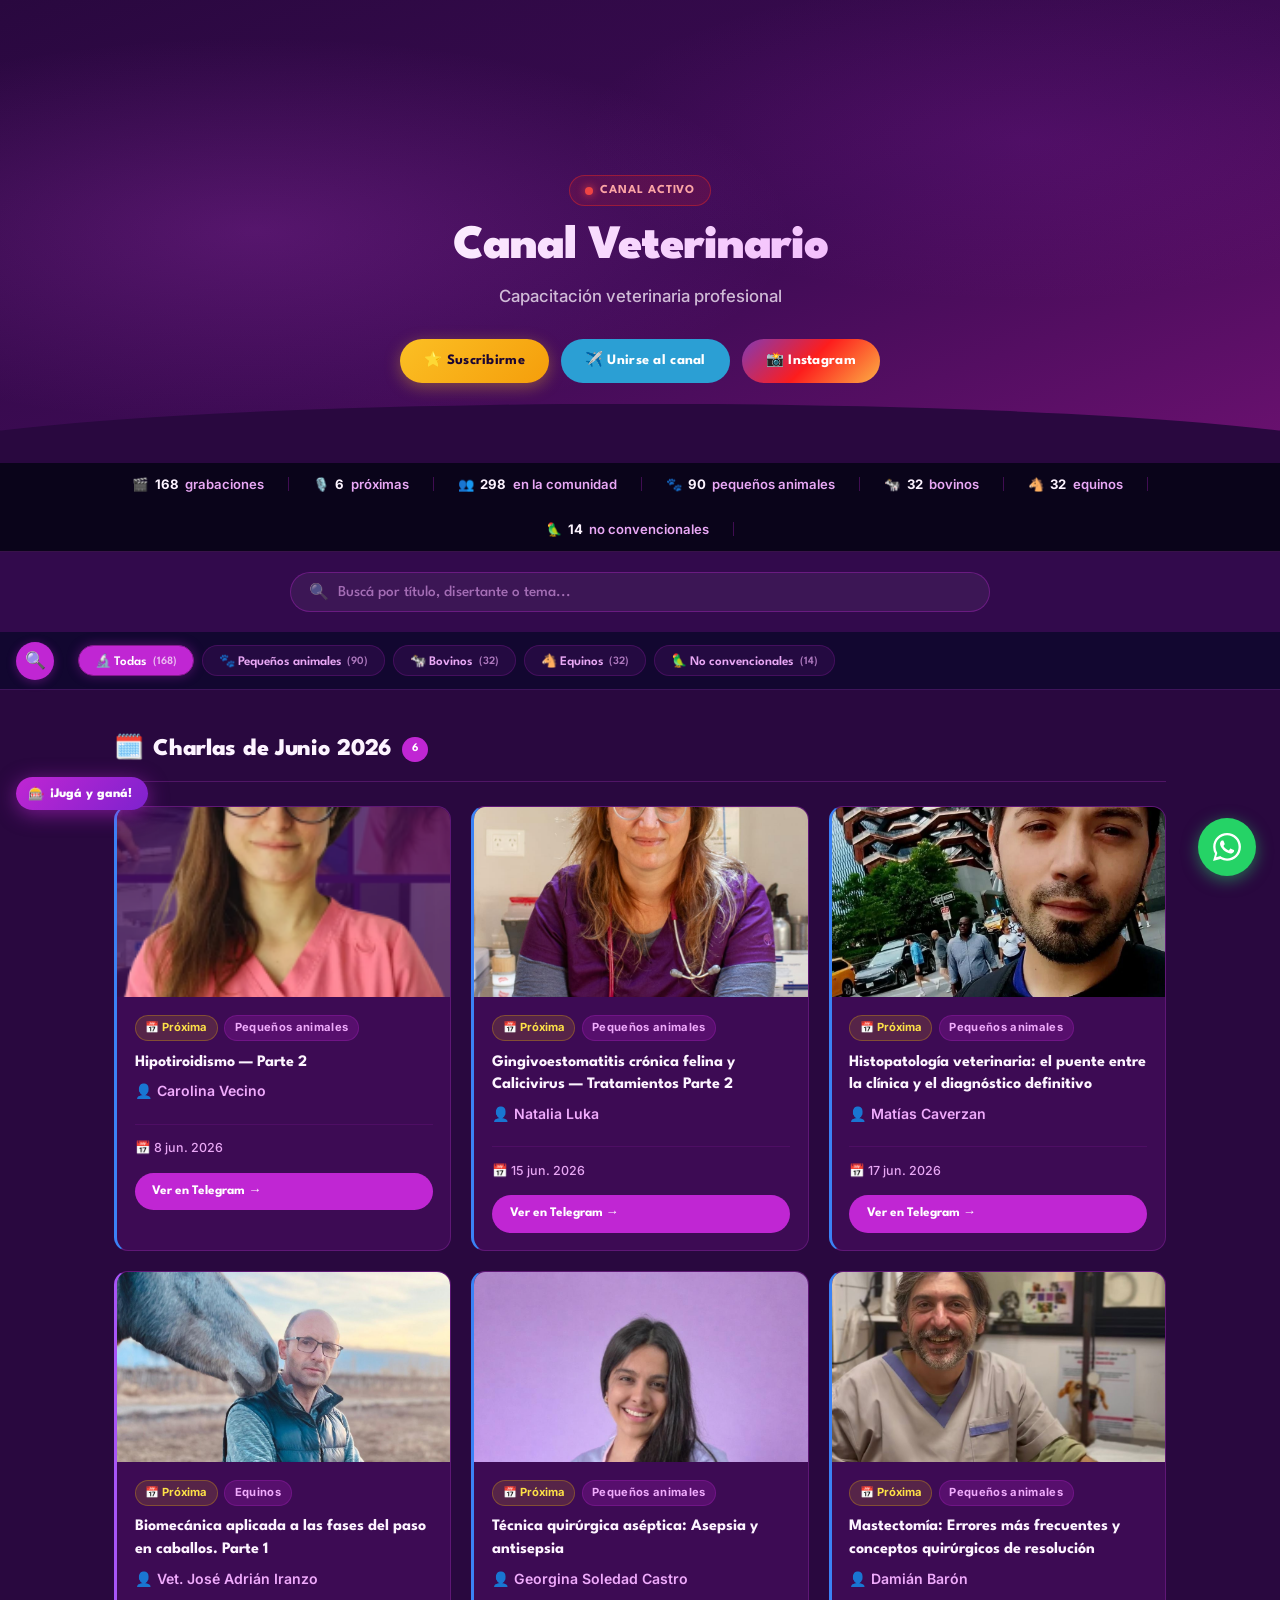
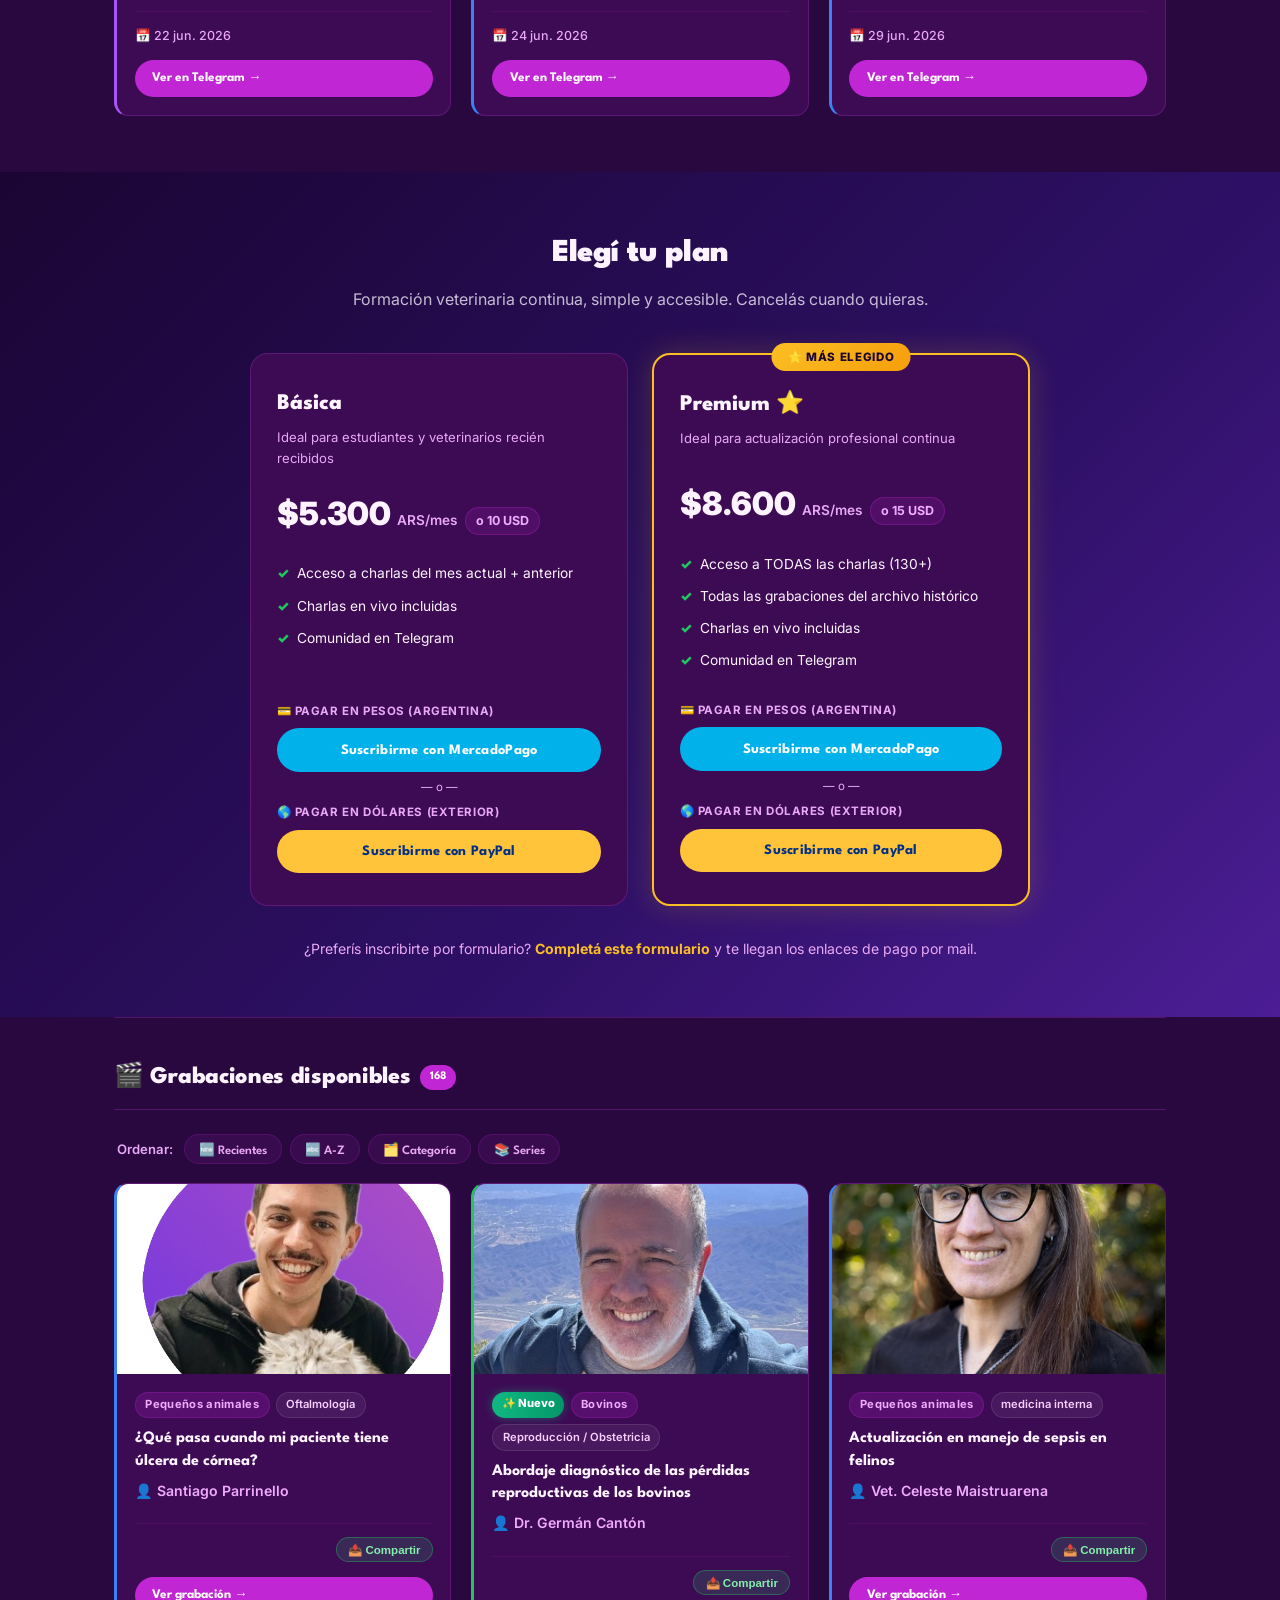
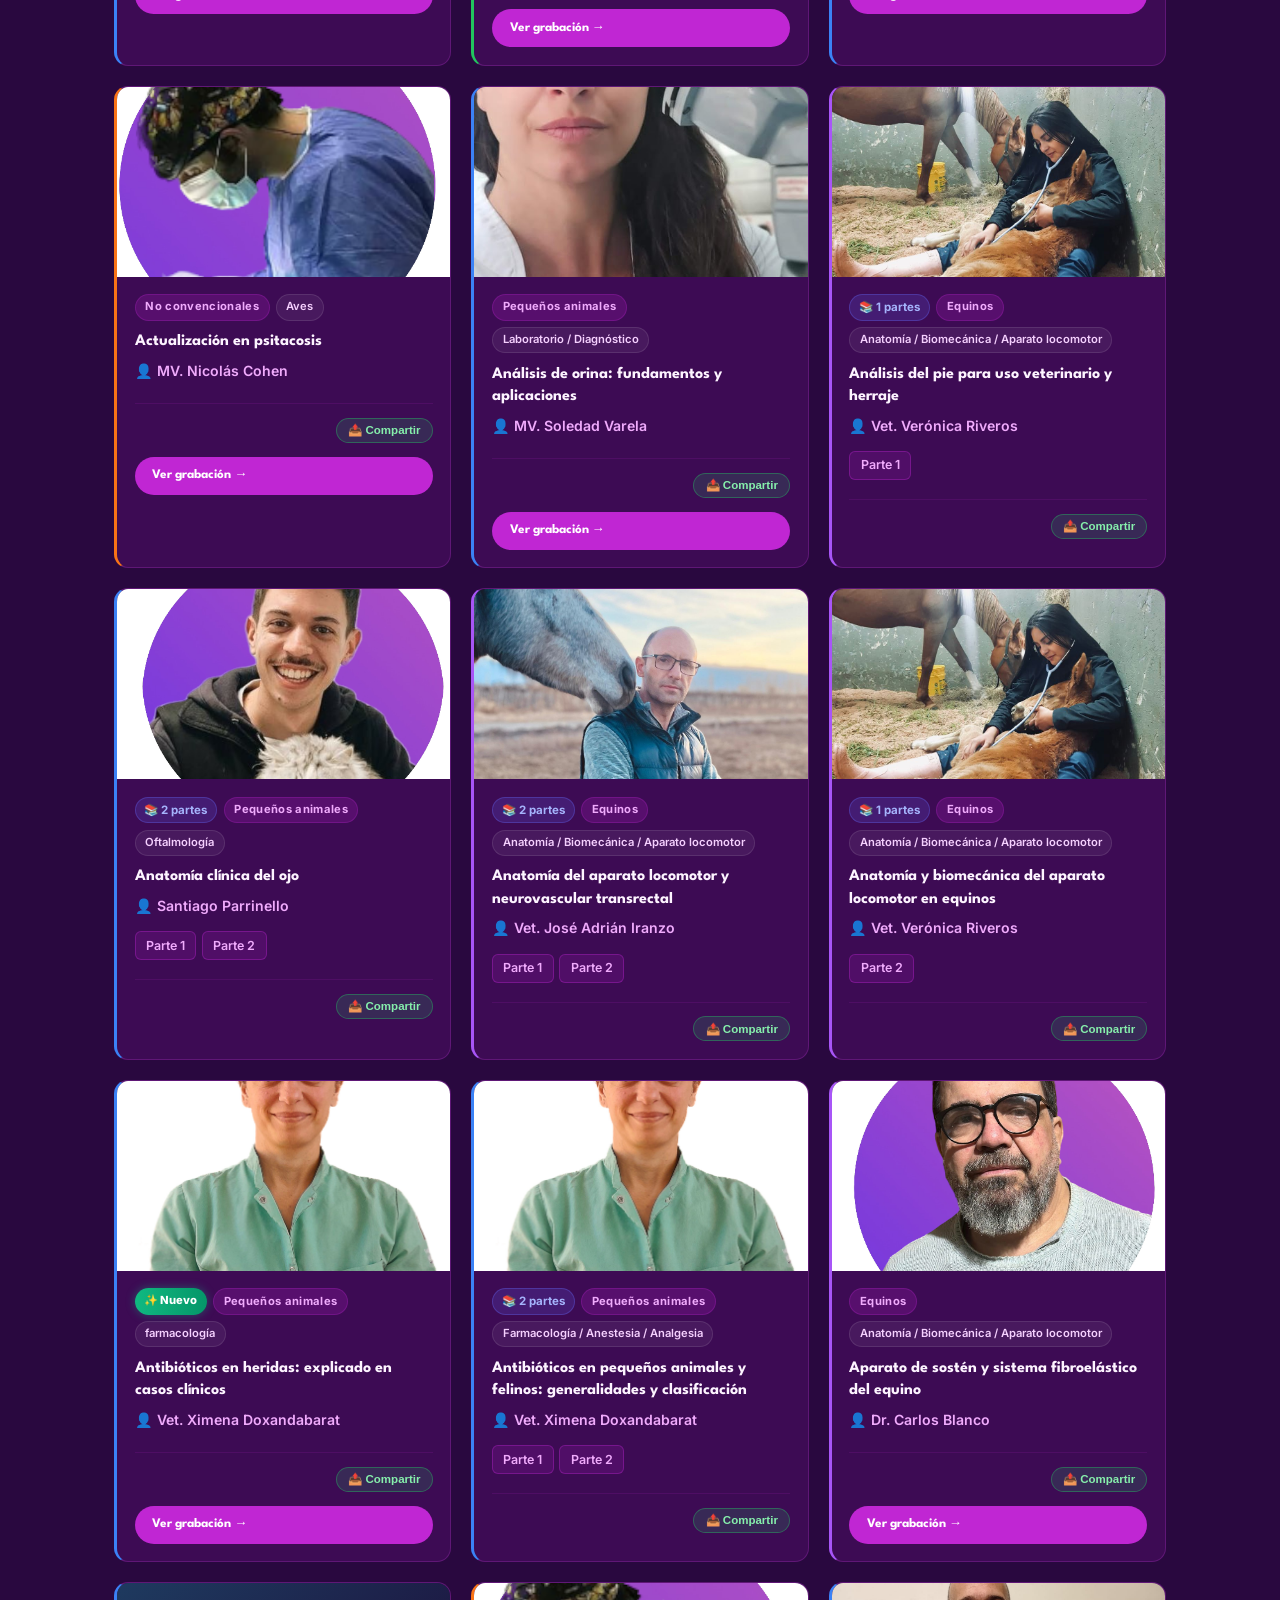
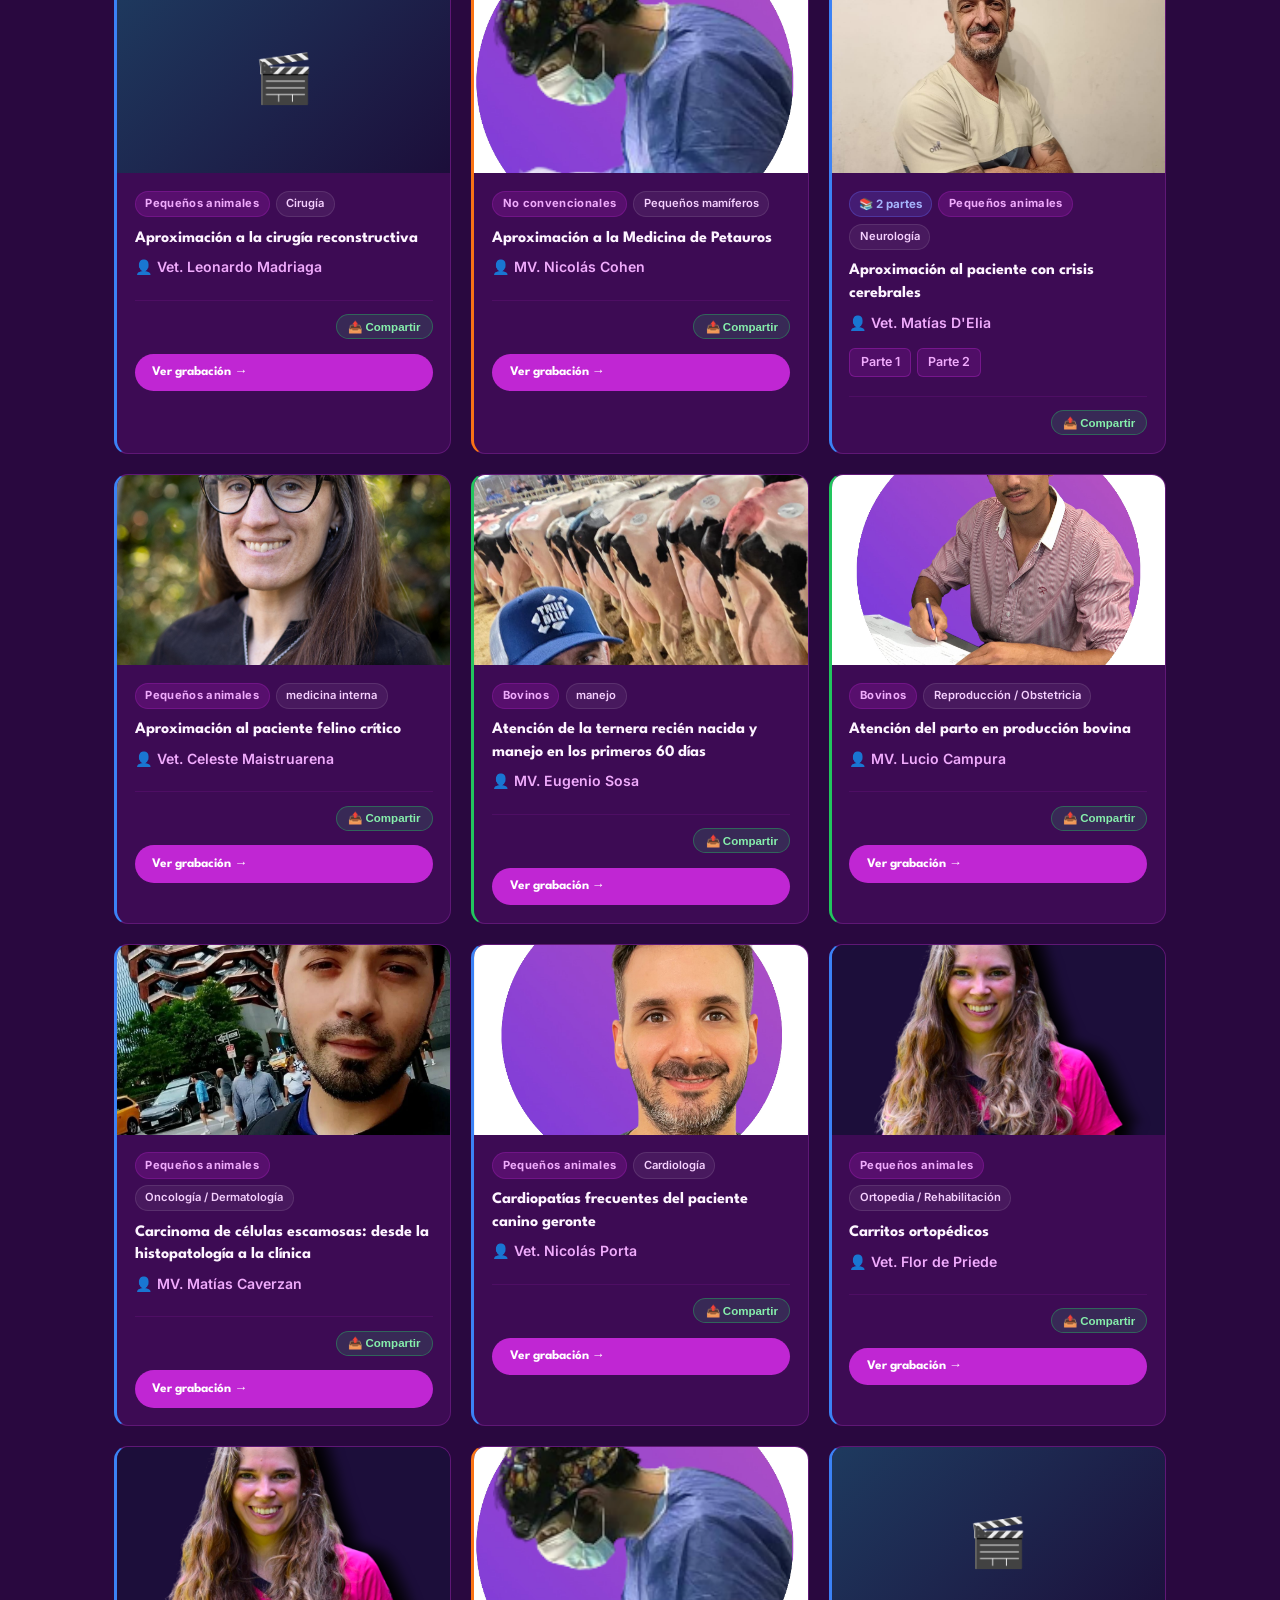
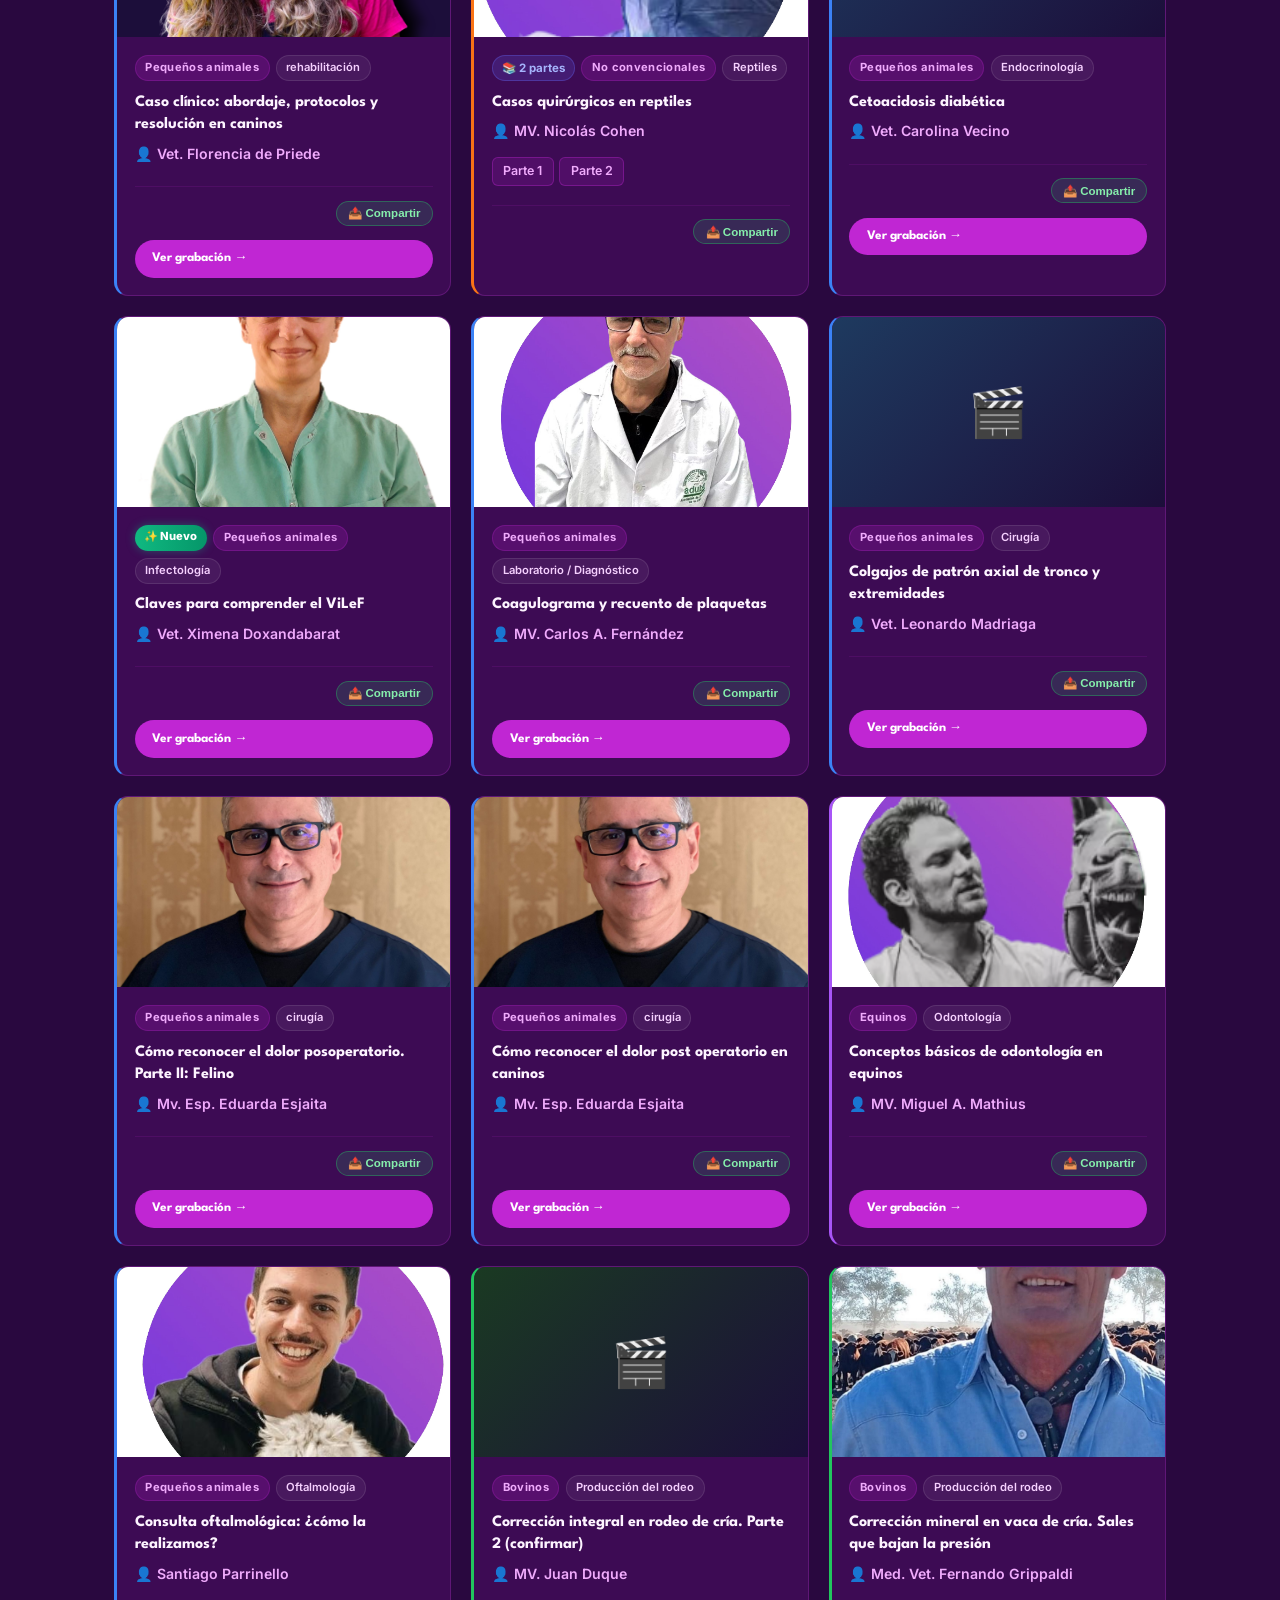
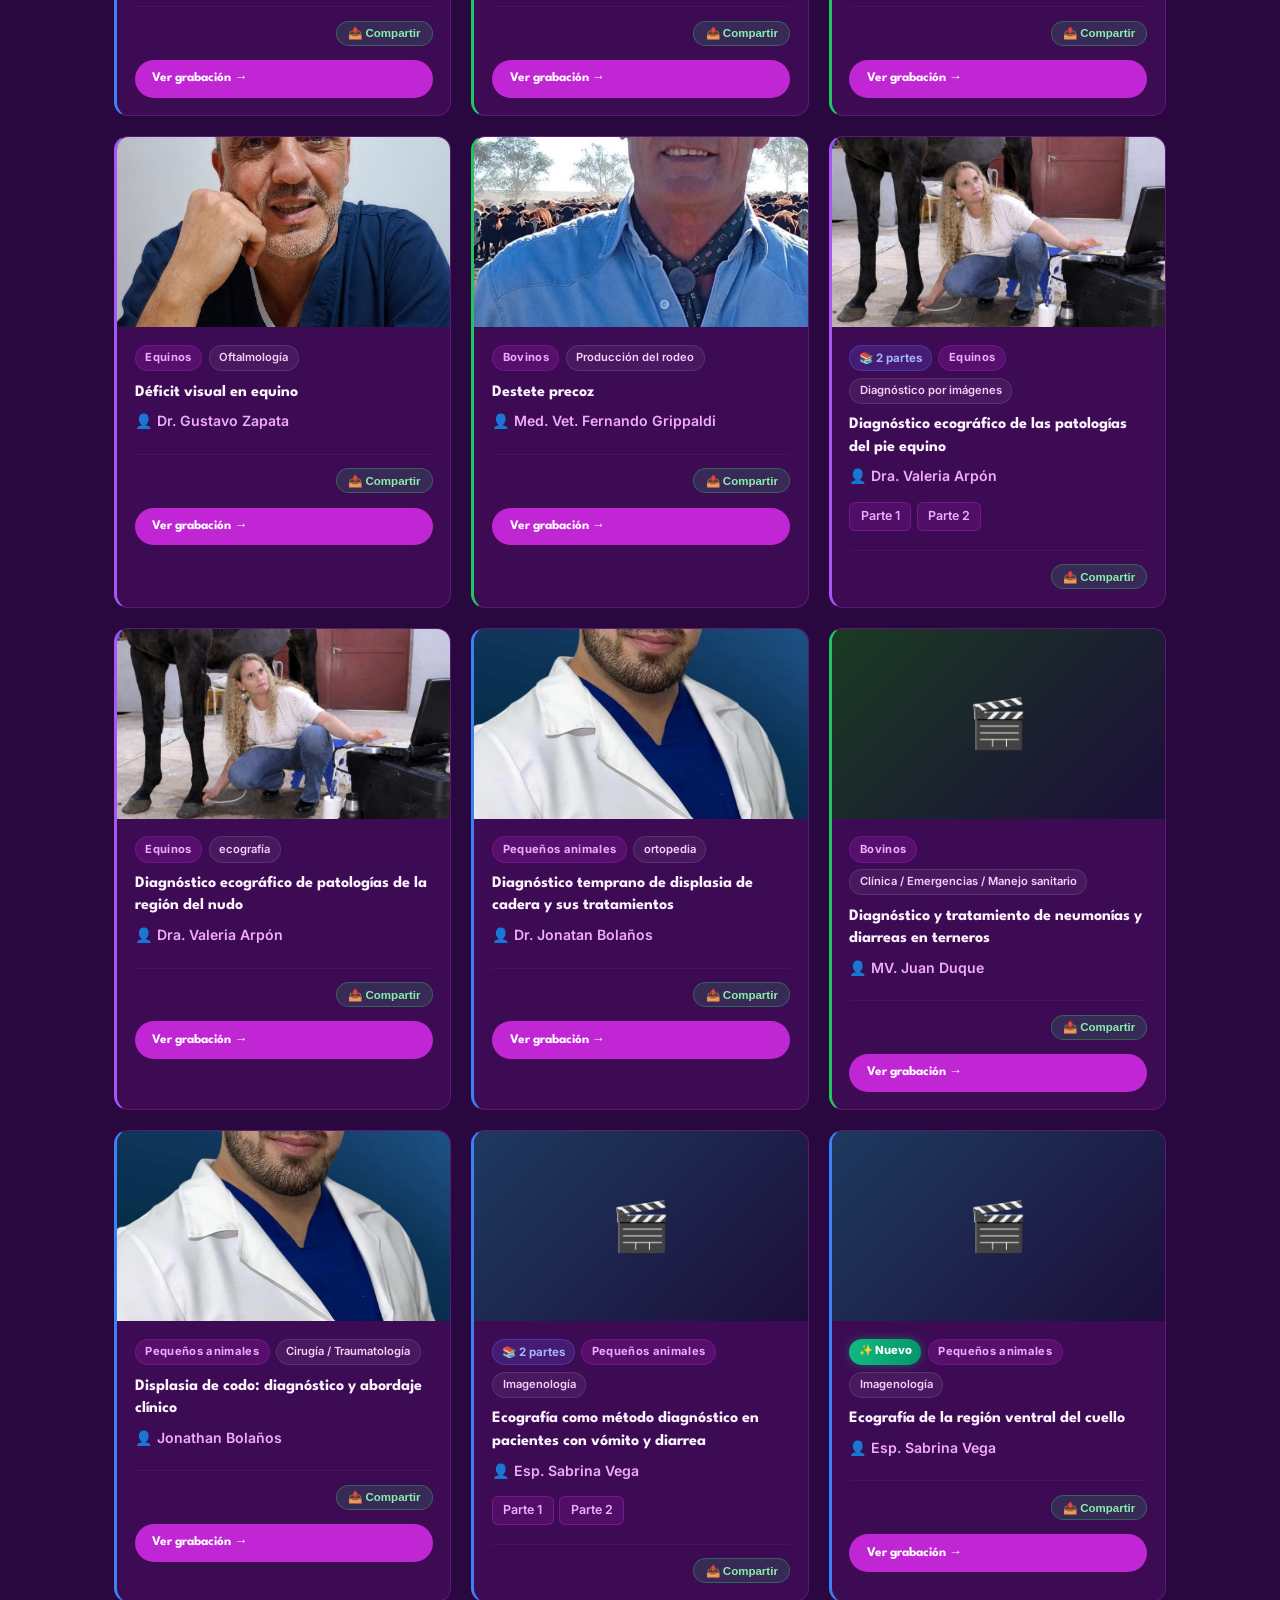
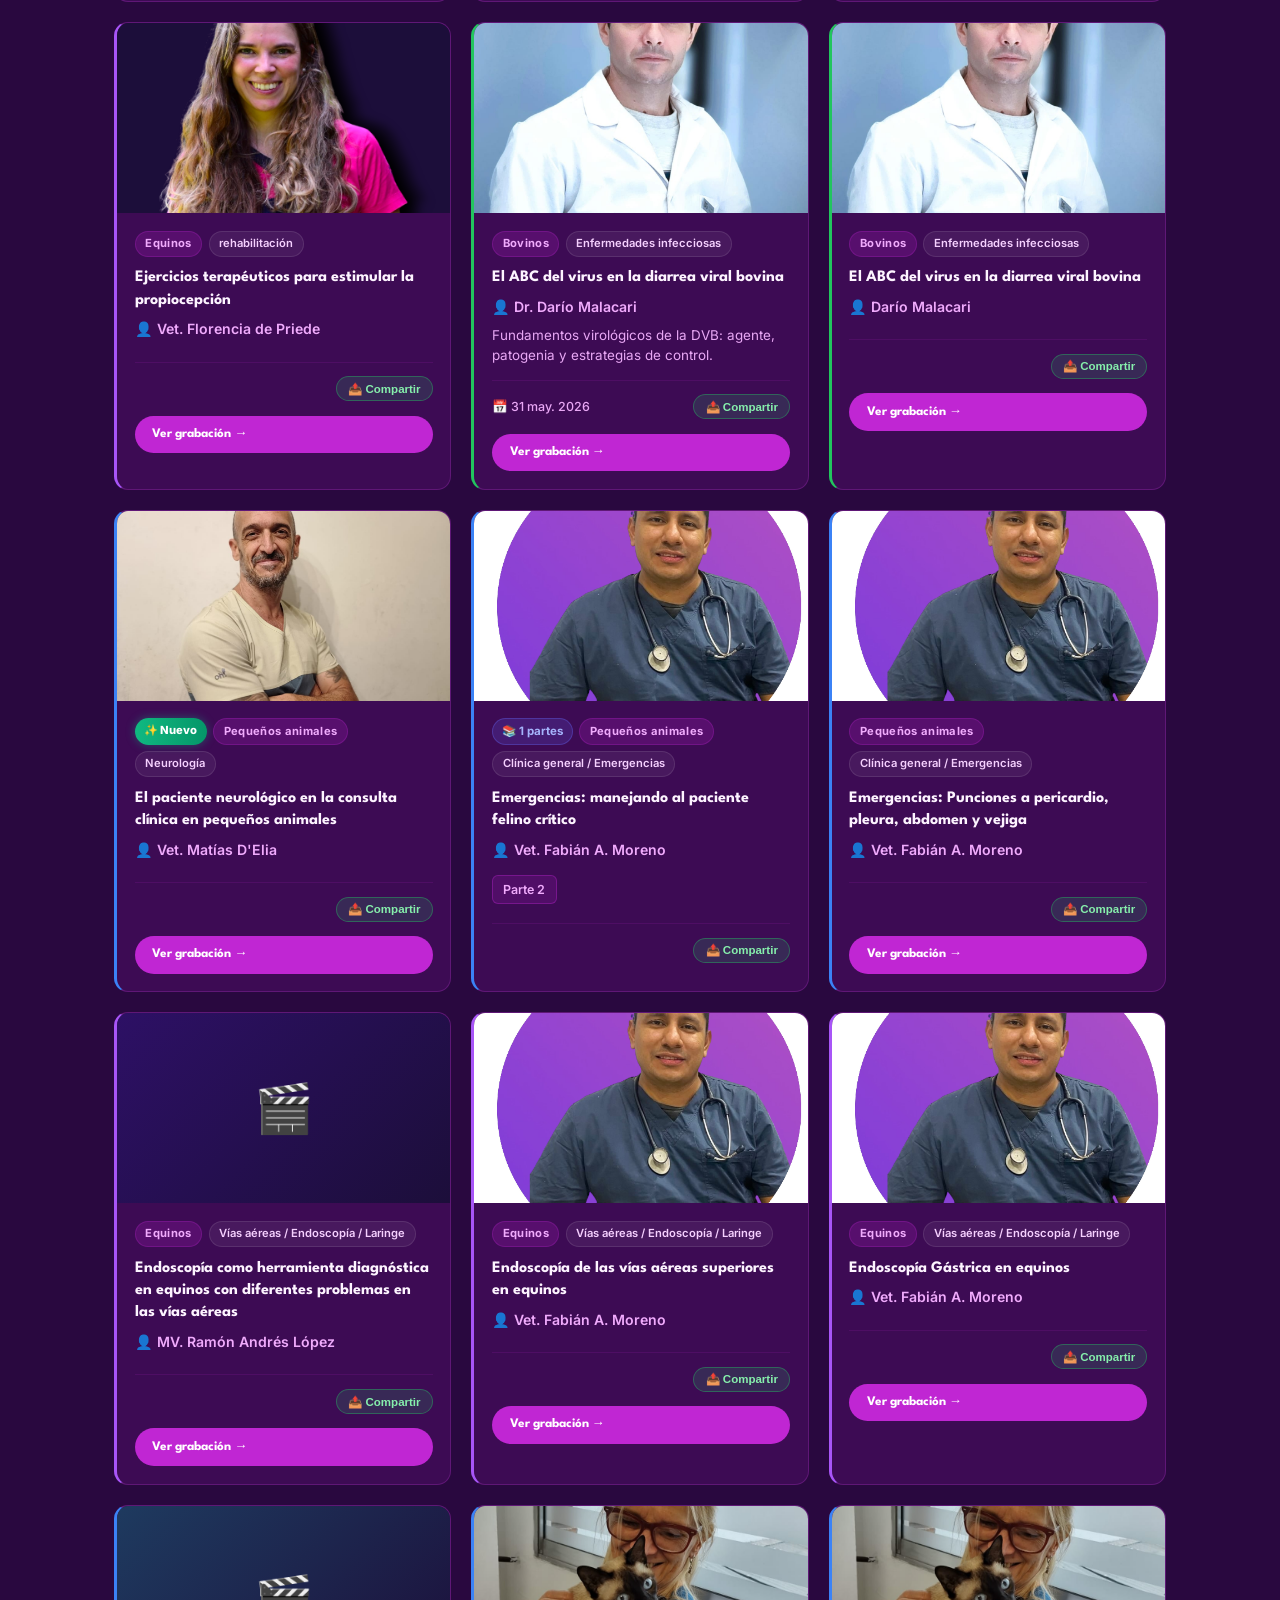
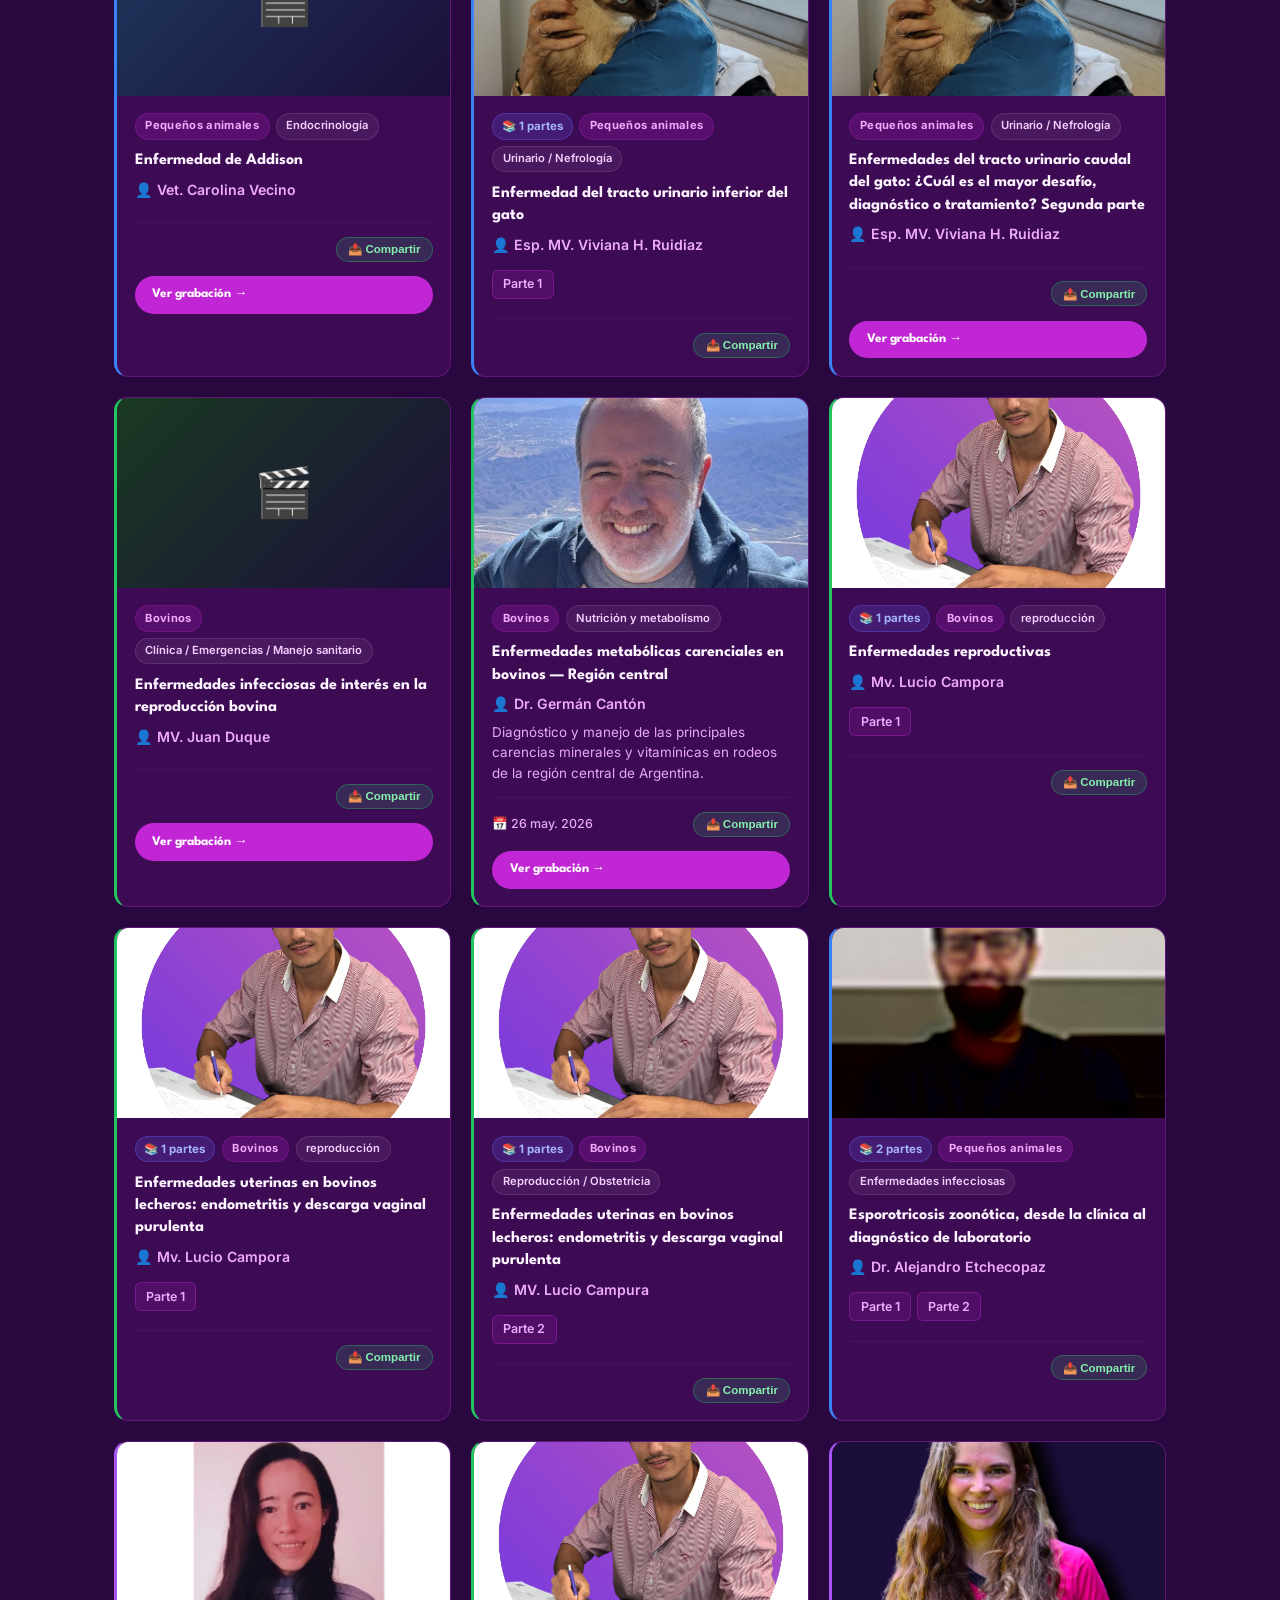
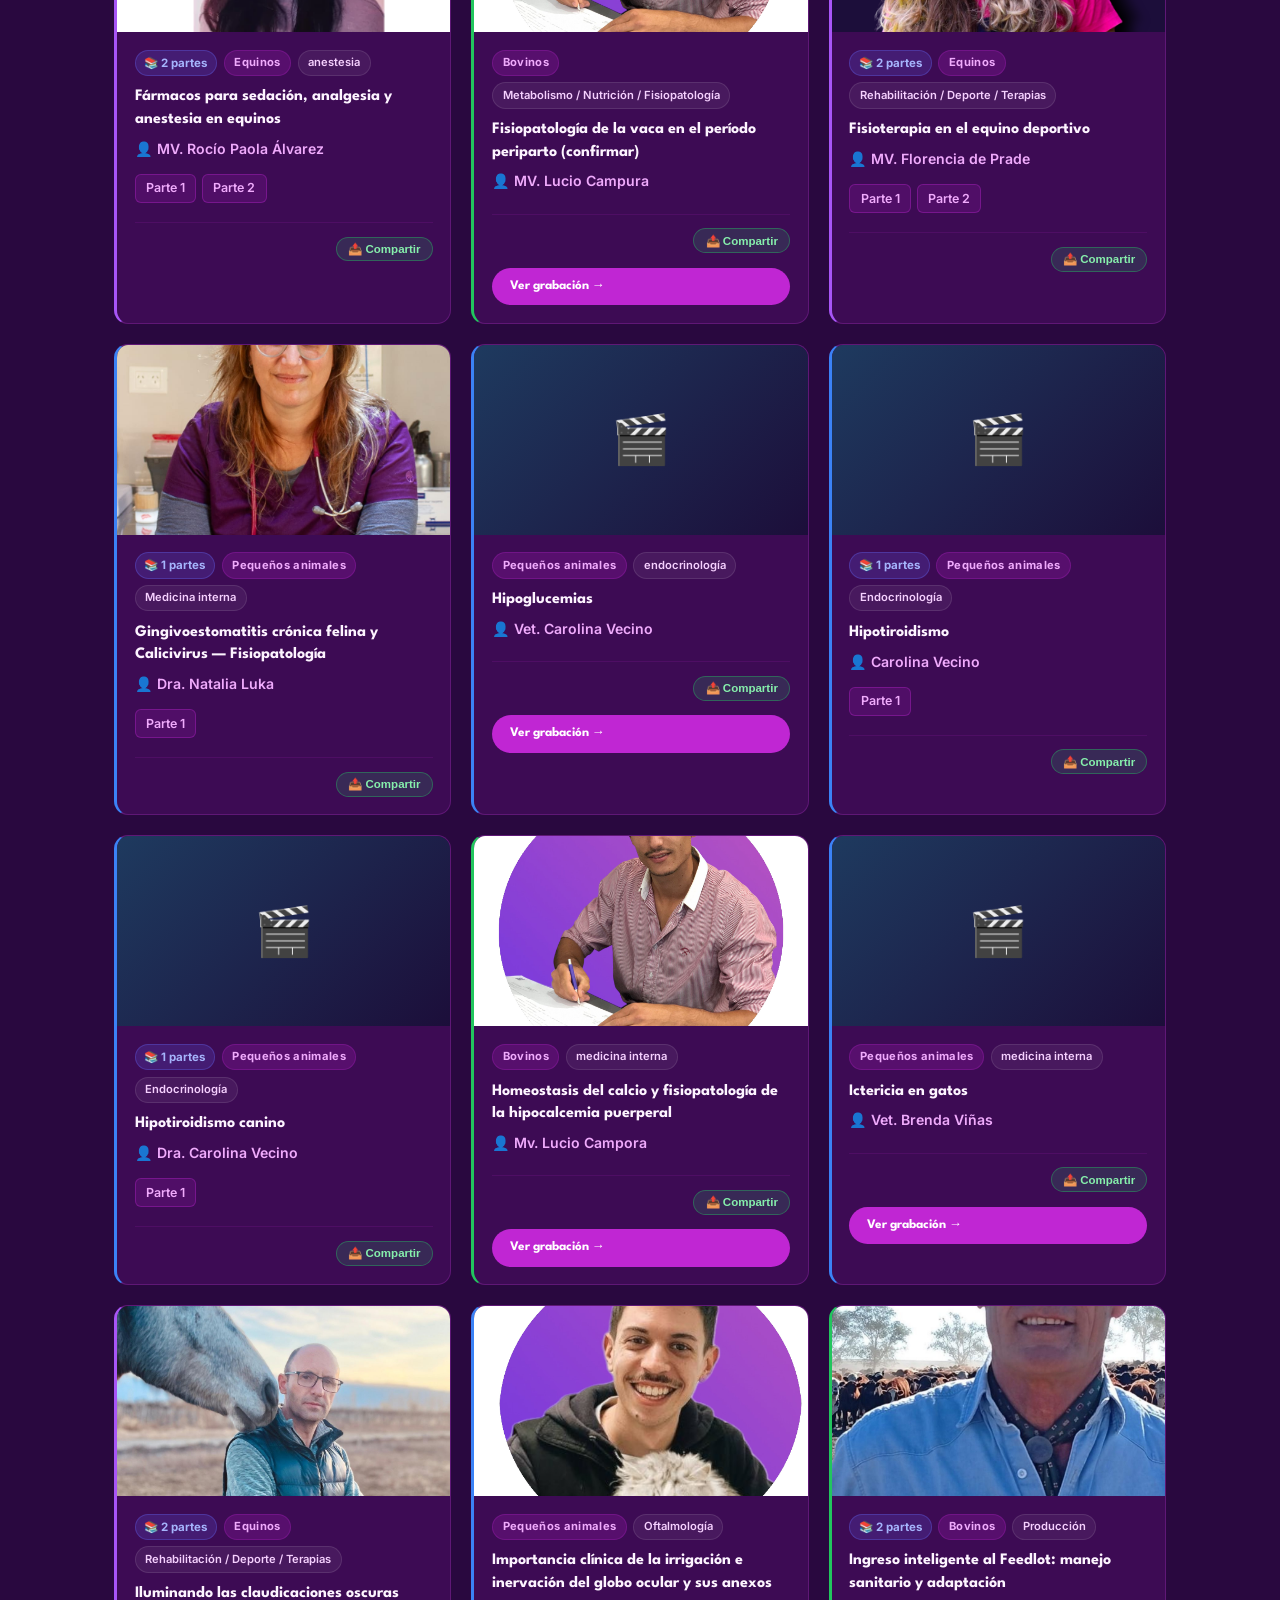
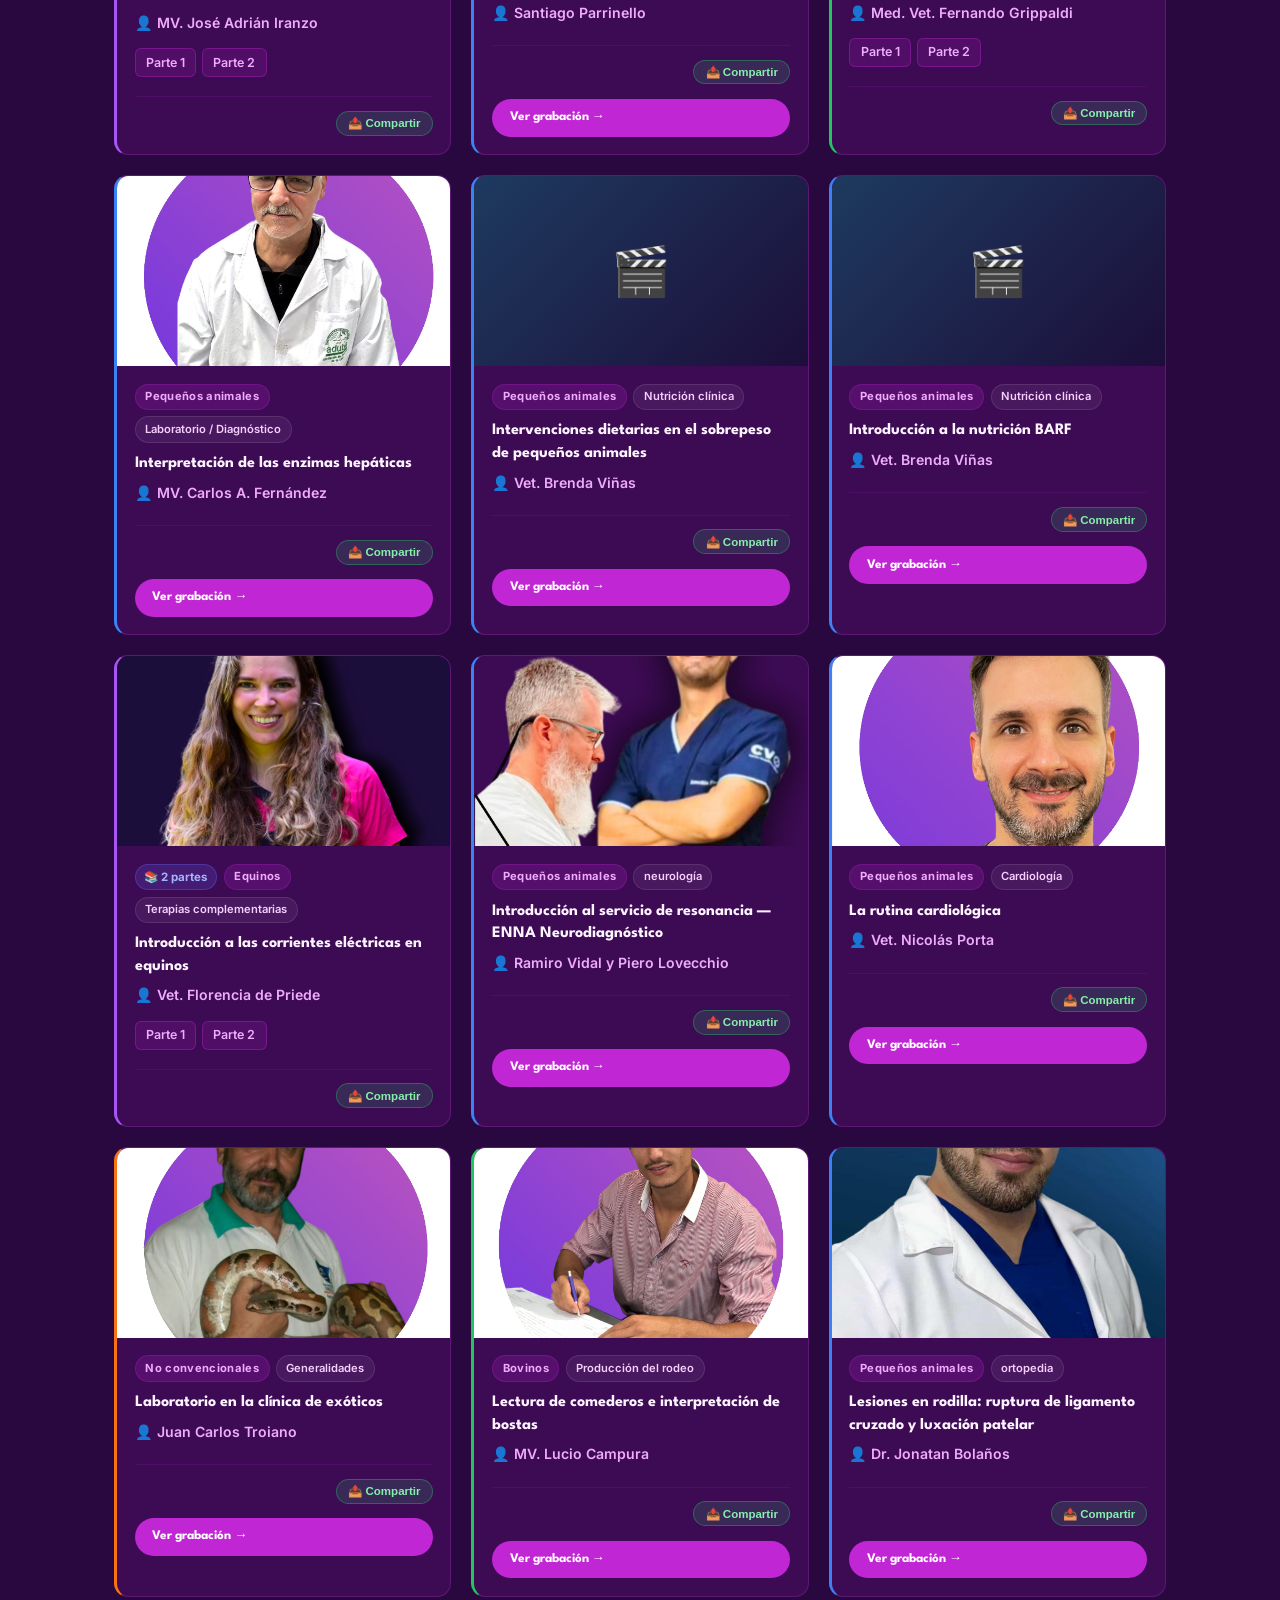
==== index.html @ 07fd1fa5 "Banners popup: sponsor a 45s, colaborador a 3min45s (sin solapamiento) https://claude.ai/code/sessio" ====
<!DOCTYPE html>
<html lang="es">
<head>
  <meta charset="UTF-8" />
  <meta name="viewport" content="width=device-width, initial-scale=1.0" />
  <title>Canal Veterinario</title>
  <meta name="description" content="Capacitación veterinaria continua — más de 130 charlas con especialistas. Accedé cuando quieras." />
  <link rel="preconnect" href="https://fonts.googleapis.com" />
  <link rel="preconnect" href="https://fonts.gstatic.com" crossorigin />
  <link href="https://fonts.googleapis.com/css2?family=League+Spartan:wght@400;500;600;700;800;900&family=Inter:wght@400;500;600;700&display=swap" rel="stylesheet" />
  <link rel="icon" type="image/png" href="img/logo-canal.png" />
  <link rel="apple-touch-icon" href="img/logo-canal.png" />
  <link rel="stylesheet" href="style.css?v=26" />
</head>
<body>

<!-- ===== HEADER ===== -->
<header>
  <div class="header-content">
    <img id="site-logo" class="site-logo" src="img/logo-canal.png" alt="Canal Veterinario"
         onerror="this.style.display='none'" />
    <div class="live-pill"><span class="live-dot"></span> Canal activo</div>
    <h1 id="site-nombre">Canal Veterinario</h1>
    <p id="site-subtitulo">Capacitación veterinaria profesional</p>
    <div class="header-btns">
      <a href="#planes" class="btn btn-suscribirse">⭐ Suscribirme</a>
      <a id="btn-telegram" href="#" target="_blank" class="btn btn-telegram">✈️ Unirse al canal</a>
      <a id="btn-instagram" href="#" target="_blank" class="btn btn-instagram">📸 Instagram</a>
    </div>
  </div>
</header>

<!-- ===== STATS BAR ===== -->
<div class="stats-bar">
  <div class="stats-inner" id="stats-inner"><!-- se renderiza --></div>
</div>

<!-- ===== BUSCADOR ===== -->
<div class="search-section">
  <div class="search-inner">
    <div class="search-wrap">
      <span class="search-icon">🔍</span>
      <input id="search-input" type="text"
        placeholder="Buscá por título, disertante o tema..."
        oninput="buscar(this.value)" autocomplete="off" />
      <button id="btn-clear" class="btn-clear" onclick="limpiarBusqueda()">✕</button>
    </div>
    <div id="search-info" class="search-info" style="display:none"></div>
  </div>
</div>

<!-- ===== NAV: CATEGORÍAS ===== -->
<nav class="categories-nav">
  <button class="cats-search-btn" title="Buscar" aria-label="Buscar" onclick="abrirBuscador()">🔍</button>
  <div class="categories-inner" id="cats-nav"><!-- se renderiza --></div>
</nav>

<!-- ===== NAV: SUBCATEGORÍAS (aparece al seleccionar categoría) ===== -->
<nav class="subcats-nav" id="subcats-nav" style="display:none">
  <div class="subcats-inner" id="subcats-inner"><!-- se renderiza --></div>
</nav>

<!-- ===== PRÓXIMAS CHARLAS ===== -->
<section class="section" id="section-proximas">
  <h2 class="section-title">
    🗓️ <span id="titulo-proximas">Próximas charlas en vivo</span>
    <span class="badge" id="badge-charlas">0</span>
  </h2>
  <div id="grid-charlas" class="cards-grid"></div>
</section>

<!-- ===== PLANES DE SUSCRIPCIÓN ===== -->
<section class="planes-section" id="planes">
  <div class="planes-header">
    <h2>Elegí tu plan</h2>
    <p>Formación veterinaria continua, simple y accesible. Cancelás cuando quieras.</p>
  </div>
  <div class="planes-grid" id="planes-grid"><!-- se renderiza --></div>
  <p class="planes-form-link">
    ¿Preferís inscribirte por formulario?
    <a id="link-formulario" href="#" target="_blank">Completá este formulario</a>
    y te llegan los enlaces de pago por mail.
  </p>
</section>

<div class="section-divider-wrap"><hr class="section-divider" /></div>

<!-- ===== GRABACIONES ===== -->
<section class="section">
  <h2 class="section-title">
    🎬 Grabaciones disponibles
    <span class="badge" id="badge-grabs">0</span>
  </h2>
  <div class="orden-bar">
    <span class="orden-label">Ordenar:</span>
    <button class="orden-btn" data-orden="recientes"  onclick="ordenar('recientes')">🆕 Recientes</button>
    <button class="orden-btn"        data-orden="alfabetico" onclick="ordenar('alfabetico')">🔤 A-Z</button>
    <button class="orden-btn"        data-orden="categoria"  onclick="ordenar('categoria')">🗂️ Categoría</button>
    <button class="orden-btn"        data-orden="series"     onclick="ordenar('series')">📚 Series</button>
  </div>
  <div id="grid-grabaciones"></div>
</section>

<!-- ===== FOOTER ===== -->
<footer>
  <p><strong id="footer-nombre">Canal Veterinario</strong> — Contenido exclusivo para suscriptores vía <a id="footer-telegram" href="#">Telegram</a></p>
  <p style="margin-top:.4rem;opacity:.5;font-size:.78rem">© <span id="year"></span> · Todos los derechos reservados</p>
  <p class="footer-disclaimer">⚠️ Sitio nuevo en mejora continua: el contenido puede tener errores u omisiones. Si encontrás alguno, <a id="footer-reportar" href="#" target="_blank">avisanos por WhatsApp</a> y lo corregimos.</p>
</footer>

<!-- ===== BANNERS FIJOS INFERIORES ===== -->
<div class="bottom-banners" id="bottom-banners-wrap">
  <div class="bottom-banner banner-sponsor" id="banner-sponsor">
    <span class="banner-icon">🔬</span>
    <span class="banner-text"><strong id="sponsor-nombre"></strong> — <span id="sponsor-slogan"></span></span>
    <span class="banner-sep">·</span>
    <a id="sponsor-wa-link" href="#" target="_blank" class="banner-link">📱 WA <span id="sponsor-wa-txt"></span></a>
    <span class="banner-sep">·</span>
    <span id="sponsor-dir" class="banner-muted"></span>
    <button class="banner-close" onclick="cerrarBanner(this)">✕</button>
  </div>
  <div class="bottom-banner banner-join" id="banner-join-rotativo">
    <span class="banner-icon" id="join-icon">🤝</span>
    <span class="banner-text" id="join-text"></span>
    <a id="join-wa" href="#" target="_blank" class="banner-link" id="join-link">Contactanos</a>
    <button class="banner-close" onclick="cerrarBanner(this)">✕</button>
  </div>
</div>

<!-- ===== OVERLAY DE BÚSQUEDA ===== -->
<div class="search-overlay" id="search-overlay">
  <div class="search-overlay-box">
    <div class="search-overlay-head">
      <div class="search-wrap">
        <span class="search-icon">🔍</span>
        <input id="search-overlay-input" type="text"
          placeholder="Buscá por título, disertante o tema..."
          oninput="buscarOverlay(this.value)" autocomplete="off" />
      </div>
      <button class="search-overlay-close" onclick="cerrarBuscador()" aria-label="Cerrar">✕</button>
    </div>
    <div class="search-overlay-cats" id="search-overlay-cats"><!-- se renderiza --></div>
    <div class="search-overlay-count" id="search-overlay-count"></div>
    <button class="search-overlay-ver" onclick="cerrarBuscador(true)">Ver resultados →</button>
  </div>
</div>

<!-- ===== PUBLICIDAD FULL-SCREEN (interstitial sponsor) ===== -->
<div class="ad-overlay" id="ad-overlay">
  <div class="ad-box">
    <button class="ad-close" id="ad-close" onclick="cerrarAd()" aria-label="Cerrar">✕</button>
    <div class="ad-tag">Espacio publicitario</div>
    <img class="ad-logo" src="img/logo-lbsas.png" alt="Logo sponsor"
         onerror="this.outerHTML='<div class=\'ad-icon\'>🔬</div>'" />
    <h2 class="ad-nombre" id="ad-nombre"></h2>
    <p class="ad-slogan" id="ad-slogan"></p>
    <p class="ad-dir" id="ad-dir"></p>
    <a class="ad-cta" id="ad-cta" href="#" target="_blank">📱 Contactar por WhatsApp</a>
    <div class="ad-progress"><div class="ad-progress-bar" id="ad-progress-bar"></div></div>
  </div>
</div>

<!-- ===== RULETA DESCUENTO ===== -->
<button class="ruleta-float" onclick="abrirRuleta()" title="¡Jugá y ganá!">🎰 <span>¡Jugá y ganá!</span></button>

<div class="ruleta-overlay" id="ruleta-overlay">
  <div class="ruleta-box">
    <button class="ruleta-close" onclick="cerrarRuleta()">✕</button>
    <div class="ruleta-tag">🎰 OFERTA ESPECIAL</div>
    <h2>¡Girá y ganá!</h2>
    <p>Conseguí <strong>15% OFF</strong> en el Plan Premium<br><small style="opacity:.6">3 meses juntos · débito automático</small></p>
    <div class="ruleta-wrap" style="display:flex;flex-direction:column;align-items:center;margin:.4rem 0">
      <div class="ruleta-pointer">▼</div>
      <div class="ruleta-canvas-wrap">
        <canvas id="ruleta-canvas" width="260" height="260"></canvas>
      </div>
    </div>
    <button class="ruleta-spin-btn" id="ruleta-btn" onclick="girarRuleta()">🎰 ¡GIRAR!</button>
    <p class="ruleta-sub">Oferta válida por tiempo limitado</p>
  </div>
</div>

<div class="ruleta-premio-overlay" id="ruleta-premio">
  <div class="ruleta-premio-box">
    <div class="ruleta-confetti">🎉</div>
    <h2>¡Ganaste!</h2>
    <div class="ruleta-descuento">15% OFF</div>
    <p>Plan Premium · <strong>3 meses juntos</strong><br>El descuento se aplica automáticamente</p>
    <a href="https://www.mercadopago.com.ar/subscriptions/checkout?preapproval_plan_id=31d611ed008f472abe503145c9f9333f" target="_blank" class="btn-ruleta-cta">⭐ Suscribirme con descuento</a>
    <button class="ruleta-premio-close" onclick="cerrarPremio()">Cerrar</button>
  </div>
</div>

<!-- ===== BOTÓN FLOTANTE WHATSAPP ===== -->
<a id="whatsapp-float" href="#" target="_blank" class="whatsapp-float" title="Consultanos por WhatsApp">
  <svg viewBox="0 0 24 24" width="28" height="28" fill="white"><path d="M.057 24l1.687-6.163a11.867 11.867 0 0 1-1.587-5.946C.16 5.335 5.495 0 12.05 0a11.817 11.817 0 0 1 8.413 3.488 11.824 11.824 0 0 1 3.48 8.414c-.003 6.557-5.338 11.892-11.893 11.892a11.9 11.9 0 0 1-5.688-1.448L.057 24zm6.597-3.807c1.676.995 3.276 1.591 5.392 1.592 5.448 0 9.886-4.434 9.889-9.885.002-5.462-4.415-9.89-9.881-9.892-5.452 0-9.887 4.434-9.889 9.884a9.86 9.86 0 0 0 1.51 5.26l-.999 3.648 3.736-.979zm11.387-5.464c-.074-.124-.272-.198-.57-.347-.297-.149-1.758-.868-2.031-.967-.272-.099-.47-.149-.669.149-.198.297-.768.967-.941 1.165-.173.198-.347.223-.644.074-.297-.149-1.255-.462-2.39-1.475-.883-.788-1.48-1.761-1.653-2.059-.173-.297-.018-.458.13-.606.134-.133.297-.347.446-.521.151-.172.2-.296.3-.495.099-.198.05-.372-.025-.521-.075-.148-.669-1.611-.916-2.206-.242-.579-.487-.501-.669-.51l-.57-.01c-.198 0-.52.074-.792.372s-1.04 1.016-1.04 2.479 1.065 2.876 1.213 3.074c.149.198 2.095 3.2 5.076 4.487.709.306 1.263.489 1.694.626.712.226 1.36.194 1.872.118.571-.085 1.758-.719 2.006-1.413.248-.695.248-1.29.173-1.414z"/></svg>
</a>

<!-- ===== MODAL SUSCRIPCIÓN ===== -->
<div class="modal-overlay" id="modal-suscripcion">
  <div class="modal-box">
    <button class="modal-close" onclick="cerrarModal()">✕</button>
    <div class="modal-icon">🎓</div>
    <h2>Sumate al Canal Veterinario</h2>
    <p>Más de 130 charlas con especialistas + charlas en vivo todos los meses. Accedé cuando quieras.</p>
    <div class="modal-btns" id="modal-btns"><!-- se renderiza --></div>
    <button class="modal-later" onclick="cerrarModal()">Quizás más tarde</button>
  </div>
</div>

<script src="data.js?v=26"></script>
<script src="script.js?v=26"></script>
<script src="analytics.js?v=26"></script>
<script>document.getElementById("year").textContent = new Date().getFullYear();</script>
</body>
</html>
---- style.css ----
/* ===== RESET ===== */
*, *::before, *::after { box-sizing: border-box; margin: 0; padding: 0; }

:root {
  --primary: #c026d3;
  --primary-dark: #86198f;
  --primary-light: #f5d0fe;
  --primary-glow: rgba(192,38,211,.35);
  --bg: #29083f;
  --bg2: #320a4c;
  --card-bg: #3d0b54;
  --card-border: rgba(217,70,239,.22);
  --text: #fdf4ff;
  --text-muted: #e9a8f5;
  --radius: 14px;
  --font-head: 'League Spartan', system-ui, sans-serif;
  --font-body: 'Inter', system-ui, sans-serif;
  /* accent por categoría */
  --c-peq: #3b82f6;
  --c-bov: #22c55e;
  --c-equ: #a855f7;
  --c-noconv: #f97316;
}

html { scroll-behavior: smooth; }
body { font-family:var(--font-body); background:var(--bg); color:var(--text); line-height:1.6; }

/* Títulos y elementos de marca en League Spartan */
h1, h2, h3, h4,
.section-title, .card-title, .live-pill,
.plan-nombre, .ad-nombre, .modal-box h2, .planes-header h2 {
  font-family:var(--font-head);
}

/* ===== HEADER ===== */
header {
  background: linear-gradient(160deg, #29083f 0%, #3d0b54 55%, #6b1170 100%);
  text-align:center; padding:3rem 1.5rem 5rem;
  position:relative; overflow:hidden;
}
header::before {
  content:''; position:absolute; inset:0;
  background:
    radial-gradient(ellipse 60% 60% at 20% 50%, rgba(217,70,239,.20) 0%, transparent 70%),
    radial-gradient(ellipse 50% 50% at 80% 30%, rgba(192,38,211,.14) 0%, transparent 70%);
}
header::after {
  content:''; position:absolute; bottom:-1px; left:0; right:0; height:60px;
  background:var(--bg); clip-path:ellipse(60% 100% at 50% 100%);
}
.header-content { position:relative; max-width:680px; margin:0 auto; }

/* Logo del canal en el header */
.site-logo {
  display:block; max-width:240px; width:70%; height:auto;
  margin:0 auto 1rem; filter:drop-shadow(0 4px 14px rgba(0,0,0,.35));
}

.live-pill {
  display:inline-flex; align-items:center; gap:.45rem;
  background:rgba(220,38,38,.15); border:1px solid rgba(220,38,38,.5);
  border-radius:50px; padding:.3rem .9rem;
  font-size:.76rem; font-weight:700; letter-spacing:.08em; text-transform:uppercase;
  margin-bottom:.9rem; color:#fca5a5;
}
.live-dot { width:8px; height:8px; background:#ef4444; border-radius:50%;
  box-shadow:0 0 8px #ef4444; animation:pulse 1.4s infinite; }

/* Logo del sponsor en la publicidad */
.ad-logo {
  display:block; max-width:200px; width:60%; height:auto; margin:0 auto .6rem;
  border-radius:12px;
}

header h1 {
  font-size:3rem; font-weight:900; letter-spacing:-1px; line-height:1.1;
  background:linear-gradient(135deg,#fff 0%,#f0abfc 100%);
  -webkit-background-clip:text; -webkit-text-fill-color:transparent; background-clip:text;
}
header p { font-size:1.05rem; opacity:.75; margin-top:.6rem; font-weight:500; }

.header-btns { display:flex; gap:.75rem; justify-content:center; flex-wrap:wrap; margin-top:1.8rem; }

.btn {
  display:inline-flex; align-items:center; gap:.4rem;
  padding:.65rem 1.5rem; border-radius:50px;
  font-family:'League Spartan',sans-serif; font-size:.9rem; font-weight:700; letter-spacing:.02em;
  text-decoration:none; cursor:pointer; border:none;
  transition:transform .15s, box-shadow .15s, opacity .15s;
}
.btn:hover { transform:translateY(-2px); box-shadow:0 6px 20px rgba(0,0,0,.3); }
.btn-lg { padding:.8rem 1.8rem; font-size:1rem; }
.btn-telegram { background:#2B9FD4; color:white; }
.btn-instagram { background:linear-gradient(135deg,#833ab4,#fd1d1d,#fcb045); color:white; }
.btn-outline-light { background:rgba(255,255,255,.1); color:white; border:1.5px solid rgba(255,255,255,.3); }
.btn-suscribirse {
  background:linear-gradient(135deg,#fbbf24,#f59e0b); color:#1a0533;
  box-shadow:0 4px 16px rgba(251,191,36,.35);
}
.btn-mp { background:#00b1ea; color:white; }
.btn-paypal { background:#ffc439; color:#003087; }

/* ===== STATS BAR ===== */
.stats-bar {
  background:#0a041a;
  border-bottom:1px solid var(--card-border);
}
.stats-inner {
  max-width:1100px; margin:0 auto;
  padding:.7rem 1.5rem;
  display:flex; gap:1.5rem; flex-wrap:wrap; align-items:center; justify-content:center;
}
.stat-item {
  display:flex; align-items:center; gap:.4rem;
  font-size:.82rem; font-weight:600; color:var(--text-muted);
  white-space:nowrap;
}
.stat-item strong { color:var(--text); }
.stat-sep { width:1px; height:14px; background:rgba(192,38,211,.3); }

/* ===== BUSCADOR ===== */
.search-section { background:var(--bg2); padding:1.25rem 1.5rem; }
.search-inner { max-width:700px; margin:0 auto; }

.search-wrap {
  display:flex; align-items:center;
  background:rgba(255,255,255,.05);
  border:1.5px solid rgba(192,38,211,.35);
  border-radius:50px;
  padding:.1rem .5rem .1rem 1.1rem;
  transition:border-color .2s, box-shadow .2s;
}
.search-wrap:focus-within {
  border-color:var(--primary);
  box-shadow:0 0 0 3px var(--primary-glow);
}
.search-icon { font-size:1rem; opacity:.5; flex-shrink:0; }
#search-input {
  flex:1; background:transparent; border:none; outline:none;
  font-family:'League Spartan',sans-serif; font-size:.95rem; font-weight:500;
  color:var(--text); padding:.65rem .6rem;
}
#search-input::placeholder { color:var(--text-muted); opacity:.6; }
.btn-clear {
  background:rgba(192,38,211,.3); color:#f0abfc; border:none; cursor:pointer;
  border-radius:50%; width:26px; height:26px; font-size:.8rem;
  display:none; align-items:center; justify-content:center;
  flex-shrink:0; transition:background .15s;
}
.btn-clear:hover { background:rgba(192,38,211,.6); }

.search-info {
  text-align:center; margin-top:.7rem;
  font-size:.85rem; font-weight:600; color:var(--text-muted);
}

/* ===== NAV CATEGORÍAS ===== */
.categories-nav {
  background:rgba(18,8,48,.97);
  backdrop-filter:blur(12px);
  border-bottom:1px solid var(--card-border);
  position:sticky; top:0; z-index:100;
  display:flex; align-items:center;
}
.cats-search-btn {
  flex-shrink:0; margin-left:1rem;
  width:38px; height:38px; border-radius:50%; cursor:pointer;
  background:var(--primary); color:white; border:none; font-size:1.05rem;
  display:flex; align-items:center; justify-content:center;
  box-shadow:0 2px 10px var(--primary-glow); transition:transform .15s, background .15s;
}
.cats-search-btn:hover { background:var(--primary-dark); transform:scale(1.08); }
.categories-inner {
  flex:1; margin:0;
  padding:.8rem 1.5rem;
  display:flex; gap:.5rem; overflow-x:auto; scrollbar-width:none;
}
.categories-inner::-webkit-scrollbar { display:none; }

.cat-btn {
  display:inline-flex; align-items:center; gap:.35rem;
  padding:.45rem 1rem; border-radius:50px;
  font-family:'League Spartan',sans-serif; font-size:.82rem; font-weight:600;
  background:rgba(192,38,211,.1); color:var(--text-muted);
  border:1.5px solid rgba(192,38,211,.2);
  cursor:pointer; white-space:nowrap; transition:all .15s;
}
.cat-btn:hover { background:rgba(192,38,211,.25); color:#f5d0fe; }
.cat-btn.active { background:var(--primary); color:white; border-color:var(--primary-dark); box-shadow:0 0 12px var(--primary-glow); }
.cat-btn .cat-count { font-size:.7rem; opacity:.7; }

/* ===== NAV SUBCATEGORÍAS ===== */
.subcats-nav {
  background:#0f0626;
  border-bottom:1px solid rgba(192,38,211,.12);
  position:sticky; top:53px; z-index:99;
}
.subcats-inner {
  max-width:1100px; margin:0 auto;
  padding:.55rem 1.5rem;
  display:flex; gap:.4rem; overflow-x:auto; scrollbar-width:none;
}
.subcats-inner::-webkit-scrollbar { display:none; }

.subcat-btn {
  display:inline-flex; align-items:center; gap:.3rem;
  padding:.32rem .8rem; border-radius:50px;
  font-family:'League Spartan',sans-serif; font-size:.75rem; font-weight:600;
  background:transparent; color:#9c87c9;
  border:1px solid rgba(192,38,211,.2);
  cursor:pointer; white-space:nowrap; transition:all .15s;
}
.subcat-btn:hover { background:rgba(192,38,211,.15); color:#f5d0fe; }
.subcat-btn.active { background:rgba(192,38,211,.3); color:white; border-color:rgba(192,38,211,.6); }
.subcat-count { background:rgba(255,255,255,.1); border-radius:50px; padding:.05rem .4rem; font-size:.7rem; }

/* ===== SECCIONES ===== */
.section { max-width:1100px; margin:0 auto; padding:2.5rem 1.5rem; }
.section-title {
  font-size:1.5rem; font-weight:800; letter-spacing:-.3px;
  display:flex; align-items:center; gap:.6rem;
  margin-bottom:1.5rem; padding-bottom:.8rem;
  border-bottom:1px solid var(--card-border);
}
.section-title .badge {
  font-size:.72rem; font-weight:700; padding:.2rem .65rem;
  background:var(--primary); color:white; border-radius:50px;
}
.section-divider-wrap { max-width:1100px; margin:0 auto; padding:0 1.5rem; }
.section-divider { border:none; border-top:1px solid var(--card-border); }

/* ===== GRILLA DE CARDS ===== */
.cards-grid {
  display:grid;
  grid-template-columns:repeat(auto-fill, minmax(295px,1fr));
  gap:1.25rem;
}

/* ===== AGRUPACIÓN POR SUBCATEGORÍA ===== */
.subcat-group { margin-bottom:2rem; }
.subcat-group-title {
  font-size:.82rem; font-weight:700; text-transform:uppercase; letter-spacing:.08em;
  color:var(--text-muted); margin-bottom:.75rem;
  display:flex; align-items:center; gap:.5rem;
}
.subcat-group-title::after { content:''; flex:1; height:1px; background:var(--card-border); }
.subcat-group-title .badge { background:rgba(192,38,211,.25); color:#f0abfc; }
.subcat-grid {
  display:grid;
  grid-template-columns:repeat(auto-fill, minmax(295px,1fr));
  gap:1.25rem;
}

/* ===== CARDS ===== */
.card {
  background:var(--card-bg);
  border:1px solid var(--card-border);
  border-radius:var(--radius);
  overflow:hidden;
  transition:transform .2s, box-shadow .2s, border-color .2s;
  display:flex; flex-direction:column;
  position:relative;
}
/* borde izquierdo por categoría */
.card[data-cat="pequeños-animales"] { border-left:3px solid var(--c-peq); }
.card[data-cat="bovinos"]            { border-left:3px solid var(--c-bov); }
.card[data-cat="equinos"]            { border-left:3px solid var(--c-equ); }
.card[data-cat="no-convencionales"]  { border-left:3px solid var(--c-noconv); }

.card:hover { transform:translateY(-5px); box-shadow:0 10px 30px rgba(192,38,211,.2); border-color:rgba(192,38,211,.5); }

.card-img { width:100%; height:190px; object-fit:cover; background:#1c0e3a; display:block; }
.card-placeholder {
  width:100%; height:190px;
  display:flex; align-items:center; justify-content:center; font-size:3rem;
}
.card[data-cat="pequeños-animales"] .card-placeholder { background:linear-gradient(135deg,#1e3a5f,#1c0e3a); }
.card[data-cat="bovinos"]           .card-placeholder { background:linear-gradient(135deg,#1a3a22,#1c0e3a); }
.card[data-cat="equinos"]           .card-placeholder { background:linear-gradient(135deg,#2d1065,#1c0e3a); }
.card[data-cat="no-convencionales"] .card-placeholder { background:linear-gradient(135deg,#3a2010,#1c0e3a); }

.card-body { padding:1.1rem; flex:1; display:flex; flex-direction:column; }

.card-badges { display:flex; gap:.4rem; flex-wrap:wrap; margin-bottom:.65rem; }

.badge-live {
  font-size:.7rem; font-weight:800; text-transform:uppercase; letter-spacing:.08em;
  padding:.2rem .6rem; border-radius:50px; background:#dc2626; color:white;
  animation:pulse 1.5s infinite;
}
.badge-proximo {
  font-size:.7rem; font-weight:700; padding:.2rem .6rem; border-radius:50px;
  background:rgba(234,179,8,.15); color:#fde047; border:1px solid rgba(234,179,8,.3);
}
.badge-cat {
  font-size:.7rem; font-weight:700; letter-spacing:.03em;
  padding:.2rem .6rem; border-radius:50px;
  background:rgba(192,38,211,.2); color:#f0abfc; border:1px solid rgba(192,38,211,.25);
}
.badge-subcat {
  font-size:.7rem; font-weight:600; padding:.2rem .6rem; border-radius:50px;
  background:rgba(255,255,255,.06); color:#f5d0fe; border:1px solid rgba(255,255,255,.1);
}

.badge-nuevo {
  font-size:.7rem; font-weight:800; padding:.2rem .6rem; border-radius:50px;
  background:linear-gradient(90deg,#10b981,#059669); color:white;
  box-shadow:0 0 10px rgba(16,185,129,.4);
}
.btn-compartir {
  margin-left:auto; background:rgba(37,211,102,.15); border:1px solid rgba(37,211,102,.35);
  cursor:pointer; color:#86efac;
  border-radius:50px; padding:.28rem .7rem; font-size:.72rem; font-weight:600;
  display:inline-flex; align-items:center; gap:.25rem;
  transition:background .15s, transform .15s;
}
.btn-compartir:hover { background:rgba(37,211,102,.3); transform:scale(1.04); }

/* Barra de ordenar */
.orden-bar {
  display:flex; align-items:center; gap:.45rem; flex-wrap:wrap;
  max-width:1100px; margin:0 auto 1.2rem; padding:0 .2rem;
}
.orden-label { font-size:.82rem; color:var(--text-muted); font-weight:600; margin-right:.2rem; }
.orden-btn {
  padding:.4rem .9rem; border-radius:50px; cursor:pointer; white-space:nowrap;
  font-family:'League Spartan',sans-serif; font-size:.8rem; font-weight:600;
  background:rgba(192,38,211,.1); color:var(--text-muted);
  border:1.5px solid rgba(192,38,211,.2); transition:all .15s;
}
.orden-btn:hover { background:rgba(192,38,211,.25); color:#f5d0fe; }
.orden-btn.active { background:var(--primary); color:white; border-color:var(--primary-dark); }

/* Badge "serie" en cards agrupadas */
.badge-serie {
  display:inline-flex; align-items:center; gap:.2rem;
  padding:.15rem .55rem; border-radius:50px; font-size:.72rem; font-weight:700;
  background:rgba(99,102,241,.2); color:#a5b4fc;
  border:1px solid rgba(99,102,241,.35);
}

/* Botones de parte dentro de card serie */
.serie-partes {
  display:flex; gap:.35rem; flex-wrap:wrap; margin:.45rem 0 .3rem;
}
.btn-parte {
  display:inline-flex; align-items:center;
  padding:.22rem .65rem; border-radius:6px; font-size:.78rem; font-weight:600;
  background:rgba(192,38,211,.15); color:#f0abfc;
  border:1.5px solid rgba(192,38,211,.35); text-decoration:none;
  transition:background .15s, color .15s;
}
.btn-parte:hover { background:var(--primary); color:white; }

.card-title { font-size:1rem; font-weight:700; line-height:1.4; margin-bottom:.4rem; color:var(--text); }
.card-disertante { font-size:.88rem; color:#f0abfc; margin-bottom:.4rem; font-weight:600; }
.card-desc { font-size:.84rem; color:var(--text-muted); line-height:1.5; flex:1; }

.card-meta {
  margin-top:.9rem; padding-top:.85rem;
  border-top:1px solid rgba(192,38,211,.12);
  display:flex; justify-content:space-between; align-items:center;
  flex-wrap:wrap; gap:.4rem;
}
.card-date, .card-duration { font-size:.78rem; color:var(--text-muted); font-weight:500; }

.btn-card {
  display:inline-flex; align-items:center; gap:.4rem;
  padding:.52rem 1.1rem; background:var(--primary); color:white;
  border-radius:50px; font-family:'League Spartan',sans-serif;
  font-size:.82rem; font-weight:700; text-decoration:none; border:none; cursor:pointer;
  transition:background .15s, box-shadow .15s; margin-top:.9rem;
}
.btn-card:hover { background:var(--primary-dark); box-shadow:0 4px 14px var(--primary-glow); }

/* ===== EMPTY STATE ===== */
.empty-state {
  text-align:center; padding:3rem 1rem; color:var(--text-muted);
  grid-column:1/-1;
}
.empty-state .icon { font-size:3rem; margin-bottom:.75rem; }
.empty-state p { font-size:.95rem; font-weight:500; }

/* ===== PLANES SECTION ===== */
.planes-section {
  background:linear-gradient(135deg, #1a0533 0%, #2d1065 60%, #4c1d95 100%);
  padding:3.5rem 1.5rem; margin-top:1rem;
}
.planes-header { text-align:center; max-width:600px; margin:0 auto 2.5rem; }
.planes-header h2 { font-size:2rem; font-weight:900; letter-spacing:-.5px; }
.planes-header p  { font-size:1rem; opacity:.75; margin-top:.5rem; }

.planes-grid {
  display:grid; grid-template-columns:repeat(auto-fit, minmax(290px, 1fr));
  gap:1.5rem; max-width:780px; margin:0 auto;
}

.plan-card {
  background:var(--card-bg);
  border:1px solid var(--card-border);
  border-radius:18px; padding:2rem 1.6rem;
  display:flex; flex-direction:column; position:relative;
  transition:transform .2s, box-shadow .2s;
}
.plan-card:hover { transform:translateY(-4px); box-shadow:0 12px 32px rgba(0,0,0,.3); }
.plan-card.destacado {
  border:2px solid #fbbf24;
  box-shadow:0 0 30px rgba(251,191,36,.2);
}
.plan-ribbon {
  position:absolute; top:-12px; left:50%; transform:translateX(-50%);
  background:linear-gradient(135deg,#fbbf24,#f59e0b); color:#1a0533;
  font-size:.72rem; font-weight:800; letter-spacing:.06em; text-transform:uppercase;
  padding:.3rem 1rem; border-radius:50px; white-space:nowrap;
}
.plan-nombre { font-size:1.4rem; font-weight:800; margin-bottom:.3rem; }
.plan-nombre .star { color:#fbbf24; }
.plan-ideal { font-size:.82rem; color:var(--text-muted); margin-bottom:1.2rem; min-height:2.4em; }

.plan-precios { display:flex; align-items:baseline; gap:.5rem; flex-wrap:wrap; margin-bottom:1.2rem; }
.plan-precio-ars { font-size:2rem; font-weight:900; color:var(--text); }
.plan-precio-ars small { font-size:.85rem; font-weight:600; color:var(--text-muted); }
.plan-precio-usd {
  font-size:.78rem; font-weight:700; color:#f0abfc;
  background:rgba(192,38,211,.15); border:1px solid rgba(192,38,211,.3);
  border-radius:50px; padding:.2rem .65rem;
}

.plan-beneficios { list-style:none; margin:0 0 1.5rem; padding:0; flex:1; }
.plan-beneficios li {
  font-size:.86rem; color:var(--text); padding:.4rem 0;
  display:flex; align-items:flex-start; gap:.5rem; line-height:1.4;
}
.plan-beneficios li::before { content:"✓"; color:#22c55e; font-weight:900; flex-shrink:0; }

.plan-pago-label { font-size:.72rem; font-weight:700; text-transform:uppercase; letter-spacing:.05em; color:var(--text-muted); margin-bottom:.5rem; }
.plan-btns { display:flex; flex-direction:column; gap:.5rem; }
.plan-btns .btn { width:100%; justify-content:center; }
.plan-btns-divider {
  text-align:center; font-size:.72rem; color:var(--text-muted);
  margin:.4rem 0; position:relative;
}

.planes-form-link {
  text-align:center; margin-top:2rem; font-size:.88rem; color:var(--text-muted);
}
.planes-form-link a { color:#fbbf24; font-weight:700; text-decoration:none; }
.planes-form-link a:hover { text-decoration:underline; }

/* ===== BOTÓN FLOTANTE WHATSAPP ===== */
.whatsapp-float {
  position:fixed; bottom:24px; right:24px; z-index:950;
  width:58px; height:58px; border-radius:50%;
  background:#25D366; box-shadow:0 4px 16px rgba(37,211,102,.5);
  display:flex; align-items:center; justify-content:center;
  transition:transform .2s, box-shadow .2s;
  animation:wa-bounce 2.5s ease-in-out infinite;
}
.whatsapp-float:hover { transform:scale(1.1); box-shadow:0 6px 22px rgba(37,211,102,.7); }
@keyframes wa-bounce { 0%,100%{transform:translateY(0)} 50%{transform:translateY(-5px)} }

/* ===== BOTÓN FLOTANTE BÚSQUEDA (lupa) ===== */
.search-fab {
  position:fixed; bottom:24px; left:24px; z-index:200;
  width:58px; height:58px; border-radius:50%; border:none; cursor:pointer;
  background:var(--primary); box-shadow:0 4px 16px var(--primary-glow);
  font-size:1.5rem; color:white;
  display:flex; align-items:center; justify-content:center;
  transition:transform .2s, box-shadow .2s;
}
.search-fab:hover { transform:scale(1.1); box-shadow:0 6px 22px var(--primary-glow); }

/* ===== OVERLAY DE BÚSQUEDA ===== */
.search-overlay {
  position:fixed; inset:0; z-index:350;
  background:rgba(8,2,20,.92); backdrop-filter:blur(8px);
  display:none; align-items:flex-start; justify-content:center; padding:1.2rem;
  opacity:0; transition:opacity .2s;
}
.search-overlay.show { display:flex; opacity:1; }
.search-overlay-box {
  max-width:640px; width:100%; margin-top:8vh;
  background:var(--card-bg); border:1px solid var(--card-border);
  border-radius:var(--radius); padding:1.2rem; box-shadow:0 20px 60px rgba(0,0,0,.5);
}
.search-overlay-head { display:flex; align-items:center; gap:.6rem; }
.search-overlay-head .search-wrap { flex:1; }
.search-overlay-close {
  background:rgba(192,38,211,.2); color:#f0abfc; border:none; cursor:pointer;
  border-radius:50%; width:38px; height:38px; font-size:1rem; flex-shrink:0;
  transition:background .15s;
}
.search-overlay-close:hover { background:rgba(192,38,211,.45); }
.search-overlay-cats { display:flex; flex-wrap:wrap; gap:.4rem; margin-top:1rem; }
.search-overlay-count { margin-top:1rem; font-size:.9rem; font-weight:600; color:#f0abfc; text-align:center; }
.search-overlay-ver {
  display:block; width:100%; margin-top:1rem; padding:.8rem;
  background:var(--primary); color:white; border:none; border-radius:50px;
  font-family:'League Spartan',sans-serif; font-size:.95rem; font-weight:700; cursor:pointer;
  transition:background .15s;
}
.search-overlay-ver:hover { background:var(--primary-dark); }

/* ===== PUBLICIDAD FULL-SCREEN ===== */
.ad-overlay {
  position:fixed; inset:0; z-index:500;
  background:rgba(8,2,20,.95); backdrop-filter:blur(10px);
  display:none; align-items:center; justify-content:center; padding:1.5rem;
  opacity:0; transition:opacity .3s;
}
.ad-overlay.show { display:flex; opacity:1; }
.ad-box {
  position:relative; max-width:440px; width:100%; text-align:center;
  background:linear-gradient(160deg,#1e3a5f,#1c0e3a);
  border:1px solid rgba(192,38,211,.4); border-radius:20px;
  padding:2.5rem 1.8rem 1.8rem; box-shadow:0 24px 70px rgba(0,0,0,.6);
  animation:ad-pop .35s ease;
}
@keyframes ad-pop { from{transform:scale(.85);opacity:0} to{transform:scale(1);opacity:1} }
.ad-close {
  position:absolute; top:.9rem; right:.9rem;
  background:rgba(255,255,255,.1); color:#fff; border:none; cursor:pointer;
  border-radius:50%; width:34px; height:34px; font-size:.95rem;
  display:flex; align-items:center; justify-content:center; transition:background .15s;
}
.ad-close:hover { background:rgba(255,255,255,.25); }
.ad-tag { font-size:.65rem; text-transform:uppercase; letter-spacing:.12em; color:var(--text-muted); opacity:.7; margin-bottom:.8rem; }
.ad-icon { font-size:3rem; margin-bottom:.6rem; }
.ad-nombre { font-size:1.5rem; font-weight:800; color:#fff; line-height:1.2; }
.ad-slogan { font-size:1rem; color:#f0abfc; margin-top:.4rem; font-weight:600; }
.ad-dir { font-size:.85rem; color:var(--text-muted); margin-top:.6rem; }
.ad-cta {
  display:inline-block; margin-top:1.3rem; padding:.7rem 1.6rem;
  background:#25D366; color:white; border-radius:50px; text-decoration:none;
  font-family:'League Spartan',sans-serif; font-size:.95rem; font-weight:700;
  transition:transform .15s, box-shadow .15s;
}
.ad-cta:hover { transform:scale(1.05); box-shadow:0 6px 20px rgba(37,211,102,.5); }
.ad-progress { margin-top:1.4rem; height:3px; background:rgba(255,255,255,.12); border-radius:3px; overflow:hidden; }
.ad-progress-bar { height:100%; width:100%; background:var(--primary); transform-origin:left; }
.ad-progress-bar.run { animation:ad-countdown linear forwards; }
@keyframes ad-countdown { from{transform:scaleX(1)} to{transform:scaleX(0)} }

/* ===== AVISO SITIO NUEVO ===== */
.footer-disclaimer {
  margin-top:1rem; padding:.7rem 1rem; max-width:560px; margin-left:auto; margin-right:auto;
  font-size:.76rem; line-height:1.5; color:#fde68a;
  background:rgba(234,179,8,.08); border:1px solid rgba(234,179,8,.25); border-radius:12px;
}
.footer-disclaimer a { color:#fde047; font-weight:700; }

/* ===== MODAL ===== */
.modal-overlay {
  position:fixed; inset:0; z-index:300;
  background:rgba(8,2,20,.8); backdrop-filter:blur(6px);
  display:none; align-items:center; justify-content:center; padding:1.5rem;
  opacity:0; transition:opacity .25s;
}
.modal-overlay.show { display:flex; opacity:1; }
.modal-box {
  background:linear-gradient(160deg, #1c0e3a, #2d1065);
  border:1px solid rgba(192,38,211,.4);
  border-radius:20px; padding:2.5rem 2rem 2rem;
  max-width:420px; width:100%; text-align:center; position:relative;
  box-shadow:0 20px 60px rgba(0,0,0,.5);
  transform:scale(.92); transition:transform .25s;
}
.modal-overlay.show .modal-box { transform:scale(1); }
.modal-close {
  position:absolute; top:1rem; right:1rem;
  background:rgba(255,255,255,.1); border:none; color:var(--text-muted);
  width:32px; height:32px; border-radius:50%; cursor:pointer; font-size:.9rem;
  transition:background .15s;
}
.modal-close:hover { background:rgba(255,255,255,.2); color:white; }
.modal-icon { font-size:3rem; margin-bottom:.5rem; }
.modal-box h2 { font-size:1.5rem; font-weight:800; margin-bottom:.5rem; }
.modal-box > p { font-size:.92rem; color:var(--text-muted); margin-bottom:1.5rem; line-height:1.5; }
.modal-btns { display:flex; flex-direction:column; gap:.6rem; }
.modal-btns .btn { width:100%; justify-content:center; }
.modal-later {
  background:none; border:none; color:var(--text-muted);
  font-family:'League Spartan',sans-serif; font-size:.85rem; font-weight:600;
  cursor:pointer; margin-top:1rem; text-decoration:underline;
}
.modal-later:hover { color:var(--text); }

/* ===== FOOTER ===== */
footer {
  background:#080214; border-top:1px solid var(--card-border);
  text-align:center; padding:2rem 1.5rem;
  font-size:.88rem; font-weight:500; color:var(--text-muted);
}
footer a { color:#e9a8f5; text-decoration:none; }
footer a:hover { color:#f0abfc; }

/* ===== BANNERS FIJOS ===== */
.bottom-banners {
  position: fixed; bottom: 24px; left: 50%; transform: translateX(-50%);
  z-index: 900; display: flex; flex-direction: column; gap: 8px;
  width: 420px; max-width: calc(100vw - 32px);
  pointer-events: none;
  visibility: hidden;
}
.bottom-banners.popup-visible {
  visibility: visible;
}
.bottom-banner {
  display: flex; align-items: center; gap: .6rem; flex-wrap: wrap;
  padding: .75rem 1.1rem;
  font-size: .82rem; font-weight: 500;
  backdrop-filter: blur(12px);
  border-radius: 14px;
  pointer-events: all;
  opacity: 0; transform: translateY(20px);
  transition: opacity .35s ease, transform .35s ease;
  box-shadow: 0 4px 24px rgba(0,0,0,.45);
}
.bottom-banner.banner-shown {
  opacity: 1; transform: translateY(0);
}
.banner-sponsor {
  background: rgba(30, 10, 60, .92);
  border-top: 1px solid rgba(192,38,211,.3);
  color: #f0abfc;
}
.banner-join {
  background: rgba(15, 5, 40, .92);
  border-top: 1px solid rgba(255,255,255,.07);
  color: #e9a8f5;
}
.banner-collab { background: rgba(10, 5, 30, .92); }
.banner-icon { font-size: .9rem; }
.banner-text { flex: 1; min-width: 0; }
.banner-sep { opacity: .4; }
.banner-muted { opacity: .65; }
.banner-link {
  color: #c026d3; background: rgba(192,38,211,.15);
  border: 1px solid rgba(192,38,211,.3);
  padding: .2rem .7rem; border-radius: 20px;
  text-decoration: none; font-weight: 600; white-space: nowrap;
  transition: background .2s;
}
.banner-link:hover { background: rgba(192,38,211,.3); }
.banner-close {
  background: none; border: none; cursor: pointer;
  color: #6b7280; font-size: .85rem; padding: .1rem .3rem;
  margin-left: auto; flex-shrink: 0;
  transition: color .2s;
}
.banner-close:hover { color: #f1ecff; }
@media (max-width:640px) {
  .bottom-banners { bottom: 80px; width: calc(100vw - 32px); left: 16px; transform: none; }
  .bottom-banner { font-size:.75rem; padding:.6rem .9rem; gap:.4rem; }
  .banner-sep { display:none; }
  .banner-muted { display:none; }
}

/* ===== ANIMACIONES ===== */
@keyframes pulse { 0%,100%{opacity:1} 50%{opacity:.6} }

/* ===== RESPONSIVE ===== */
@media (max-width:640px) {
  header h1 { font-size:2.2rem; }
  .cards-grid, .subcat-grid { grid-template-columns:1fr; gap:.6rem; }
  .section { padding:1.75rem 1rem; }
  .cta-inner { flex-direction:column; }

  /* FABs más arriba para no tapar banners inferiores */
  .search-fab { bottom:84px; left:16px; width:50px; height:50px; font-size:1.3rem; }
  .whatsapp-float { bottom:90px; right:16px; }
  .ruleta-float { bottom:90px; left:16px; right:auto; }

  /* Tarjeta horizontal en mobile */
  .card {
    flex-direction:row;
    align-items:stretch;
    min-height:88px;
  }
  .card-img {
    width:88px;
    height:auto;
    min-height:88px;
    flex-shrink:0;
    border-radius:0;
    object-fit:cover;
    object-position:center 45%;
  }
  .card-placeholder {
    width:72px;
    min-height:88px;
    height:auto;
    flex-shrink:0;
    font-size:1.6rem;
    border-radius:0;
  }
  .card-body {
    padding:.65rem .75rem;
    justify-content:center;
    overflow:hidden;
  }
  .card-badges { margin-bottom:.3rem; gap:.25rem; }
  .badge-cat, .badge-subcat, .badge-live, .badge-proximo { font-size:.62rem; padding:.15rem .45rem; }
  .card-title {
    font-size:.82rem;
    line-height:1.3;
    margin-bottom:.2rem;
    display:-webkit-box;
    -webkit-line-clamp:2;
    -webkit-box-orient:vertical;
    overflow:hidden;
  }
  .card-disertante { font-size:.76rem; margin-bottom:.2rem; }
  .card-desc { display:none; }
  .card-meta { margin-top:.35rem; padding-top:.35rem; }
  .card-date, .card-duration { font-size:.7rem; }
  .btn-card { font-size:.74rem; padding:.38rem .8rem; margin-top:.4rem; }
}

/* ── RULETA PROMO ─────────────────────────────────────────── */
.ruleta-float {
  position:fixed; bottom:90px; left:16px; z-index:950;
  background:linear-gradient(135deg,#c026d3,#7e22ce);
  color:white; border:none; border-radius:50px;
  padding:.55rem 1rem .55rem .75rem;
  font-family:var(--font-head); font-size:.82rem; font-weight:800;
  cursor:pointer; display:flex; align-items:center; gap:.35rem;
  box-shadow:0 4px 20px rgba(192,38,211,.55);
  animation:ruletaPulse 2.4s ease-in-out infinite;
}
@keyframes ruletaPulse {
  0%,100% { transform:scale(1); box-shadow:0 4px 20px rgba(192,38,211,.55); }
  50%      { transform:scale(1.06); box-shadow:0 4px 32px rgba(192,38,211,.9); }
}
.ruleta-overlay {
  position:fixed; inset:0; z-index:1100;
  background:rgba(10,2,26,.85);
  display:flex; align-items:center; justify-content:center;
  opacity:0; pointer-events:none; transition:opacity .3s;
}
.ruleta-overlay.show { opacity:1; pointer-events:all; }
.ruleta-box {
  background:var(--bg2); border-radius:20px;
  border:1.5px solid rgba(192,38,211,.4);
  padding:1.4rem 1.2rem 1.1rem;
  max-width:330px; width:92%; text-align:center;
  position:relative; box-shadow:0 0 48px rgba(192,38,211,.3);
}
.ruleta-close {
  position:absolute; top:.7rem; right:.9rem;
  background:none; border:none; color:var(--text-muted);
  font-size:1.1rem; cursor:pointer; line-height:1;
}
.ruleta-tag {
  display:inline-block; background:var(--primary); color:white;
  border-radius:50px; padding:.2rem .85rem;
  font-size:.72rem; font-weight:800; letter-spacing:.05em; margin-bottom:.5rem;
}
.ruleta-box h2 {
  font-family:var(--font-head); font-size:1.55rem; font-weight:900;
  color:var(--text); margin:0 0 .2rem;
}
.ruleta-box > p { color:var(--text-muted); font-size:.88rem; margin:0 0 .7rem; }
.ruleta-pointer {
  font-size:1.5rem; color:#fde047; margin-bottom:-6px; z-index:2;
  filter:drop-shadow(0 2px 4px rgba(0,0,0,.6));
}
.ruleta-canvas-wrap {
  border-radius:50%; overflow:hidden;
  box-shadow:0 0 24px rgba(192,38,211,.45), 0 4px 14px rgba(0,0,0,.5);
  display:inline-block;
}
.ruleta-spin-btn {
  margin-top:.85rem; display:inline-flex; align-items:center; gap:.4rem;
  padding:.72rem 2.2rem; border-radius:50px; border:none;
  background:var(--primary); color:white; cursor:pointer;
  font-family:var(--font-head); font-size:1rem; font-weight:900;
  letter-spacing:.03em; box-shadow:0 4px 16px rgba(192,38,211,.45);
  transition:background .15s,transform .1s;
}
.ruleta-spin-btn:hover { background:var(--primary-dark); }
.ruleta-spin-btn:disabled { opacity:.55; cursor:not-allowed; transform:none; }
.ruleta-sub { font-size:.76rem; opacity:.55; margin:.45rem 0 0; }
/* Premio */
.ruleta-premio-overlay {
  position:fixed; inset:0; z-index:1200;
  background:rgba(10,2,26,.9);
  display:flex; align-items:center; justify-content:center;
  opacity:0; pointer-events:none; transition:opacity .3s;
}
.ruleta-premio-overlay.show { opacity:1; pointer-events:all; }
.ruleta-premio-box {
  background:var(--bg2); border-radius:20px;
  border:2px solid var(--primary);
  padding:2rem 1.5rem; max-width:310px; width:90%;
  text-align:center;
  box-shadow:0 0 64px rgba(192,38,211,.5);
  animation:popIn .4s cubic-bezier(.17,.67,.35,1.3);
}
.ruleta-confetti { font-size:2.8rem; margin-bottom:.3rem; }
.ruleta-premio-box h2 {
  font-family:var(--font-head); font-size:1.7rem; font-weight:900;
  color:var(--text); margin:0 0 .4rem;
}
.ruleta-descuento {
  font-family:var(--font-head); font-size:3.8rem; font-weight:900; line-height:1;
  background:linear-gradient(135deg,#e879f9,#fde047);
  -webkit-background-clip:text; -webkit-text-fill-color:transparent;
  margin:.2rem 0 .4rem;
}
.ruleta-premio-box p { color:var(--text-muted); font-size:.9rem; margin:0 0 1rem; }
.btn-ruleta-cta {
  display:block; background:var(--primary); color:white !important;
  border-radius:50px; padding:.85rem 1.5rem; text-decoration:none;
  font-family:var(--font-head); font-size:1rem; font-weight:900;
  margin-bottom:.7rem; transition:background .15s;
}
.btn-ruleta-cta:hover { background:var(--primary-dark); }
.ruleta-premio-close {
  background:none; border:1px solid rgba(192,38,211,.3);
  color:var(--text-muted); border-radius:50px;
  padding:.38rem 1.2rem; font-size:.84rem; cursor:pointer;
  transition:background .15s;
}
.ruleta-premio-close:hover { background:rgba(192,38,211,.1); }
@keyframes popIn {
  from { transform:scale(.6); opacity:0; }
  to   { transform:scale(1);   opacity:1; }
}
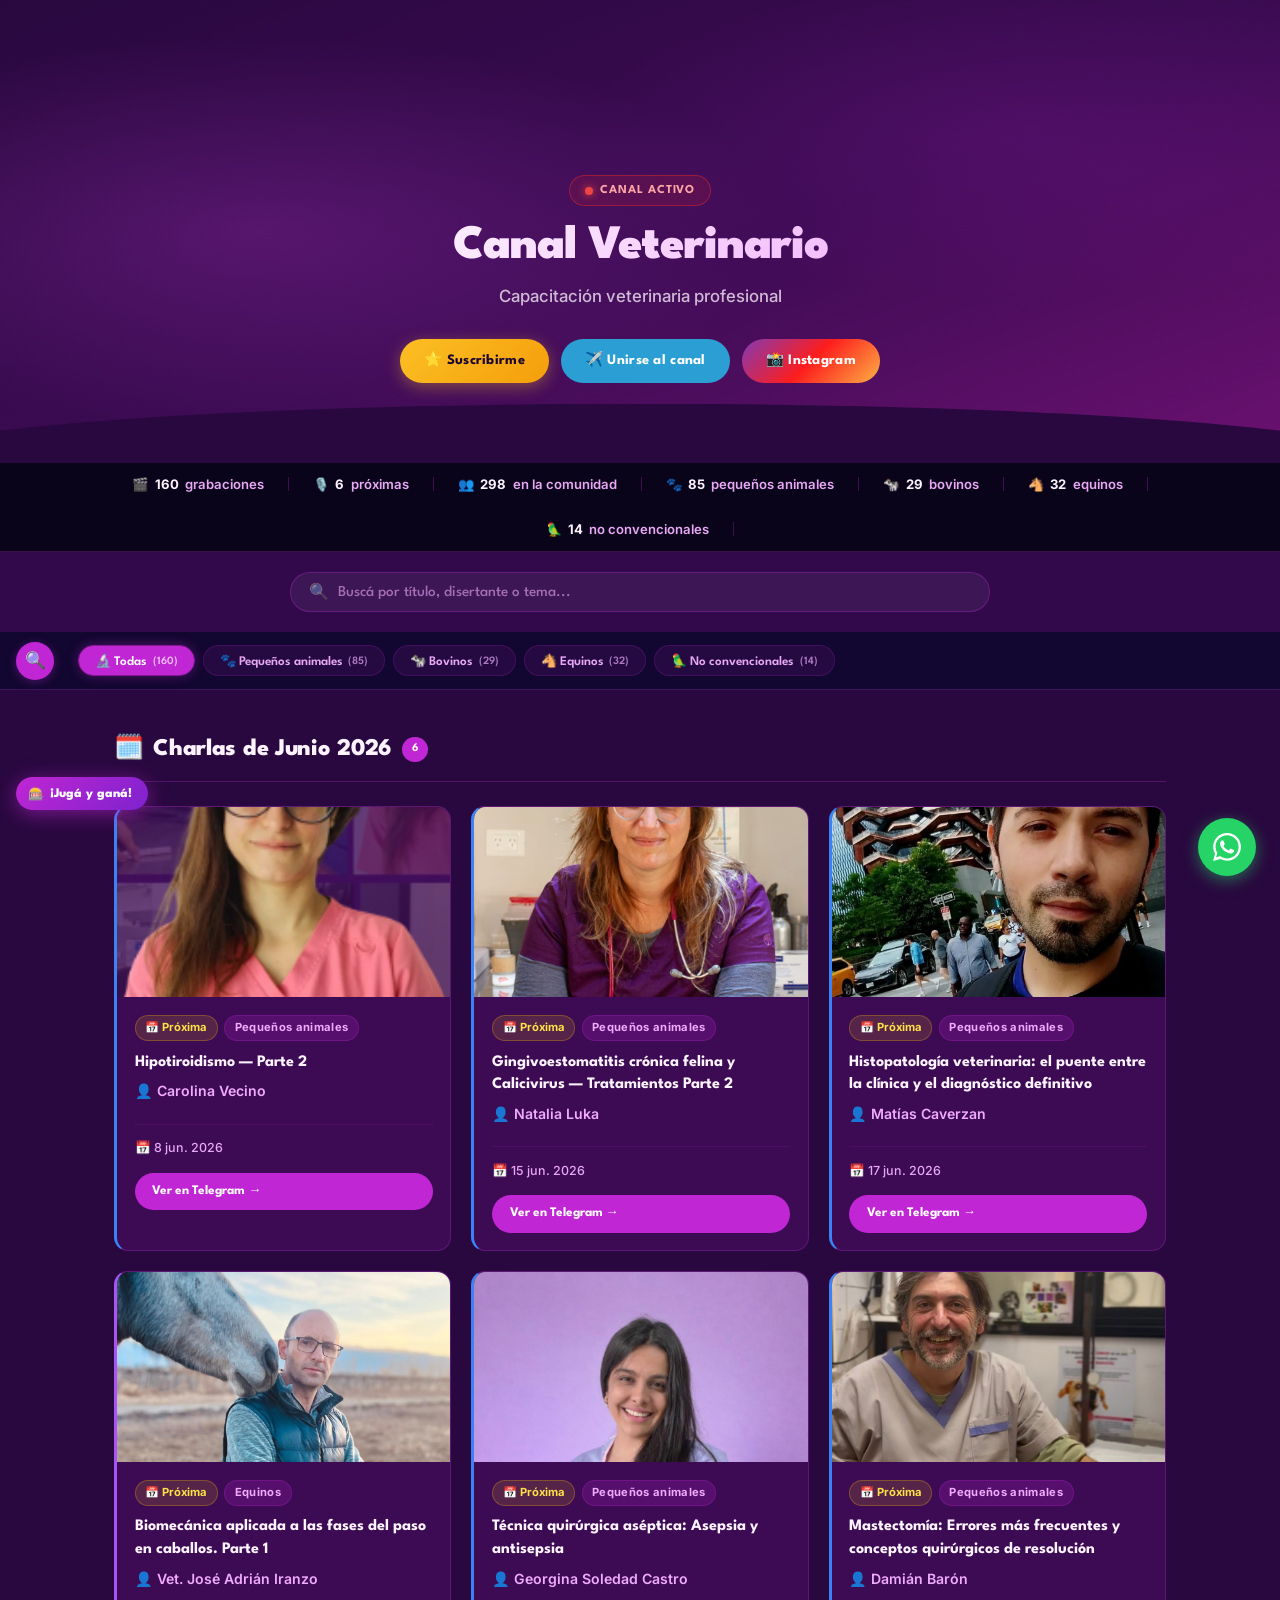
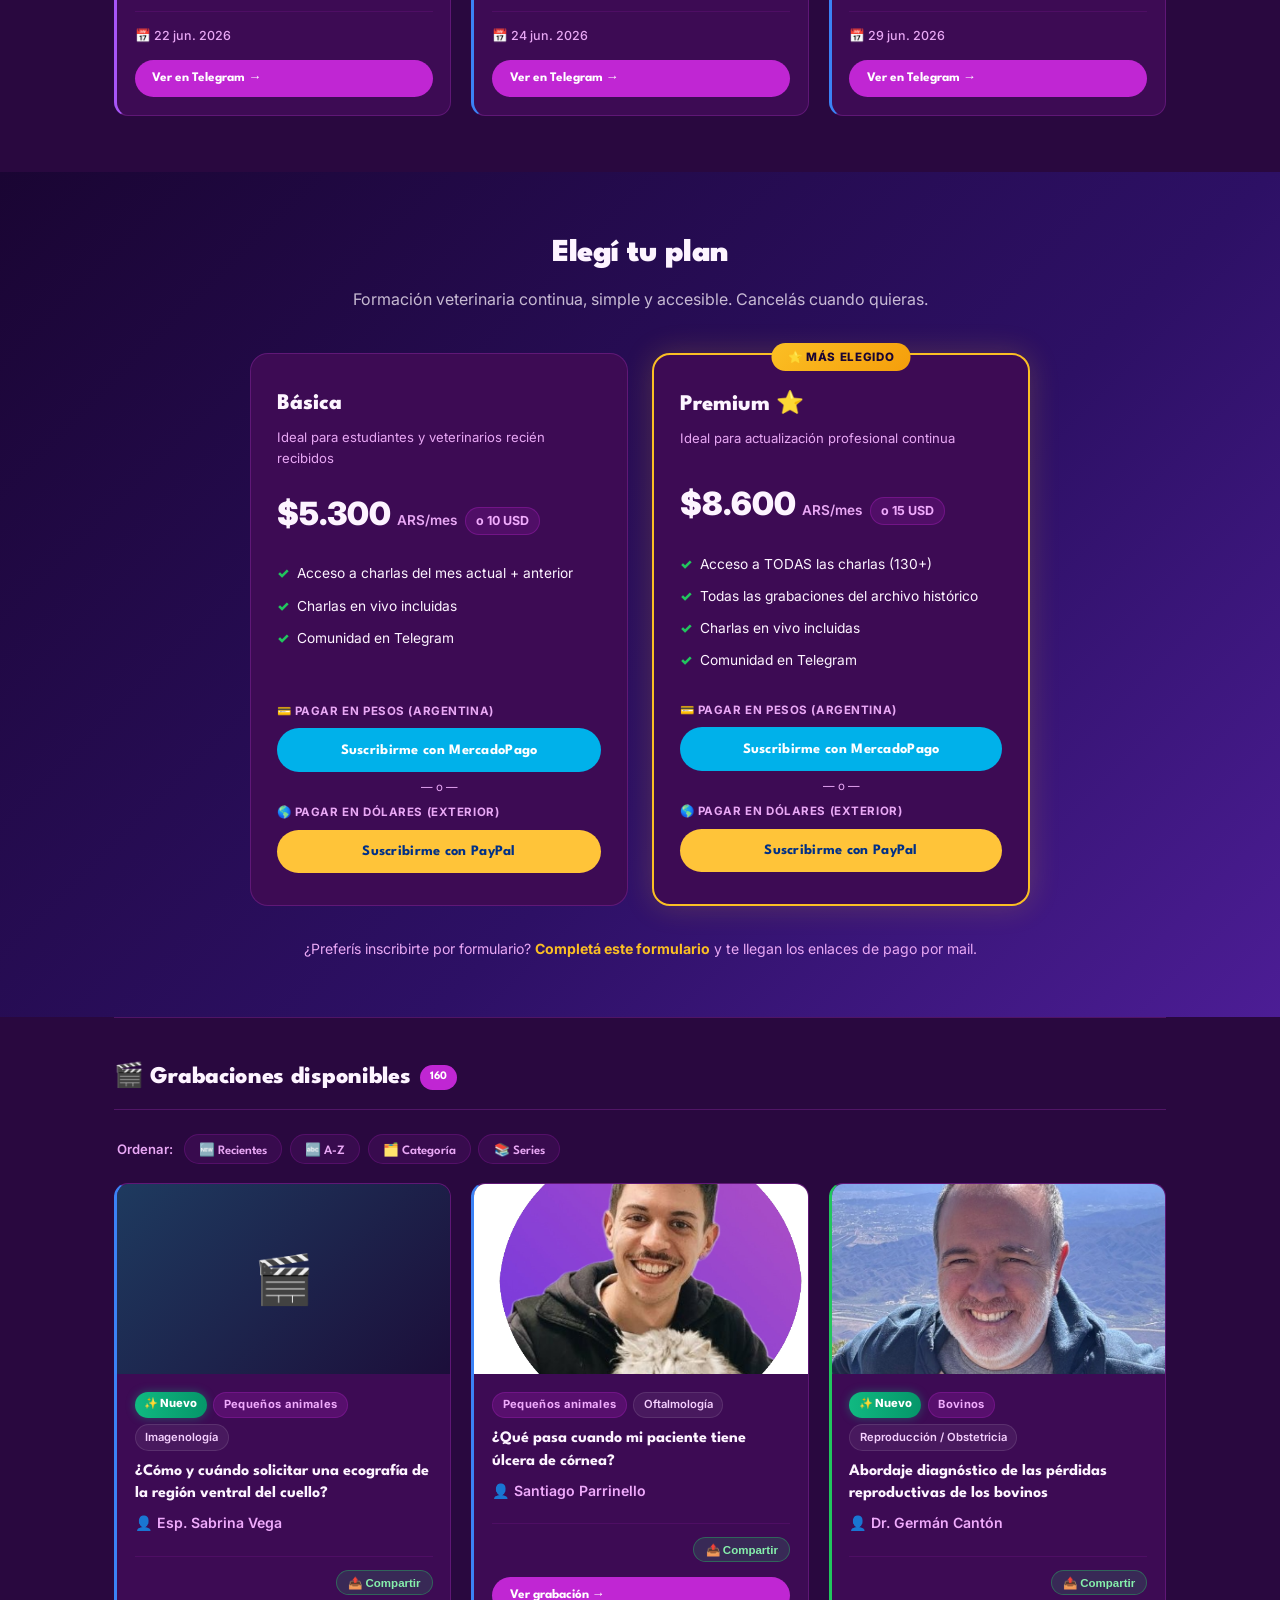
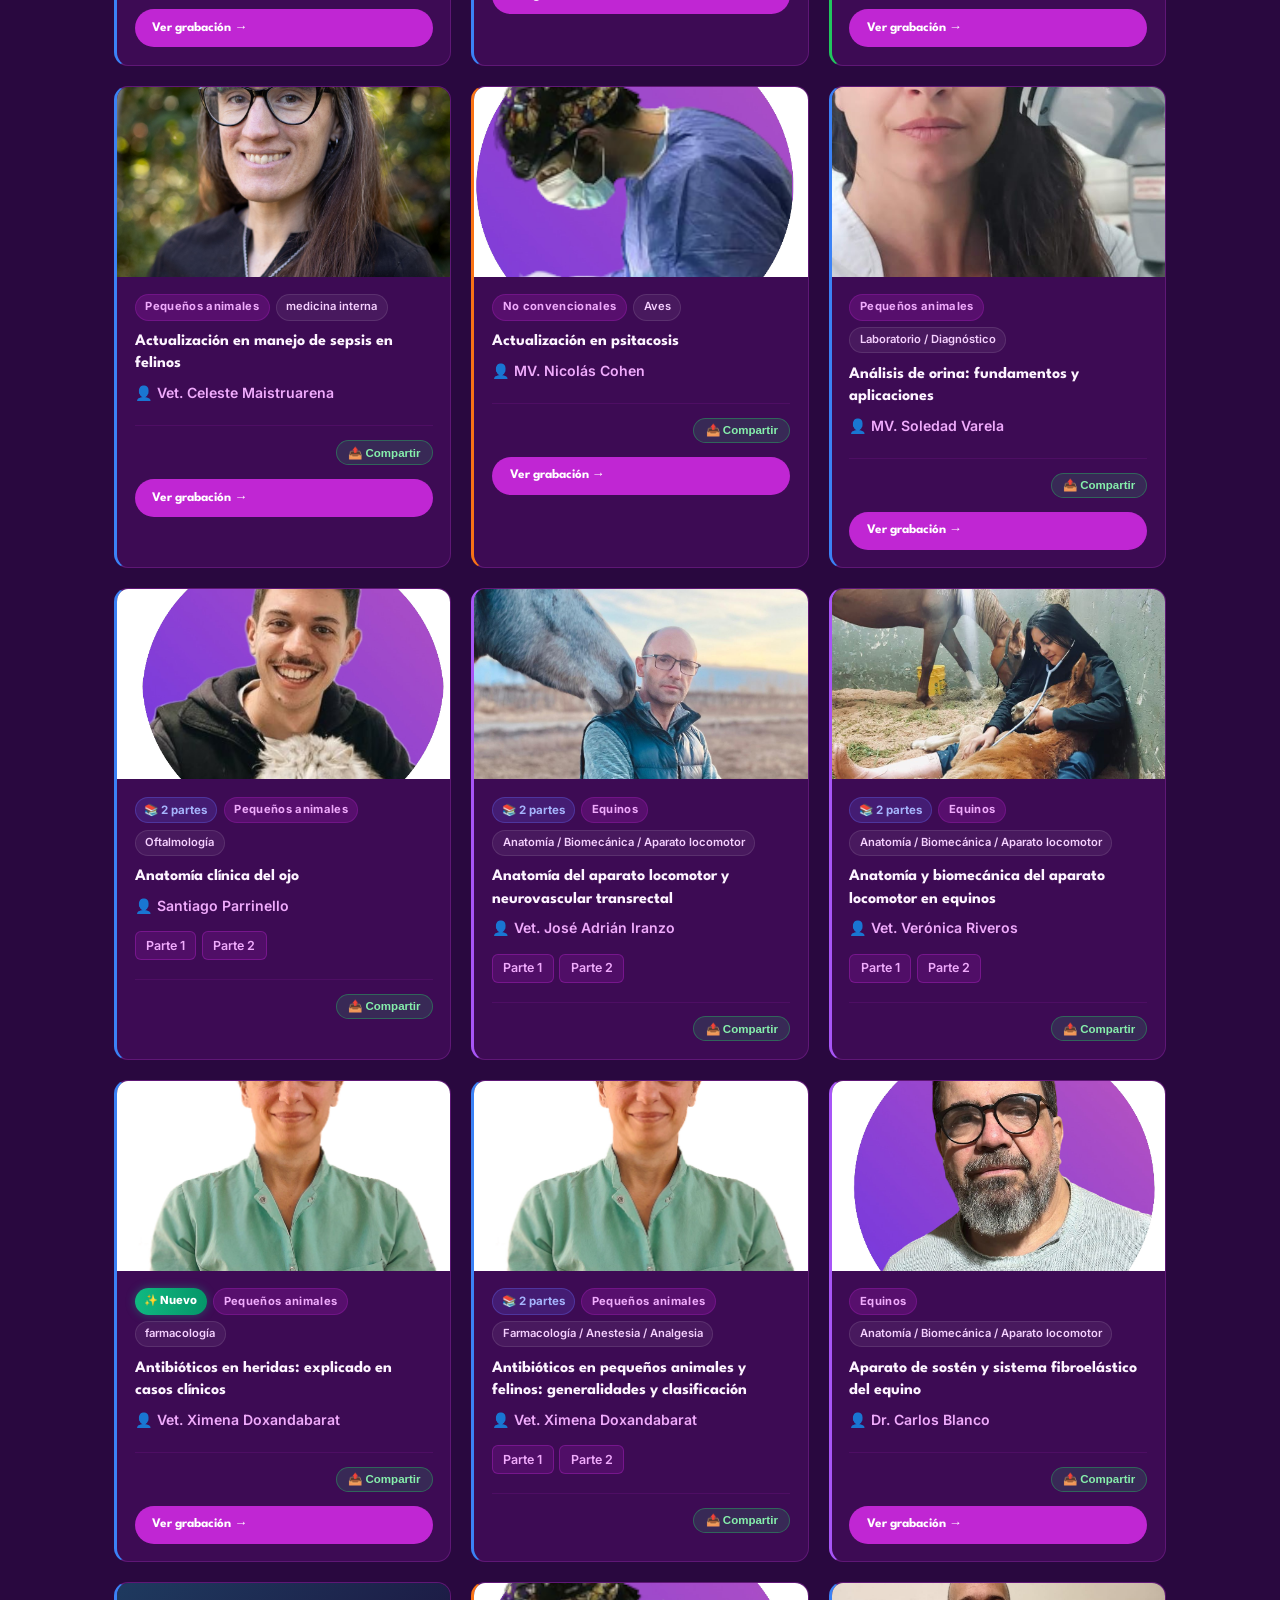
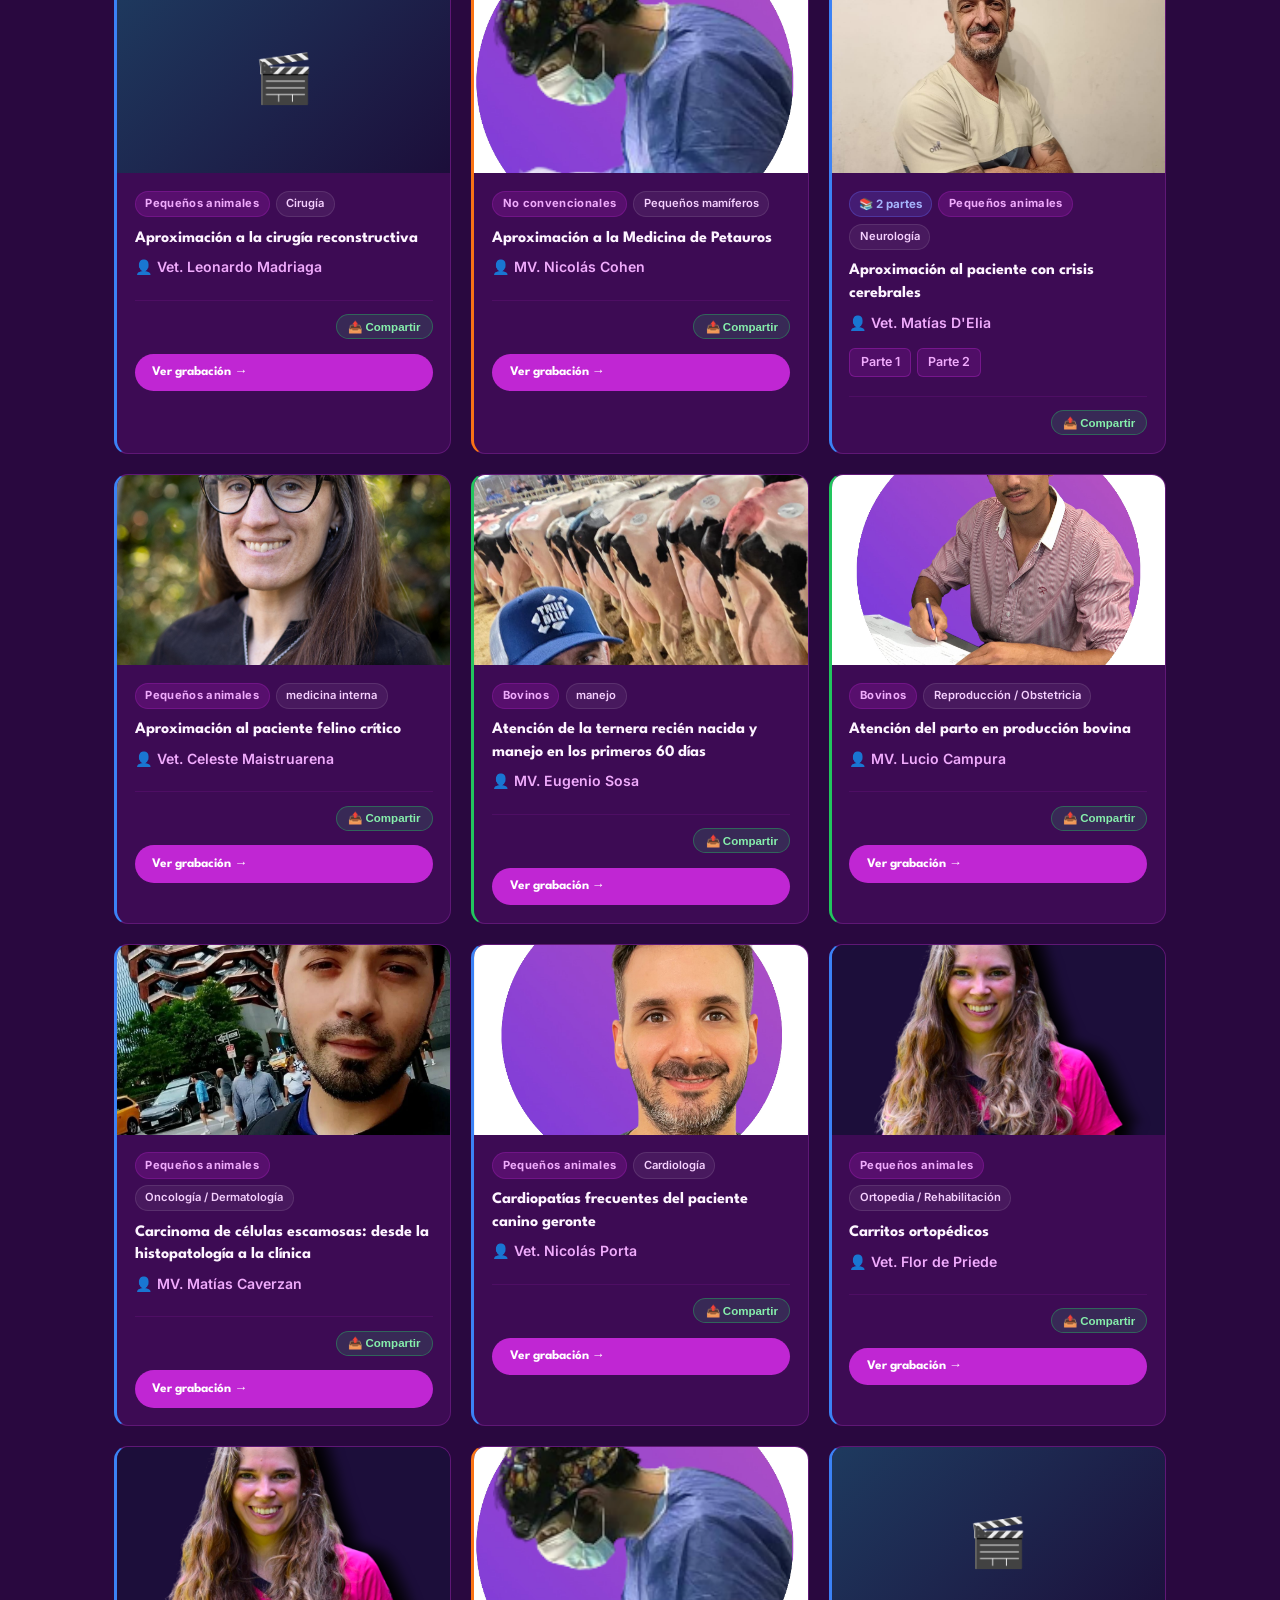
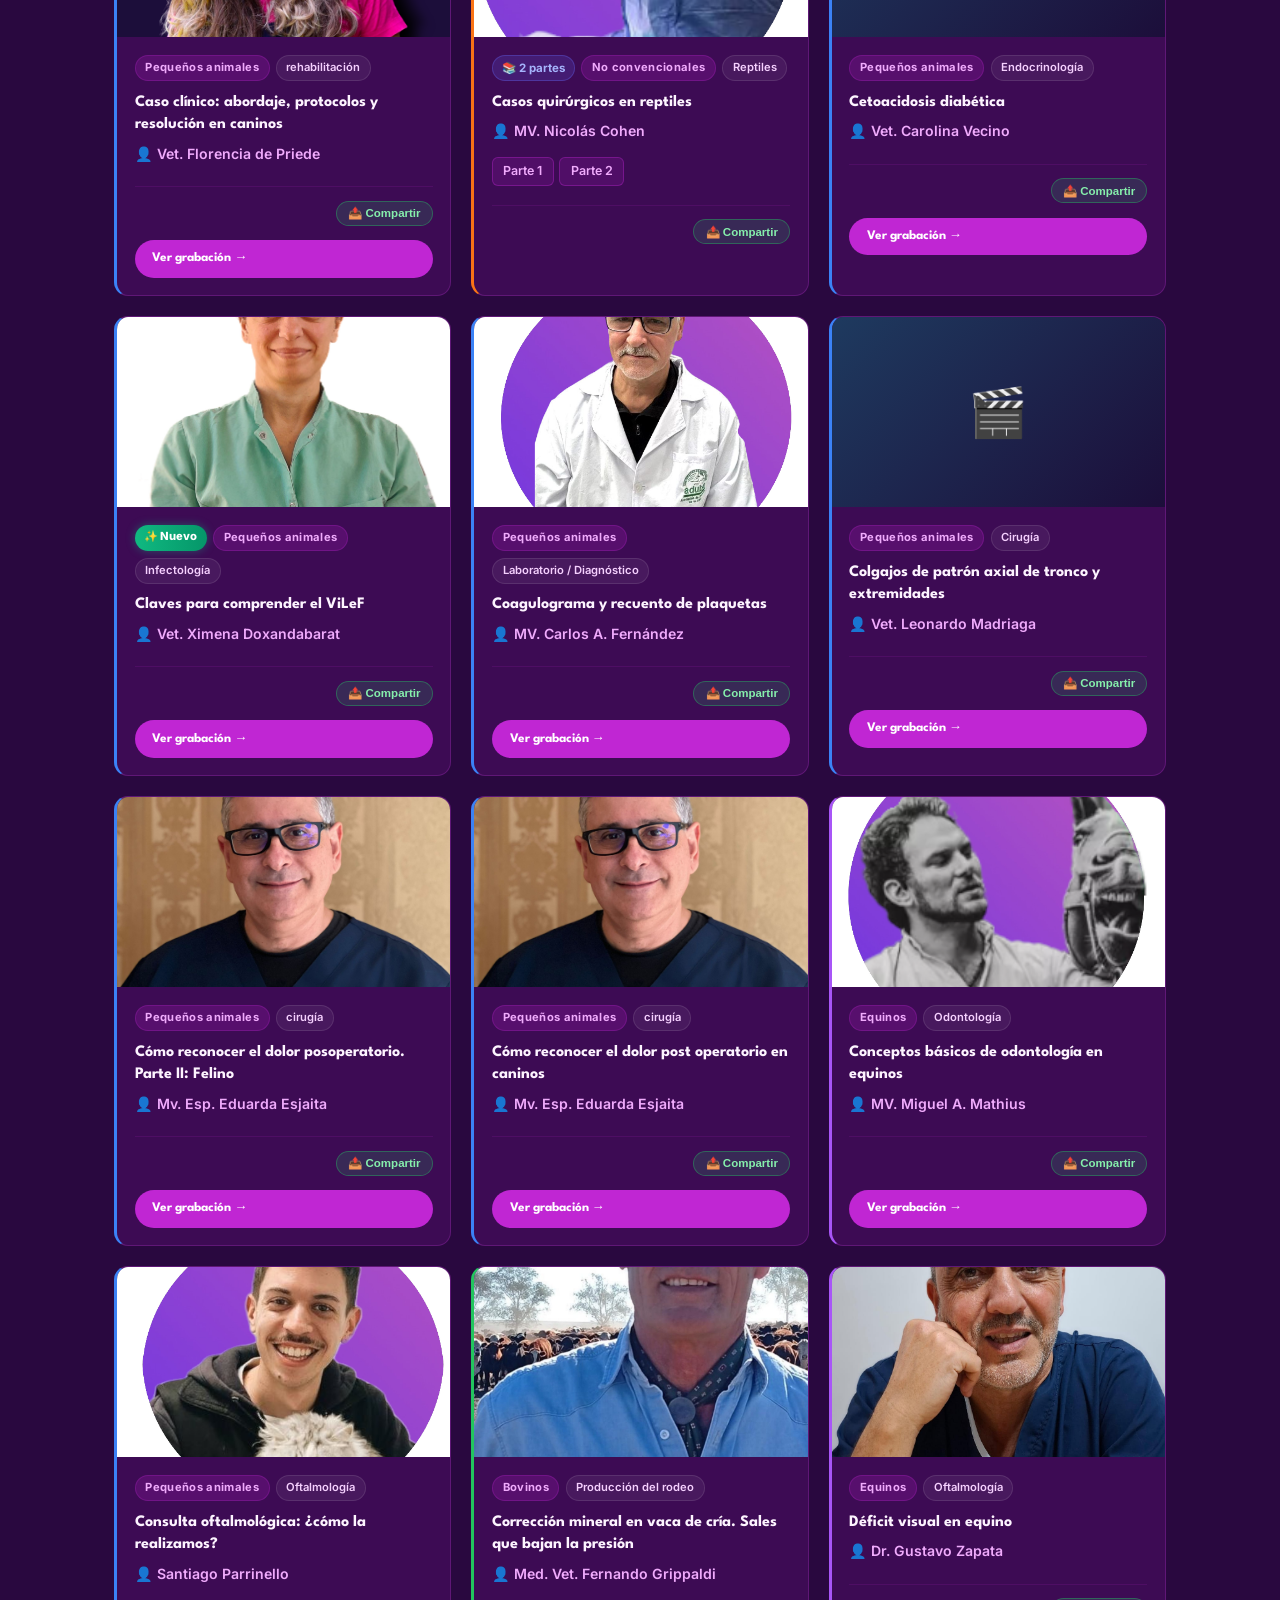
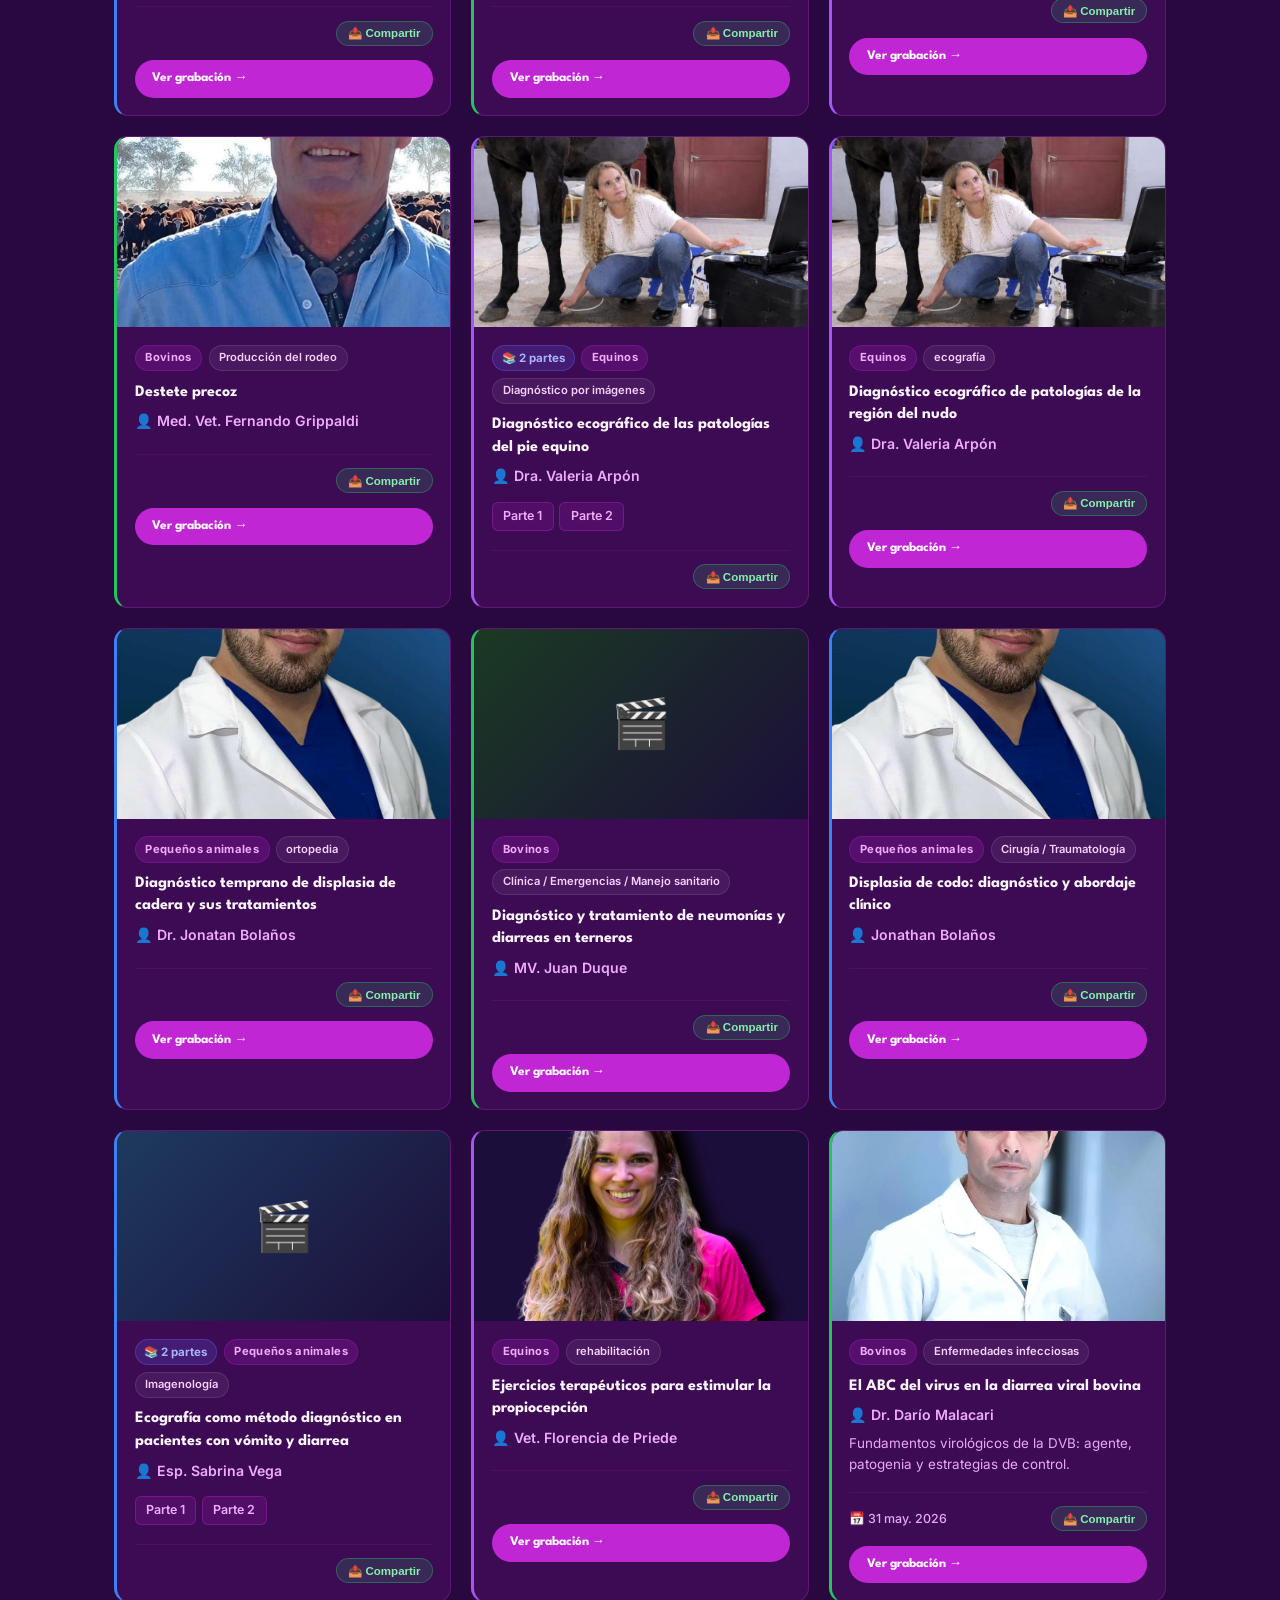
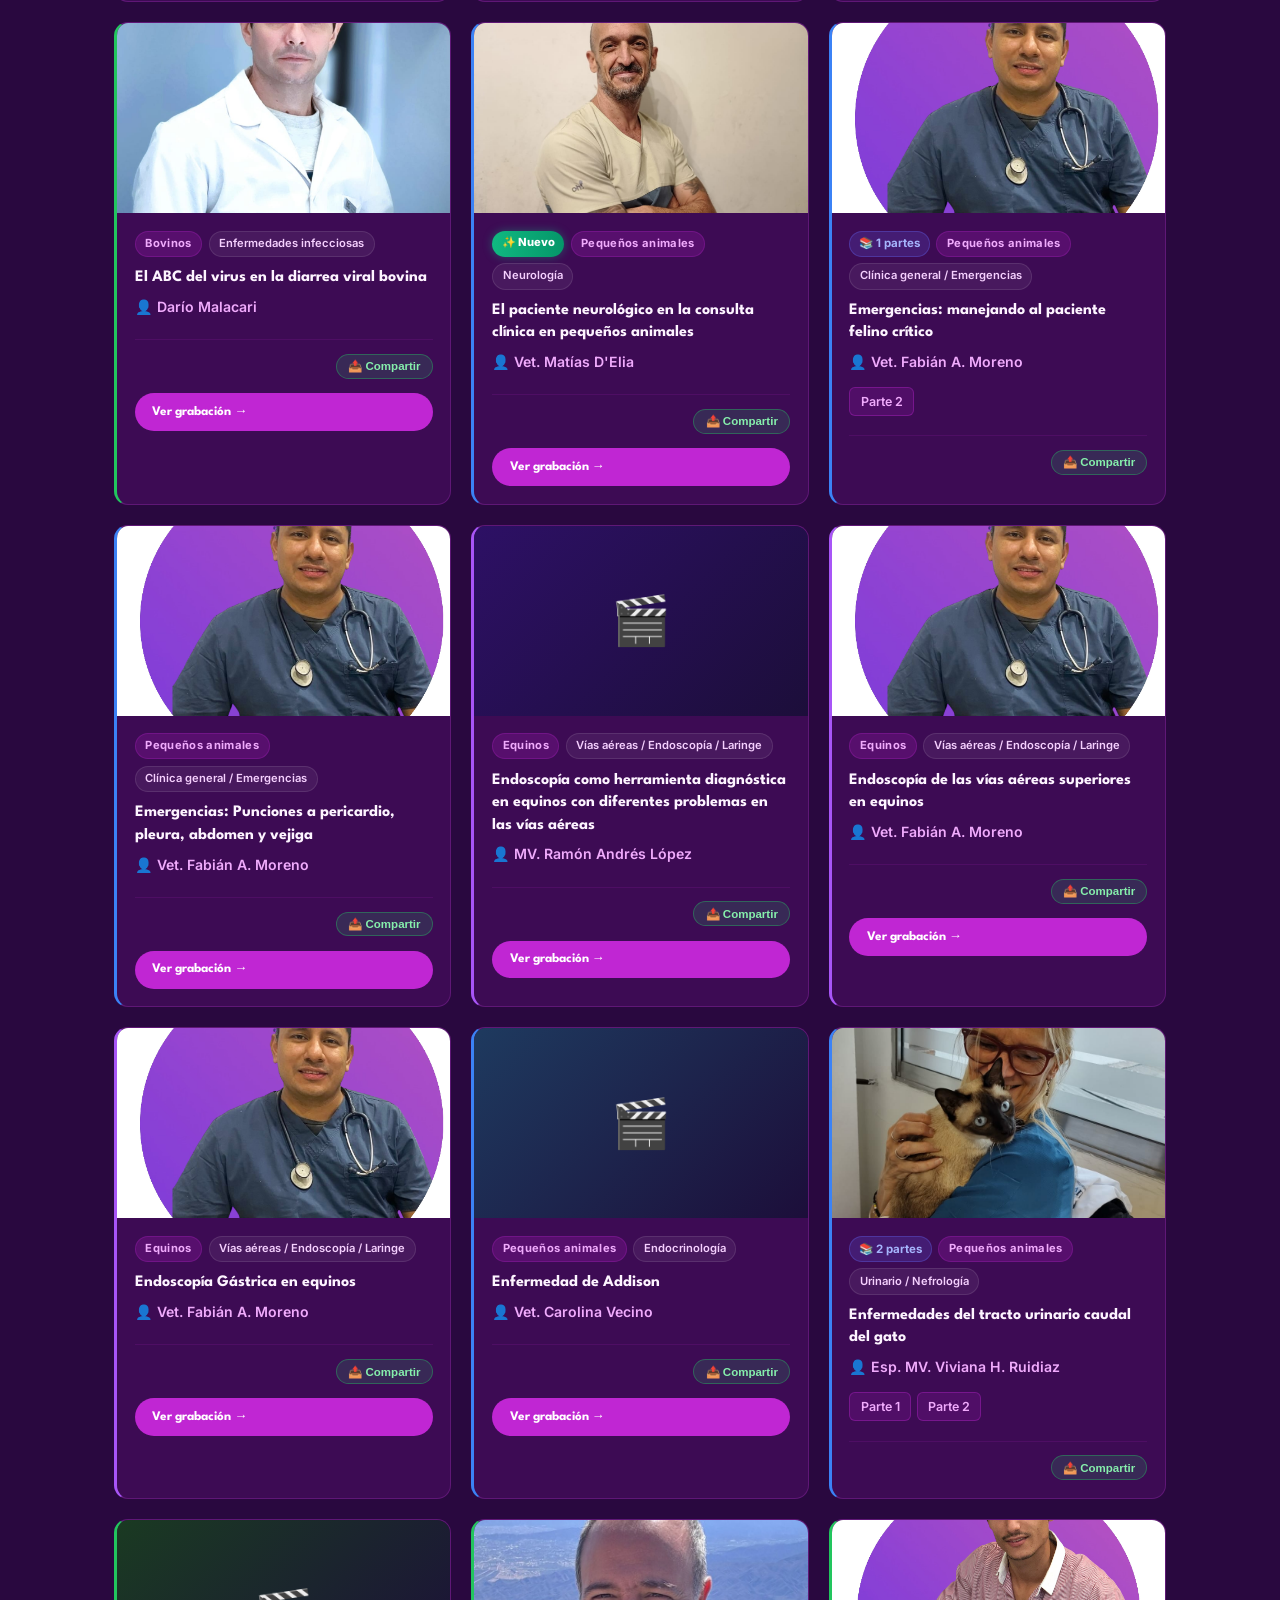
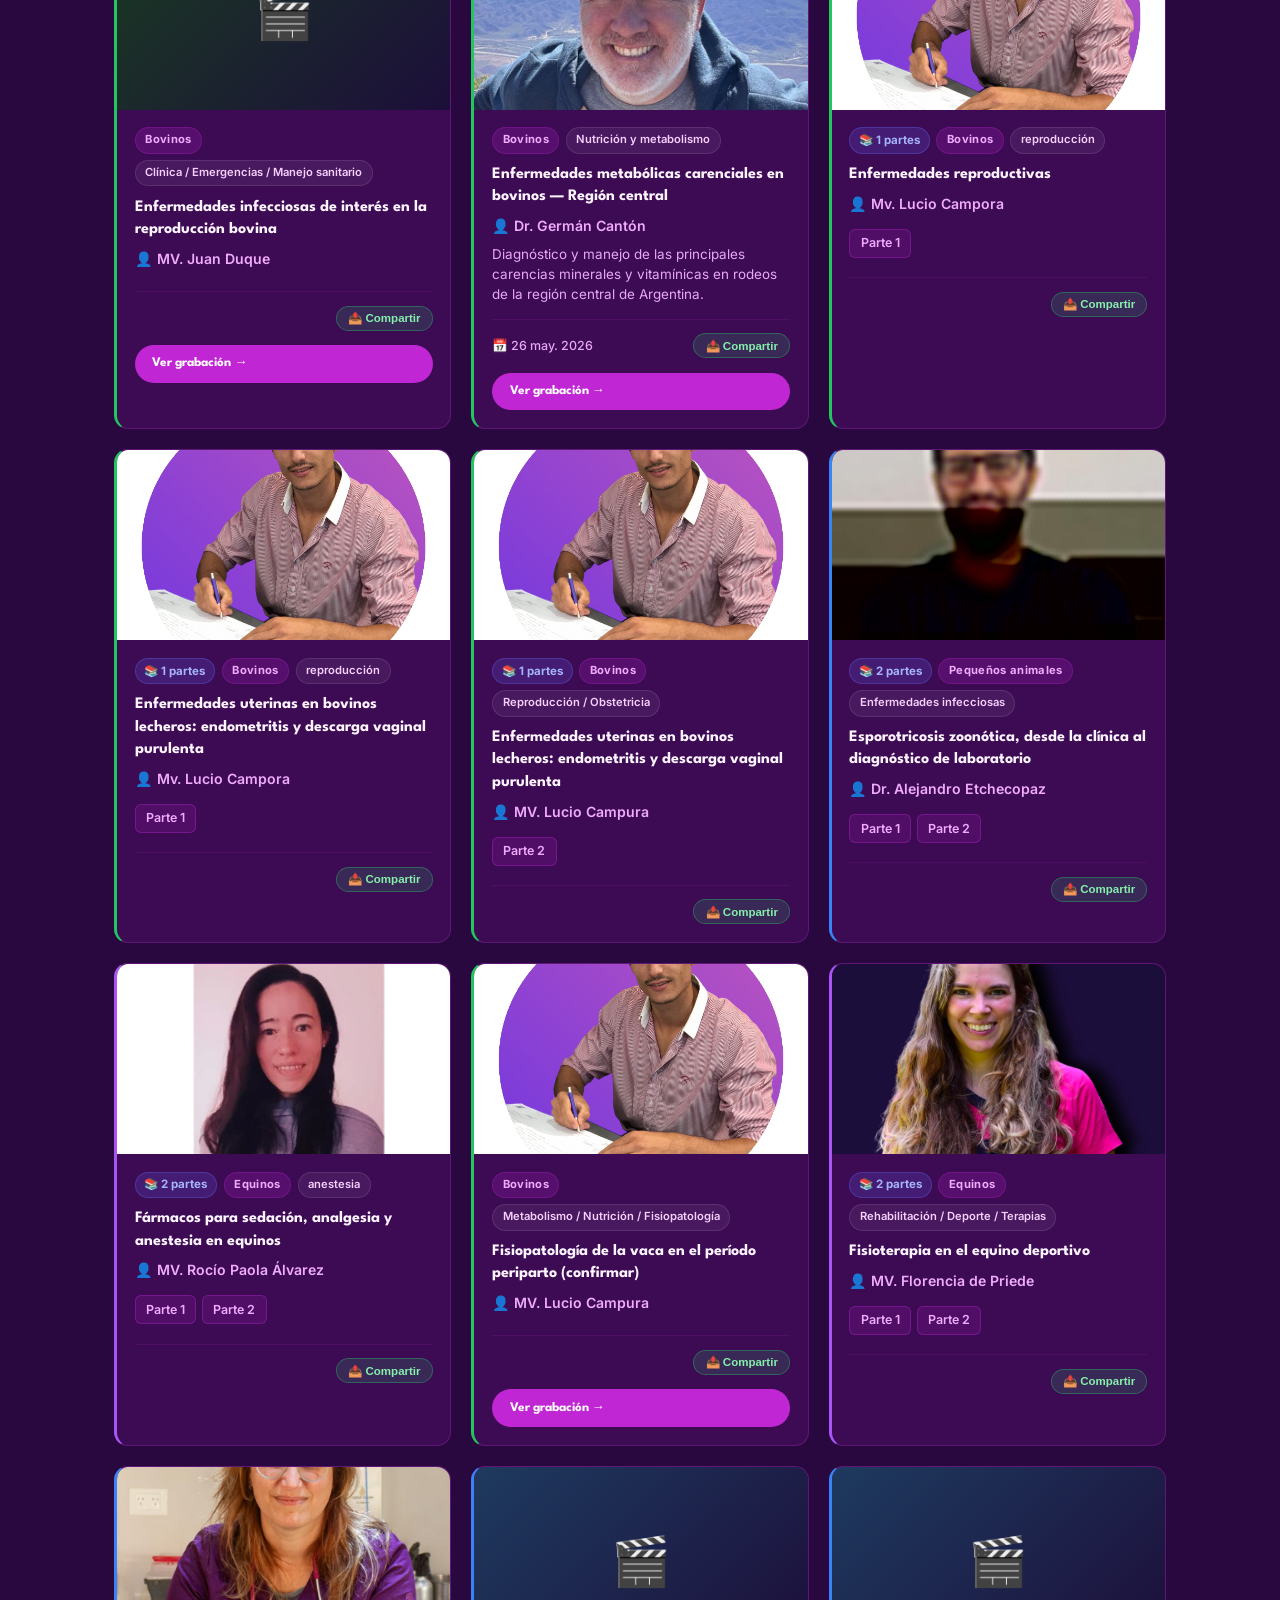
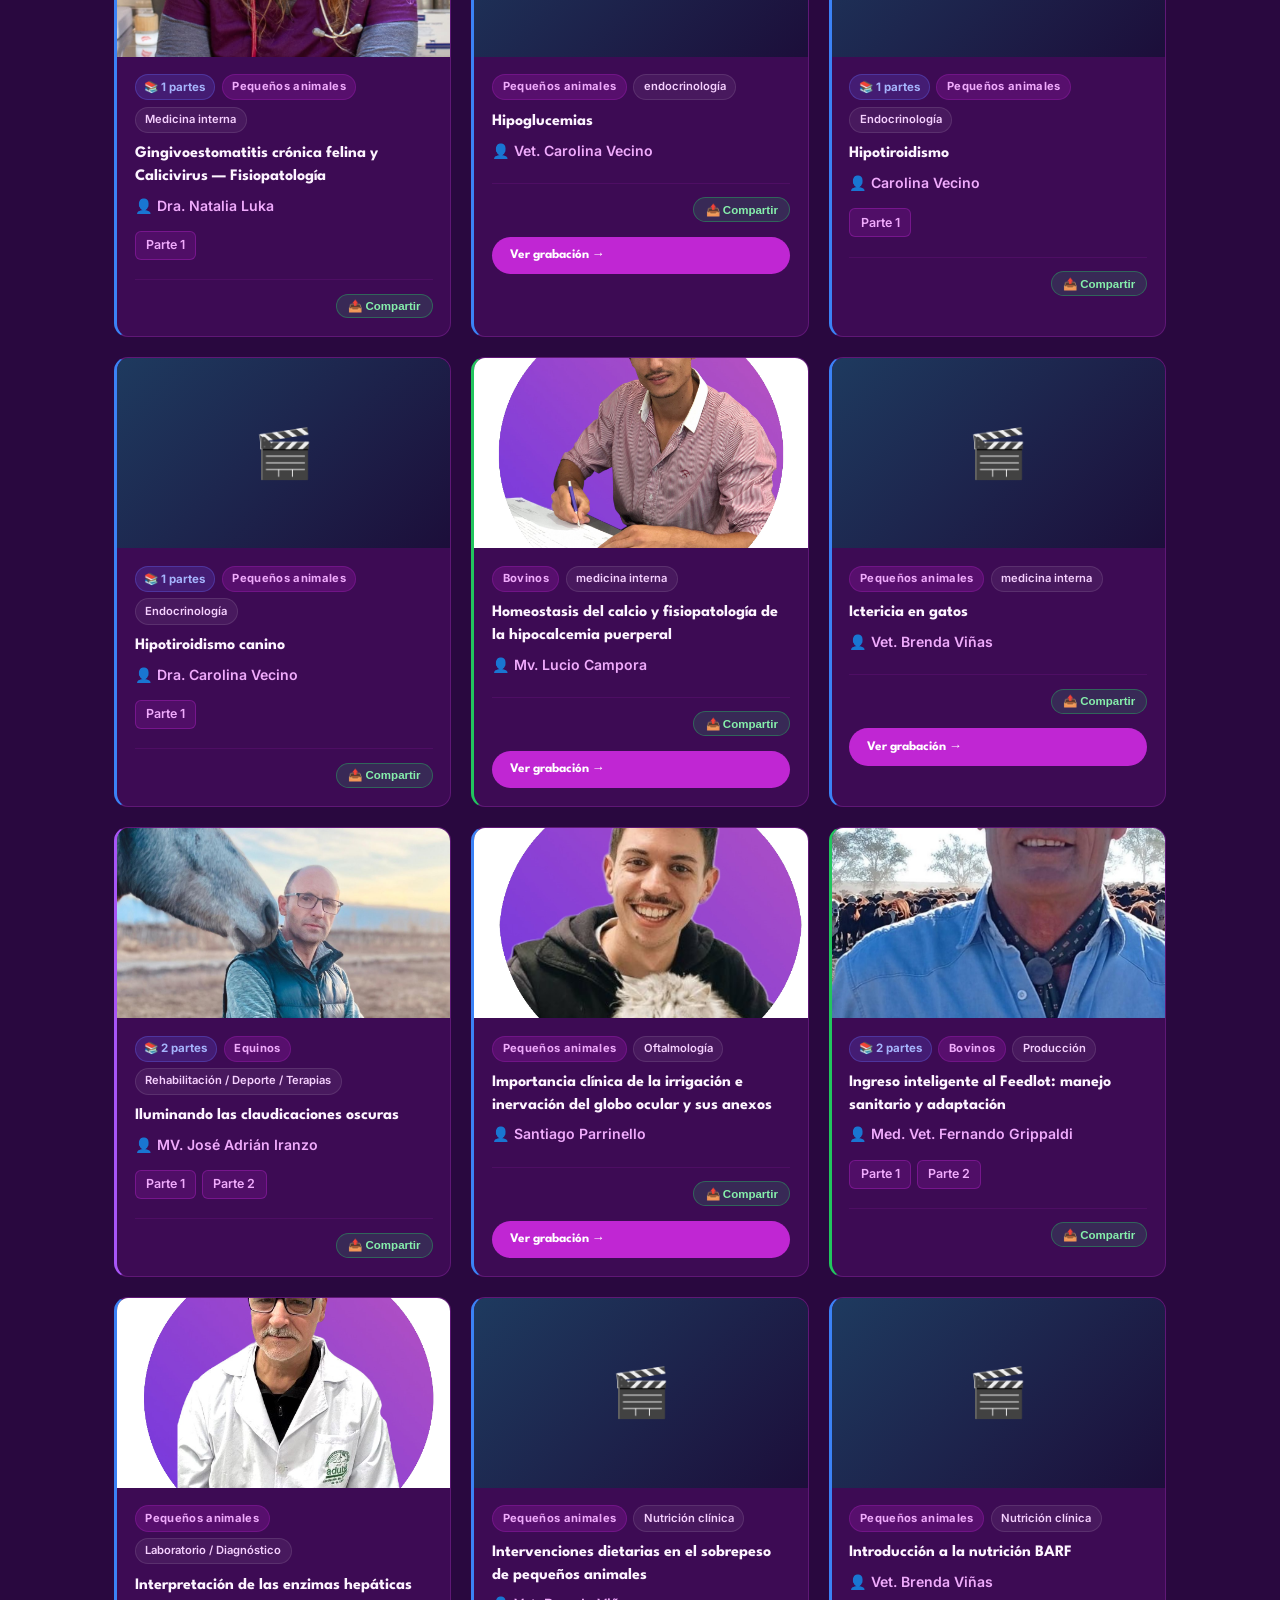
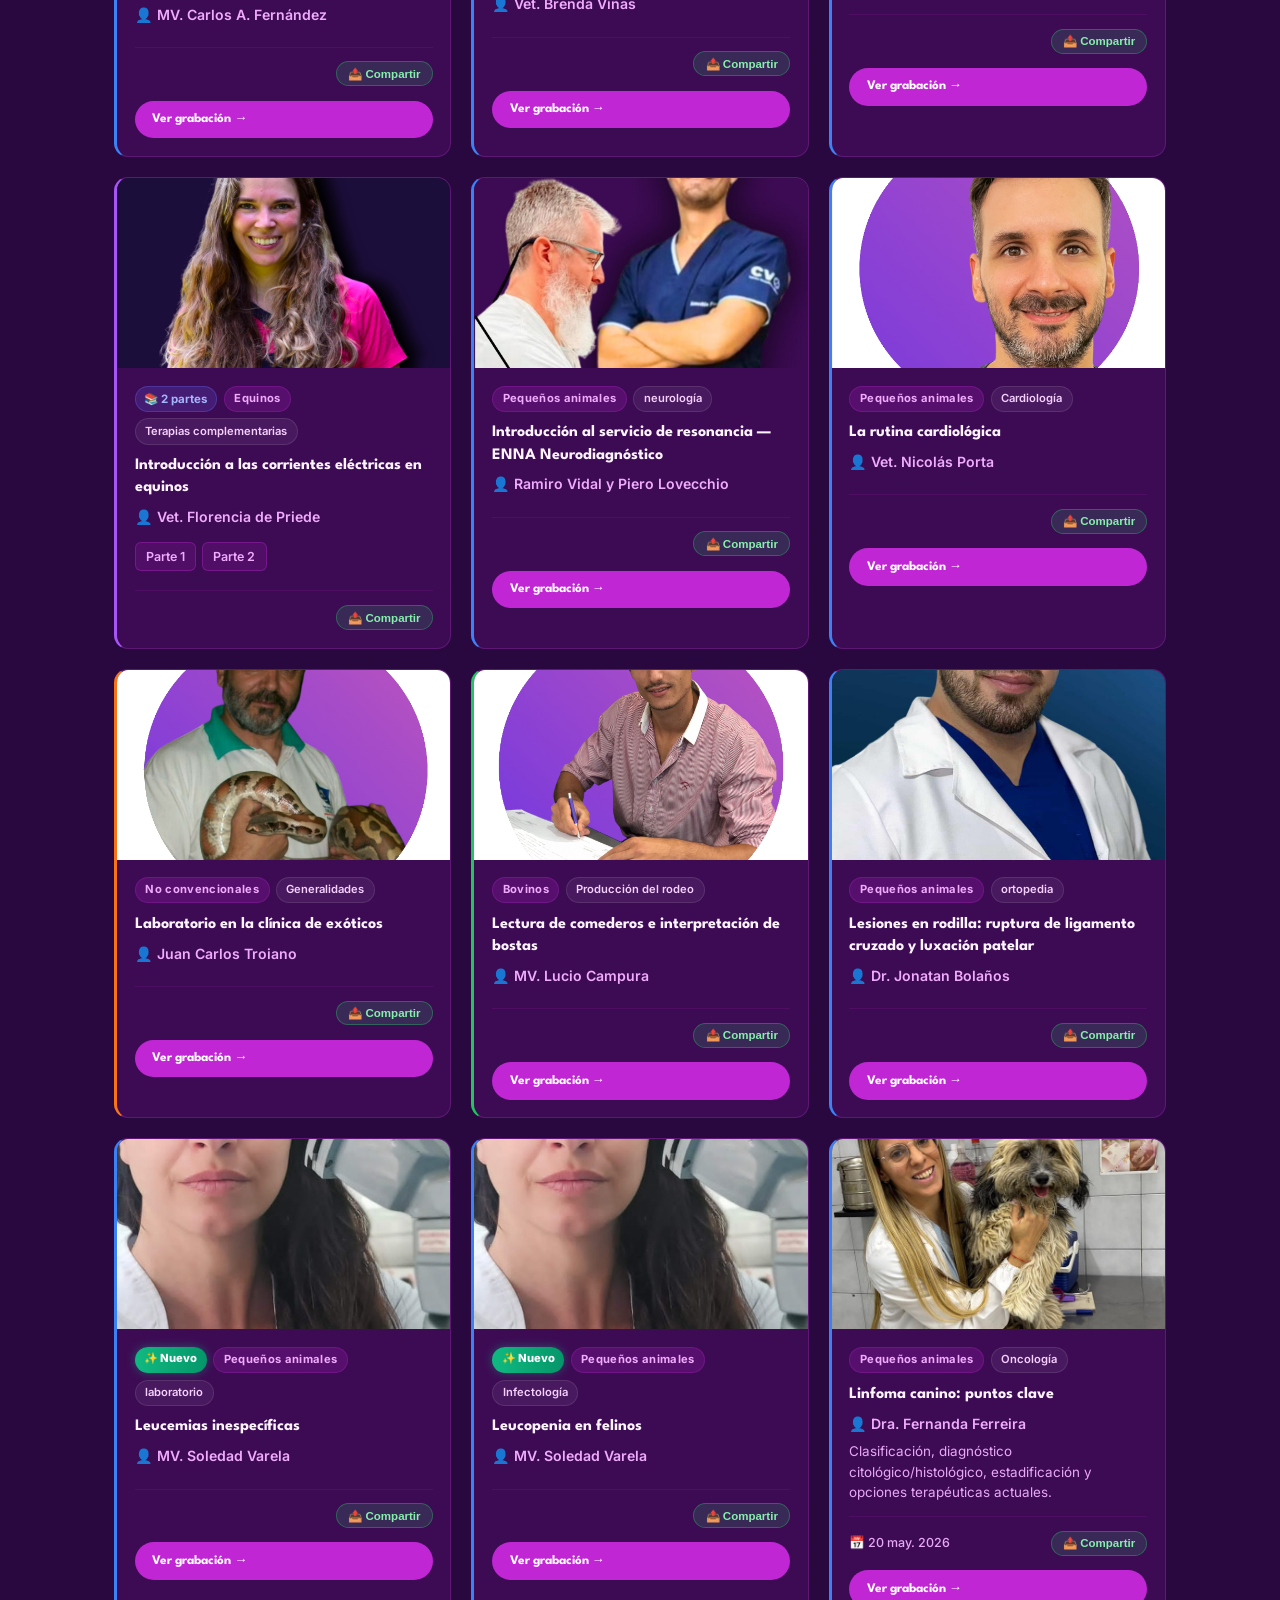
==== commit e61e324e: "Corrección masiva de charlas: duplicados, títulos, Priede, Grippaldi, Sabrina Vega Eliminados (no ex" ====
--- a/index.html
+++ b/index.html
@@ -10,7 +10,7 @@
   <link href="https://fonts.googleapis.com/css2?family=League+Spartan:wght@400;500;600;700;800;900&family=Inter:wght@400;500;600;700&display=swap" rel="stylesheet" />
   <link rel="icon" type="image/png" href="img/logo-canal.png" />
   <link rel="apple-touch-icon" href="img/logo-canal.png" />
-  <link rel="stylesheet" href="style.css?v=26" />
+  <link rel="stylesheet" href="style.css?v=27" />
 </head>
 <body>
 
@@ -208,9 +208,9 @@
   </div>
 </div>
 
-<script src="data.js?v=26"></script>
-<script src="script.js?v=26"></script>
-<script src="analytics.js?v=26"></script>
+<script src="data.js?v=27"></script>
+<script src="script.js?v=27"></script>
+<script src="analytics.js?v=27"></script>
 <script>document.getElementById("year").textContent = new Date().getFullYear();</script>
 </body>
 </html>
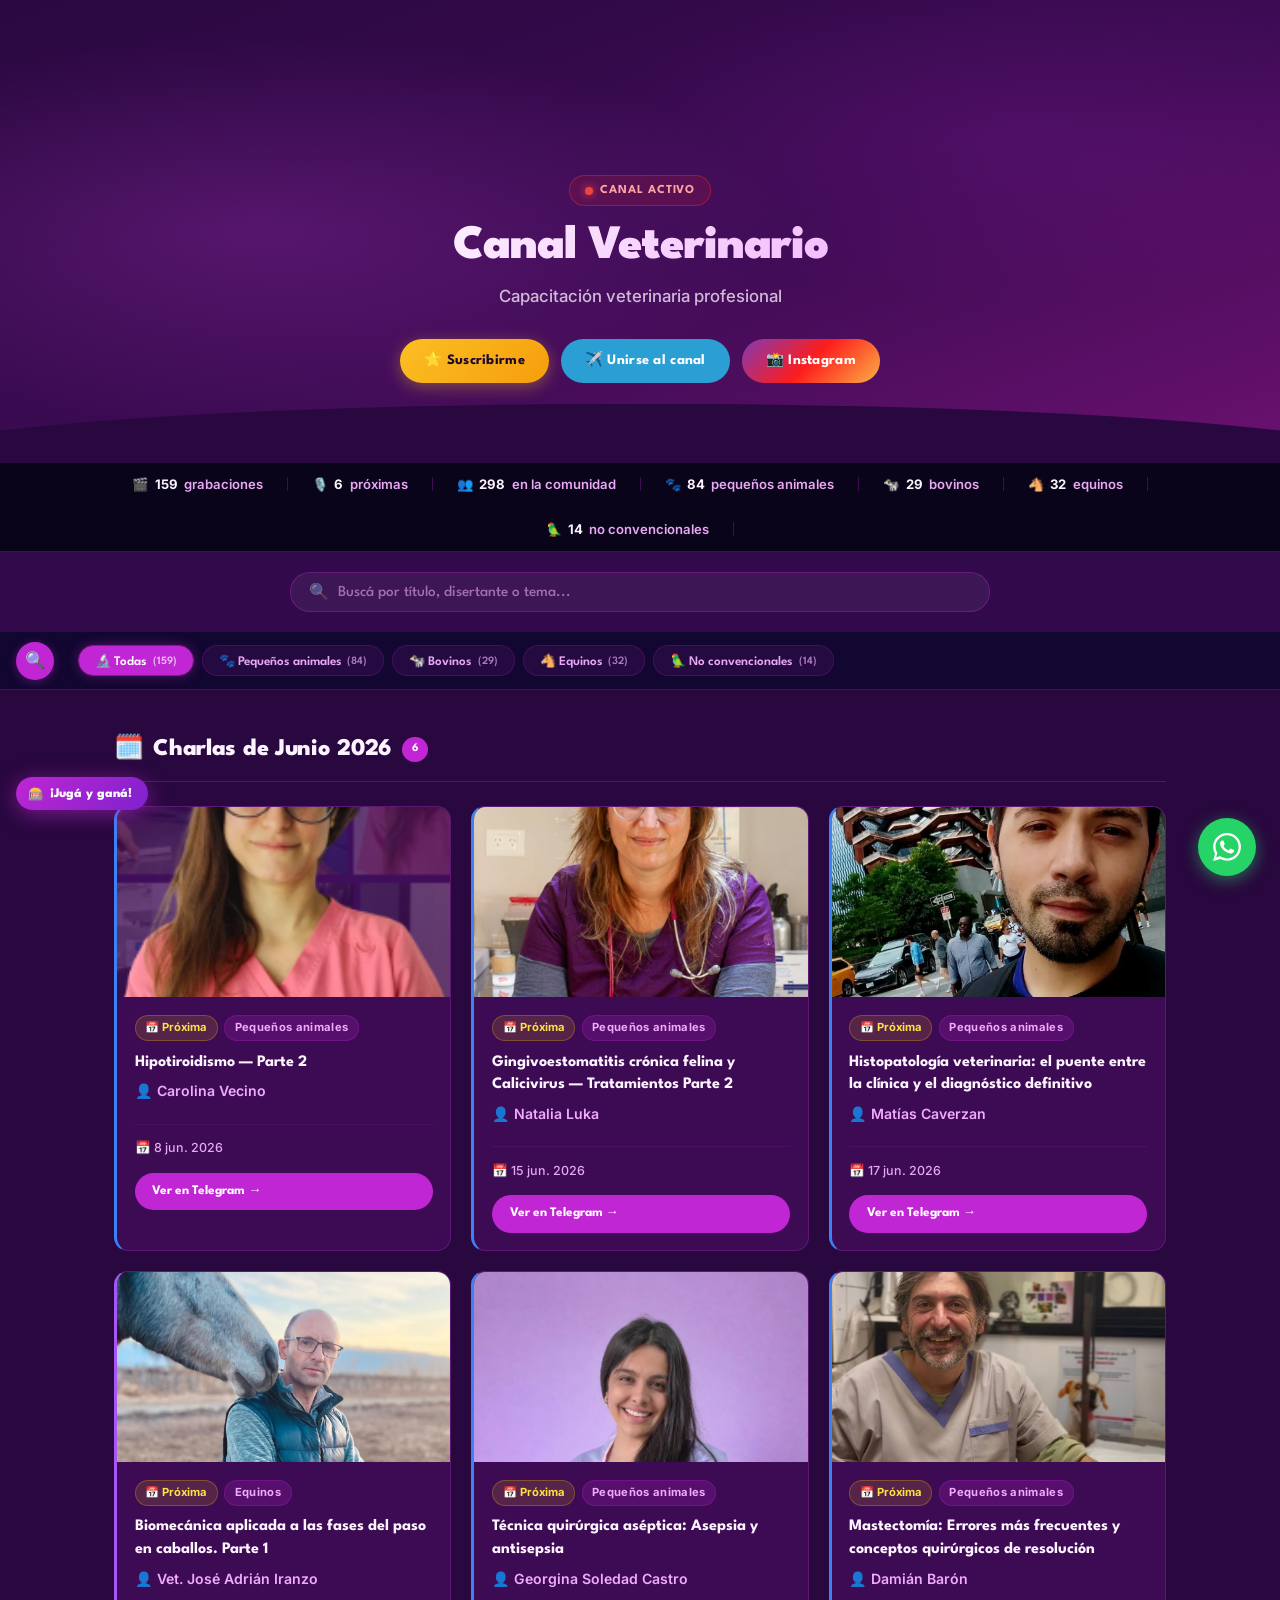
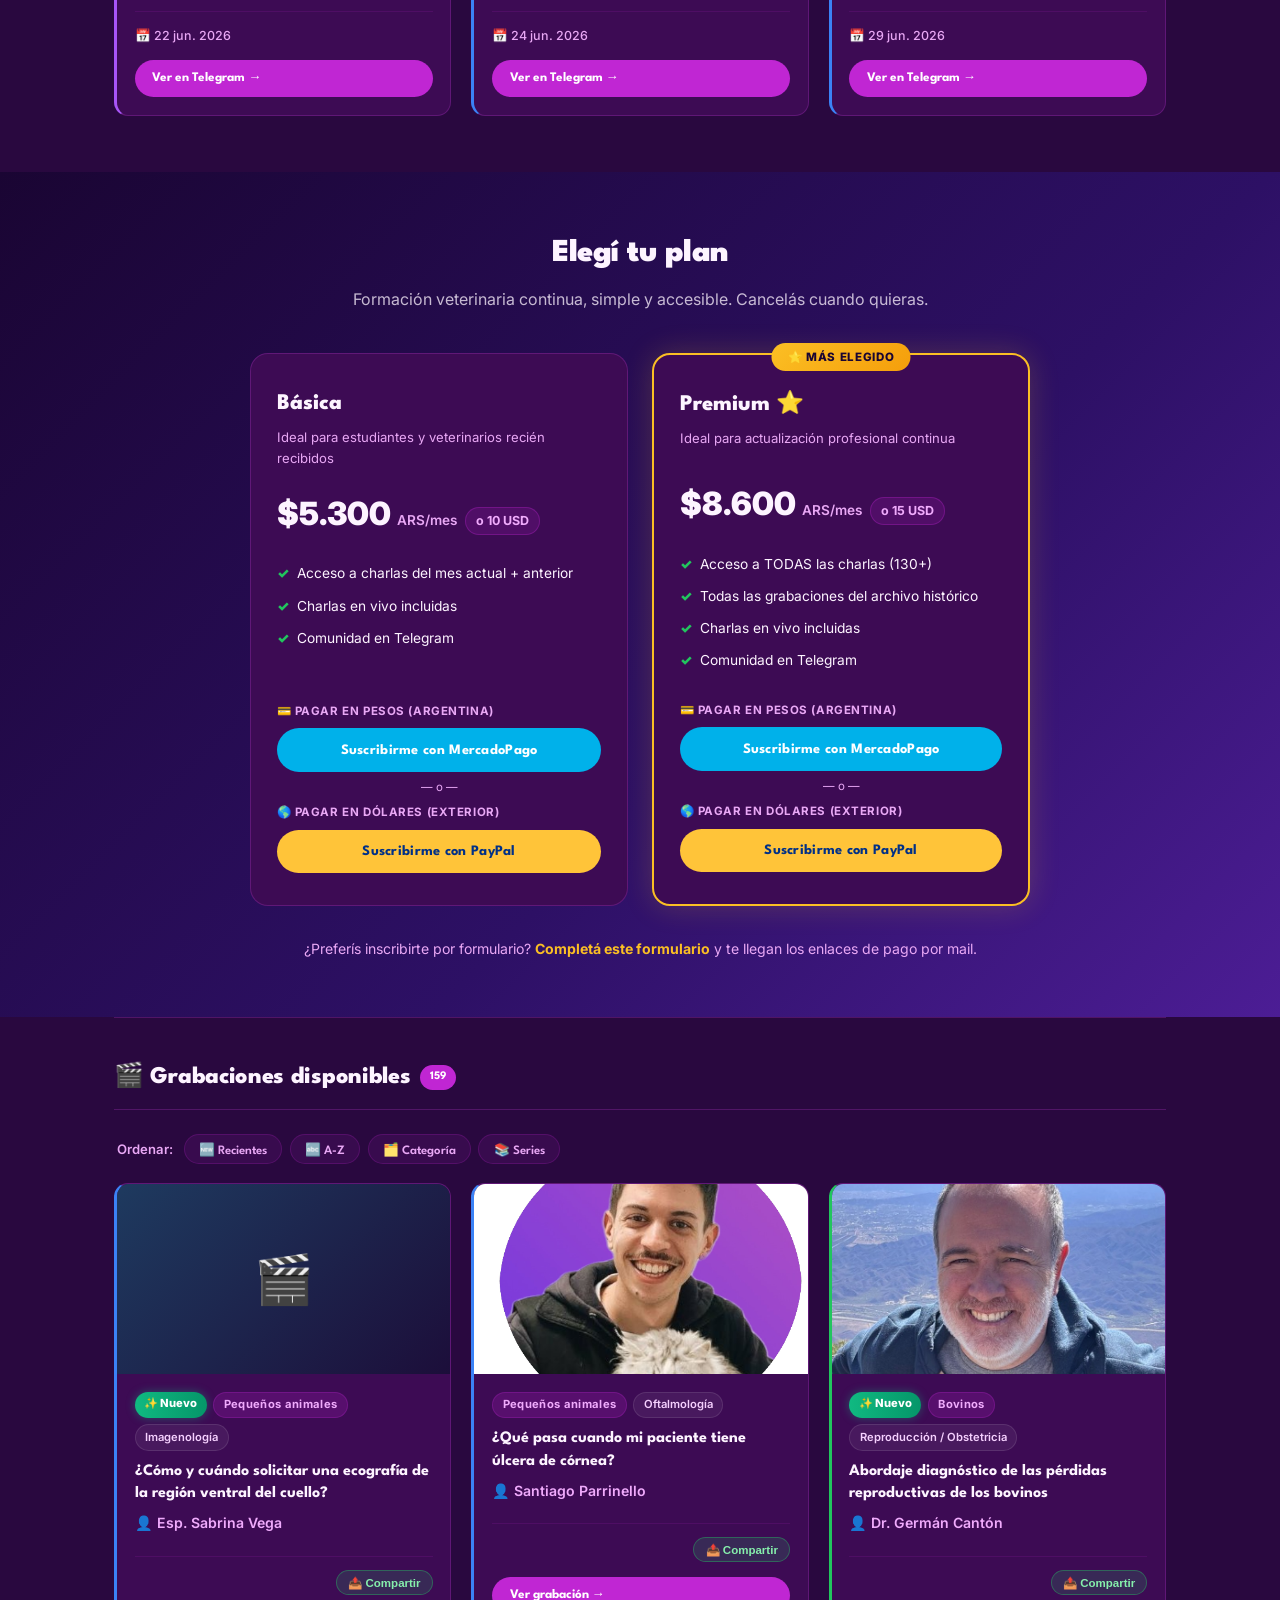
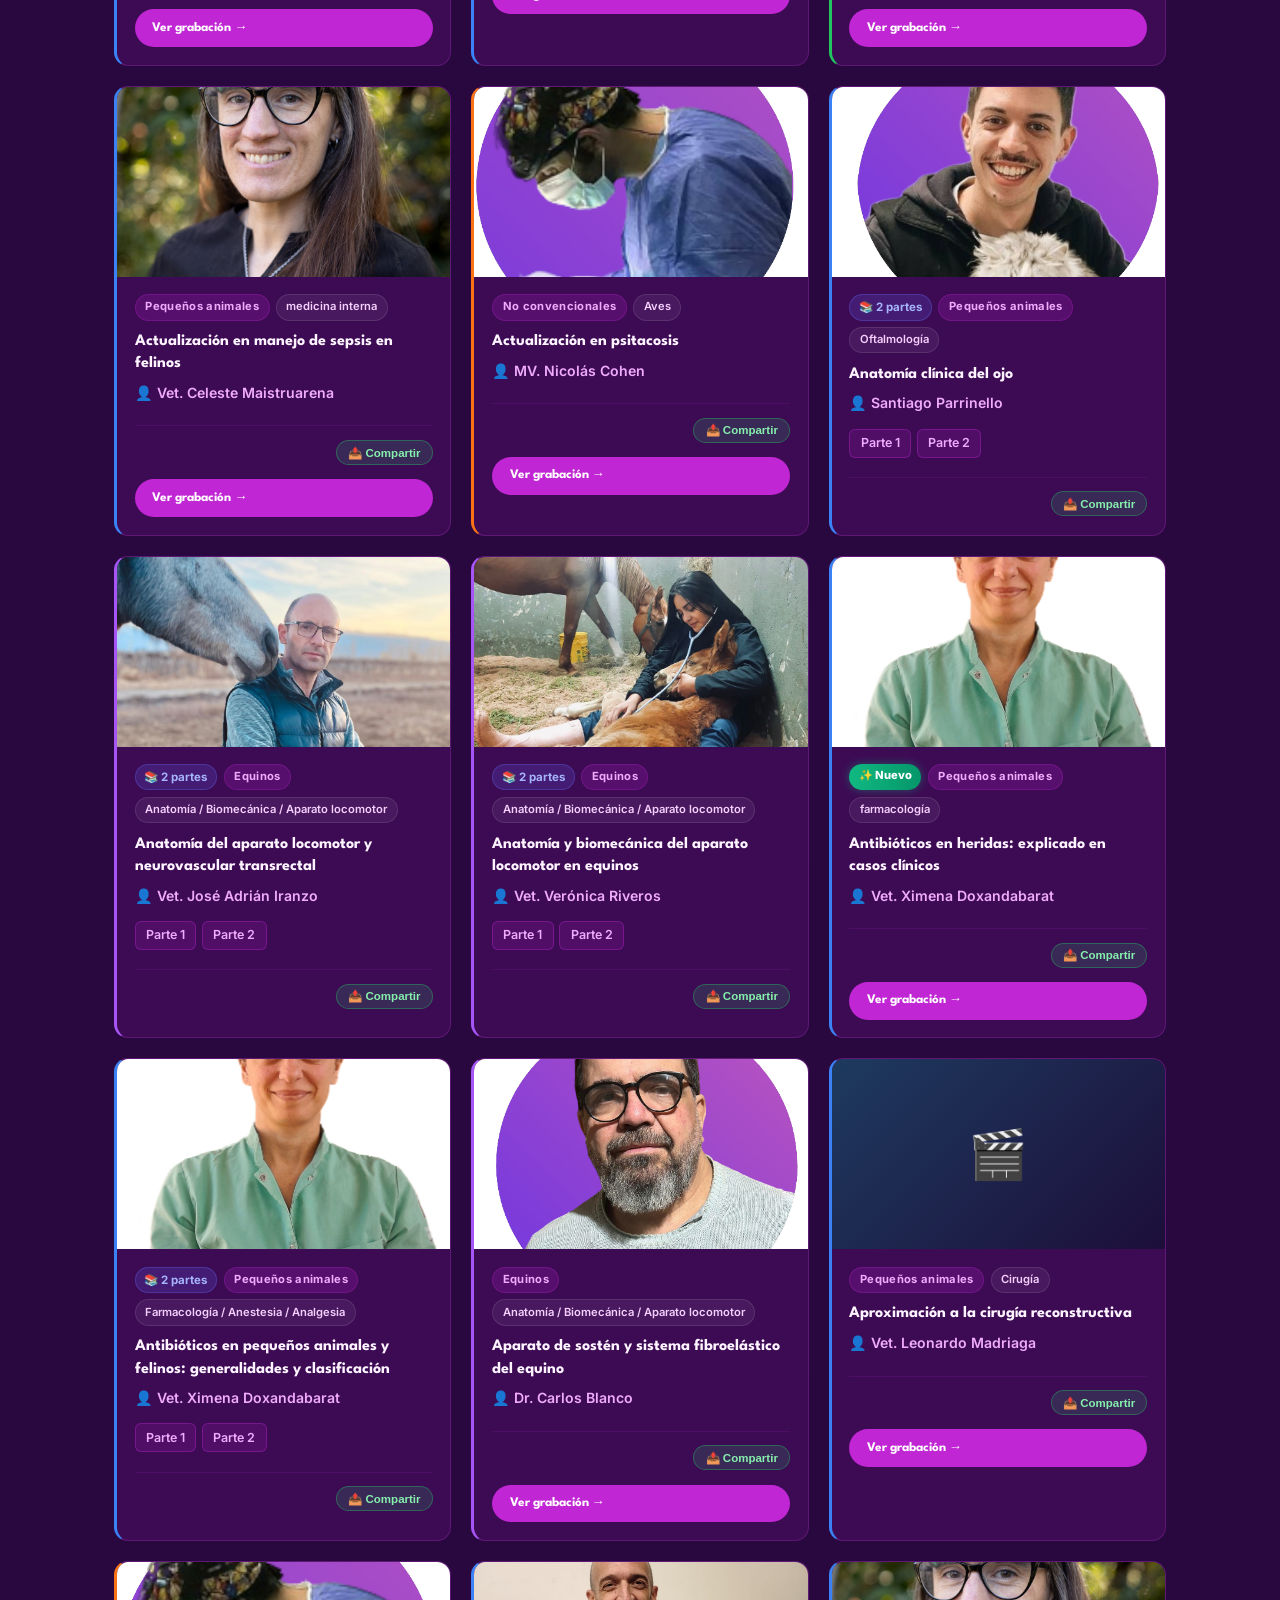
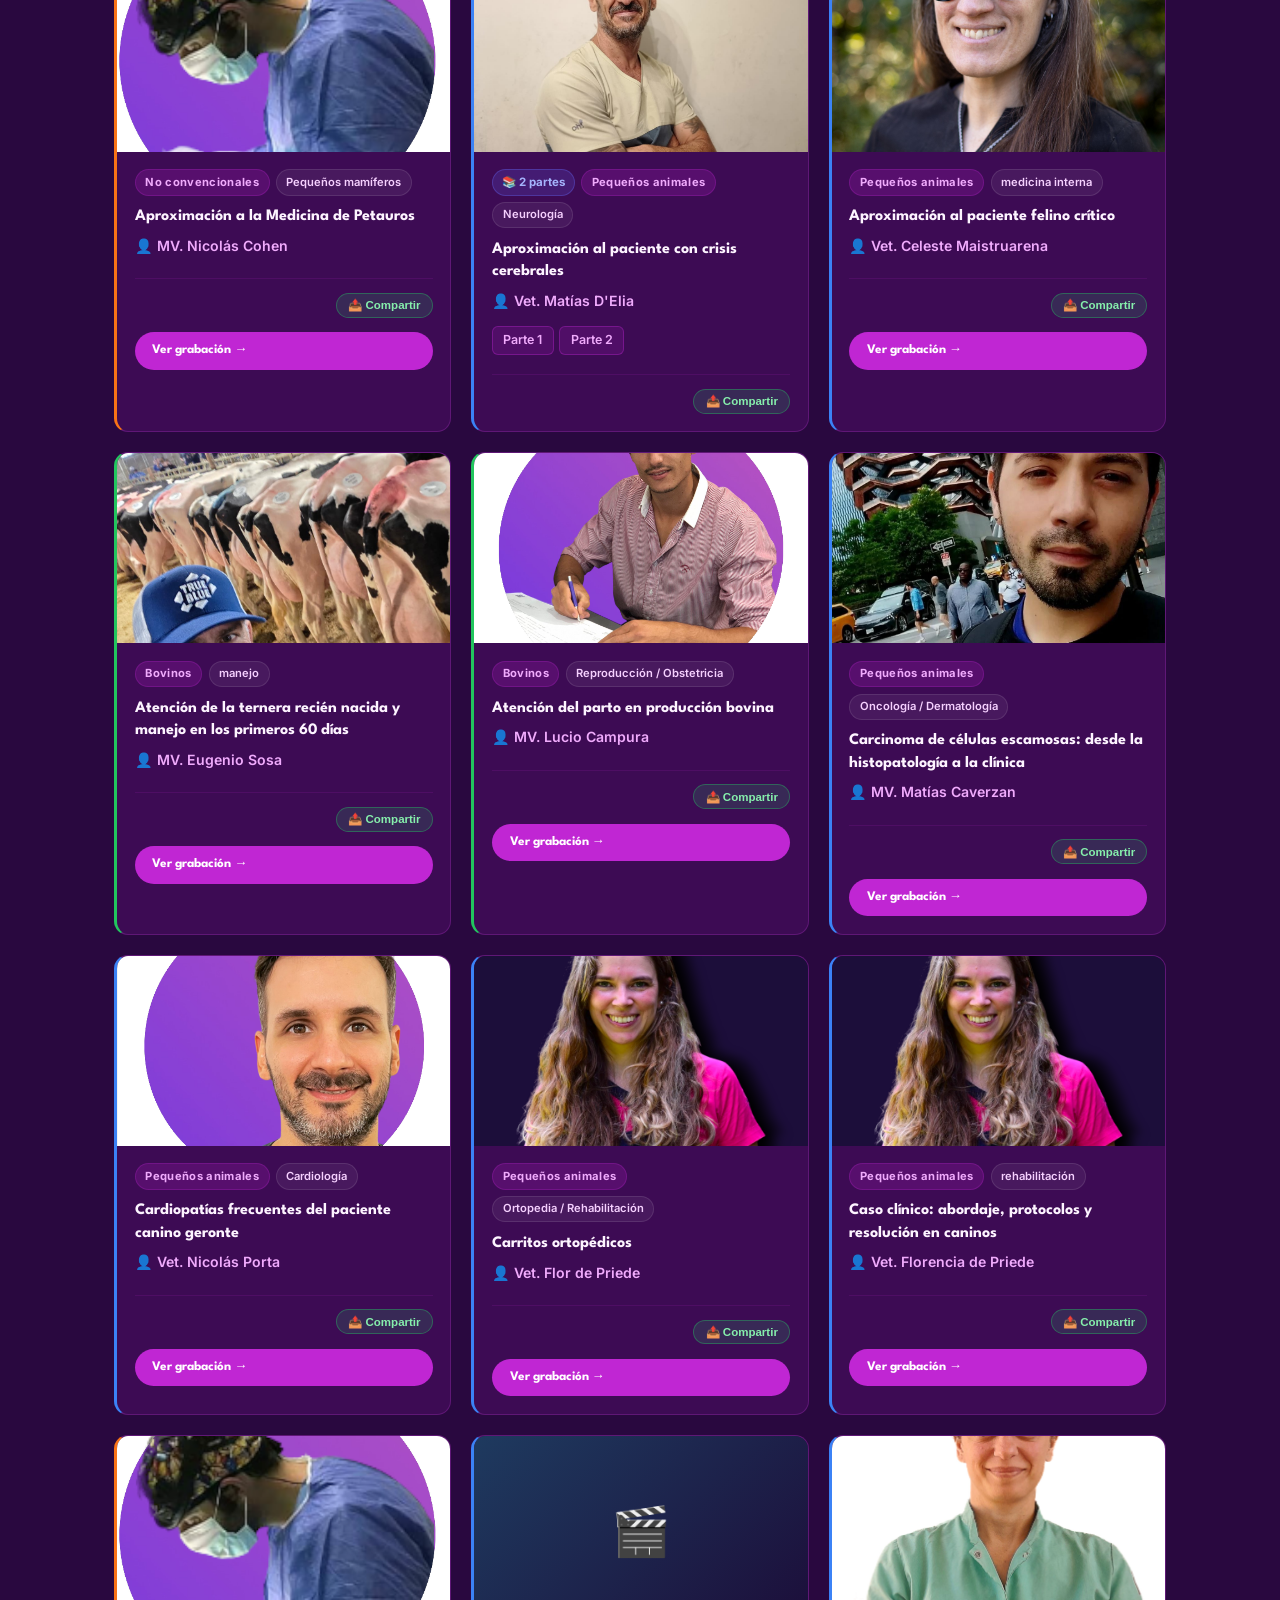
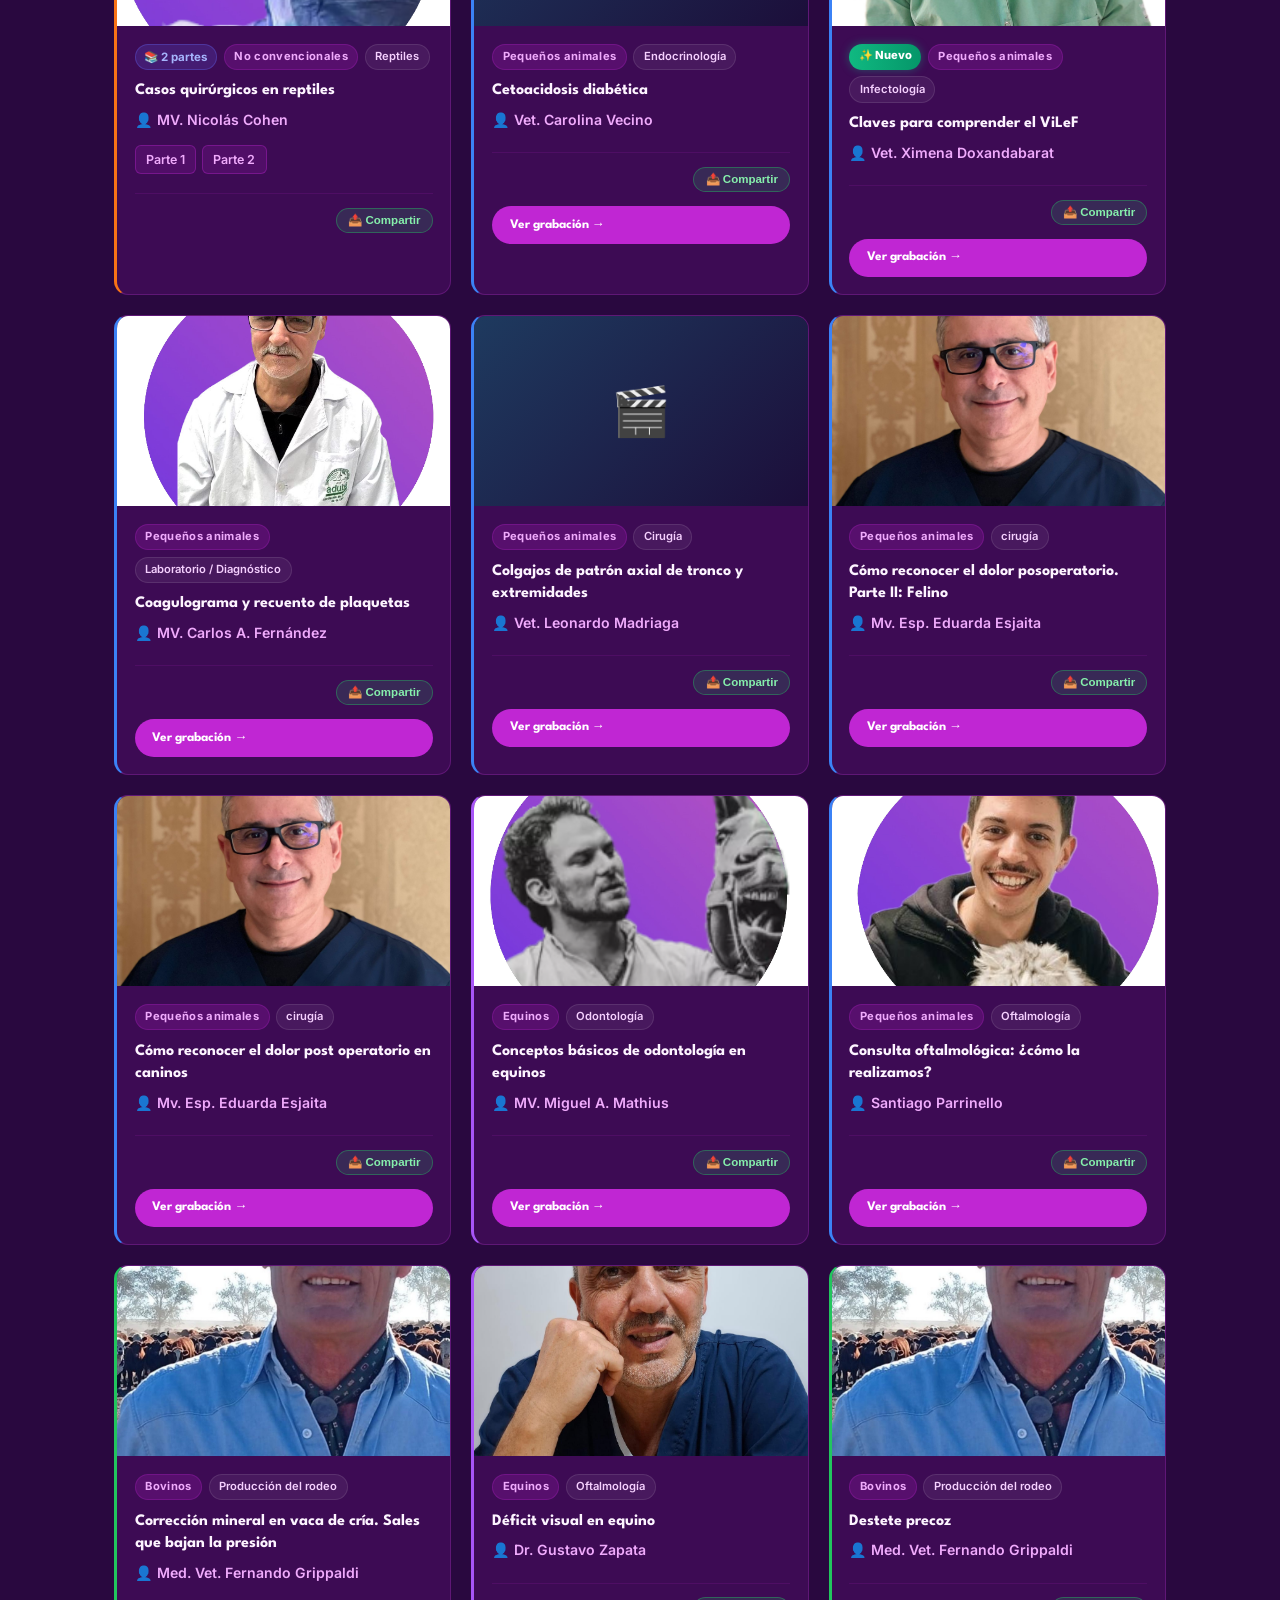
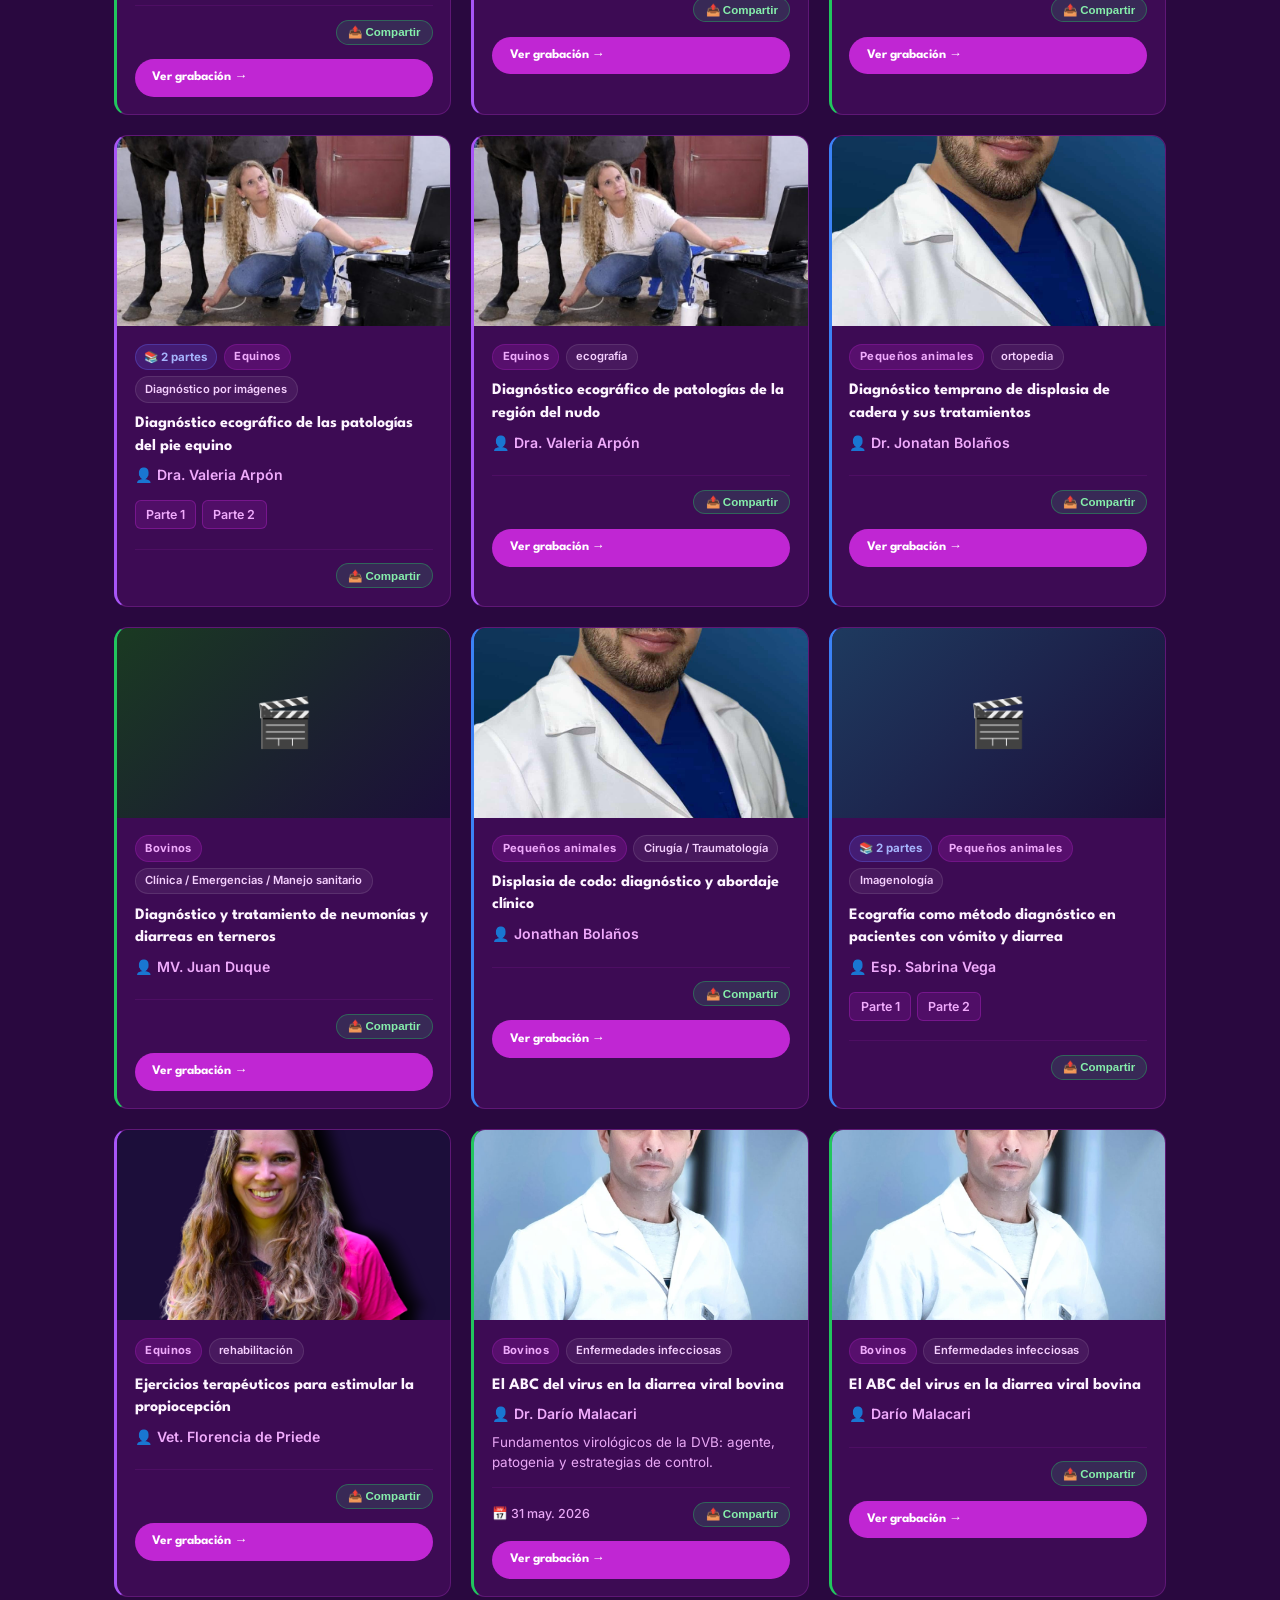
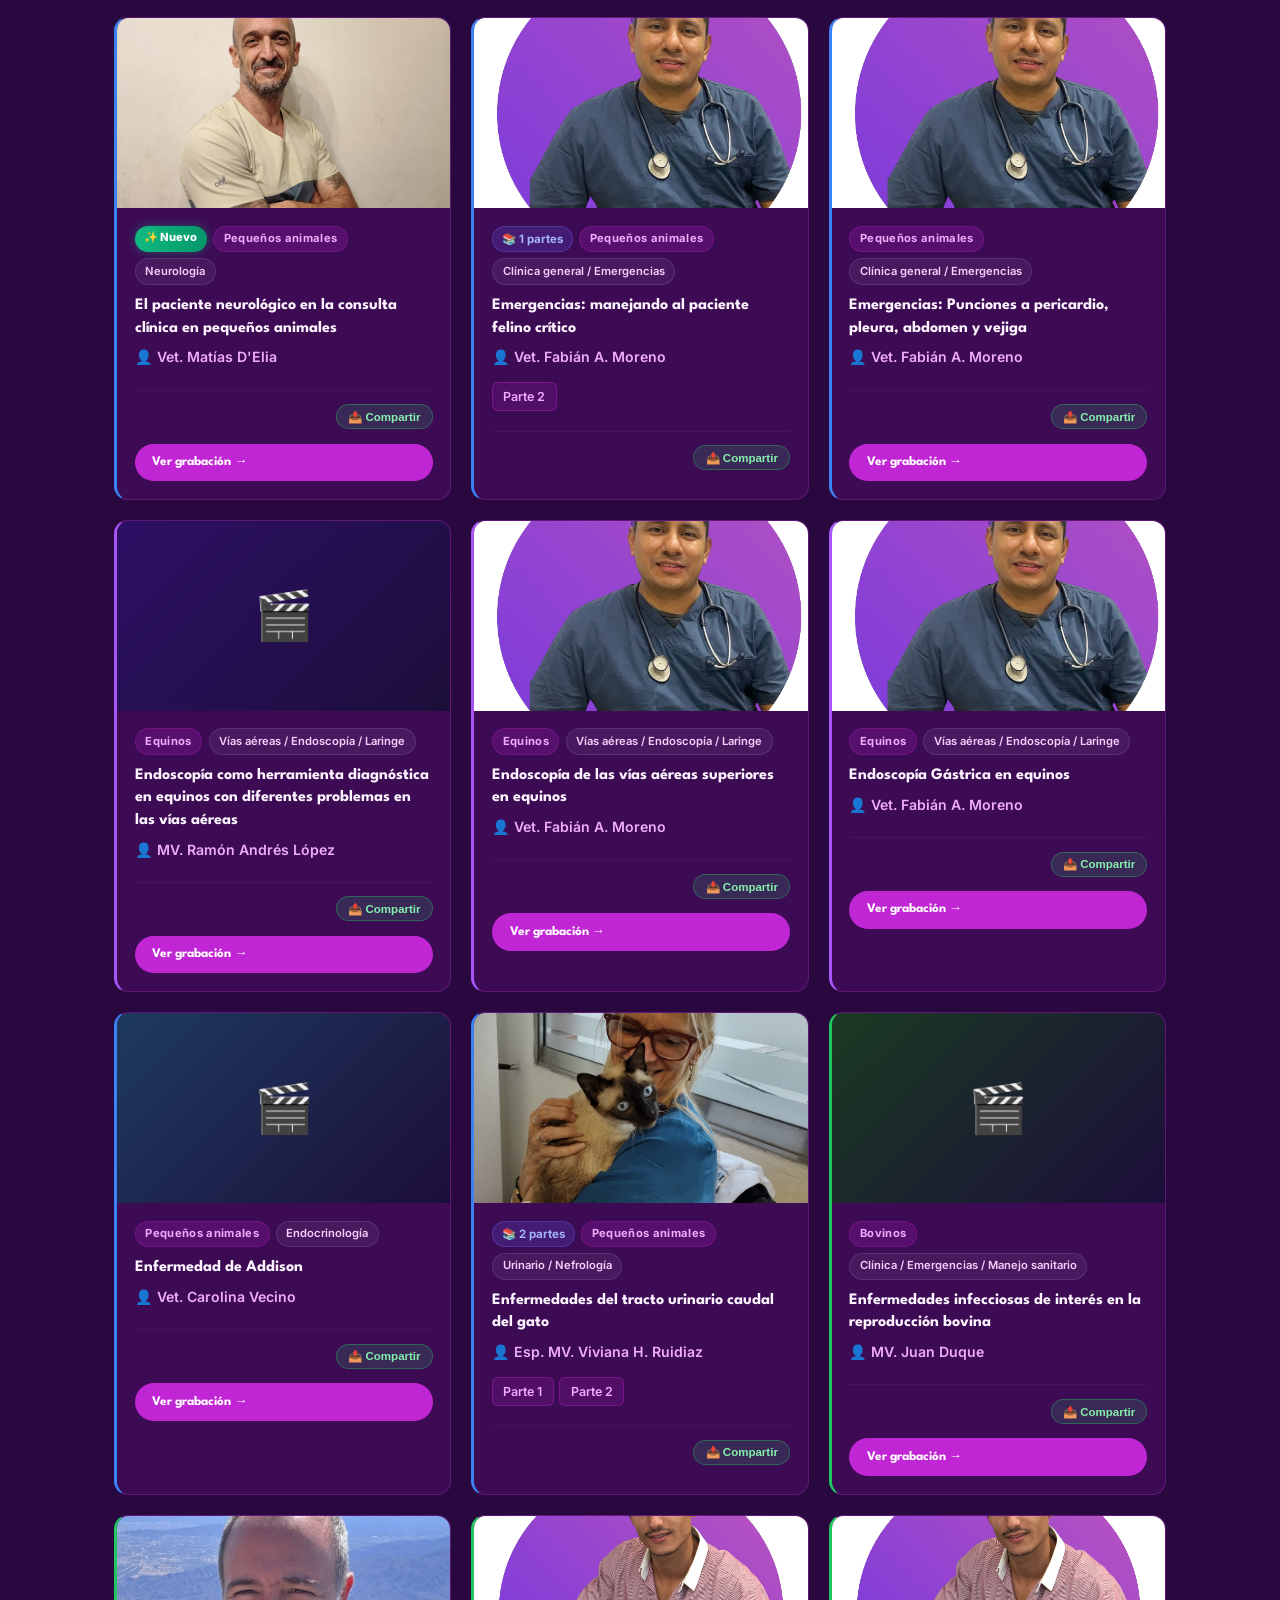
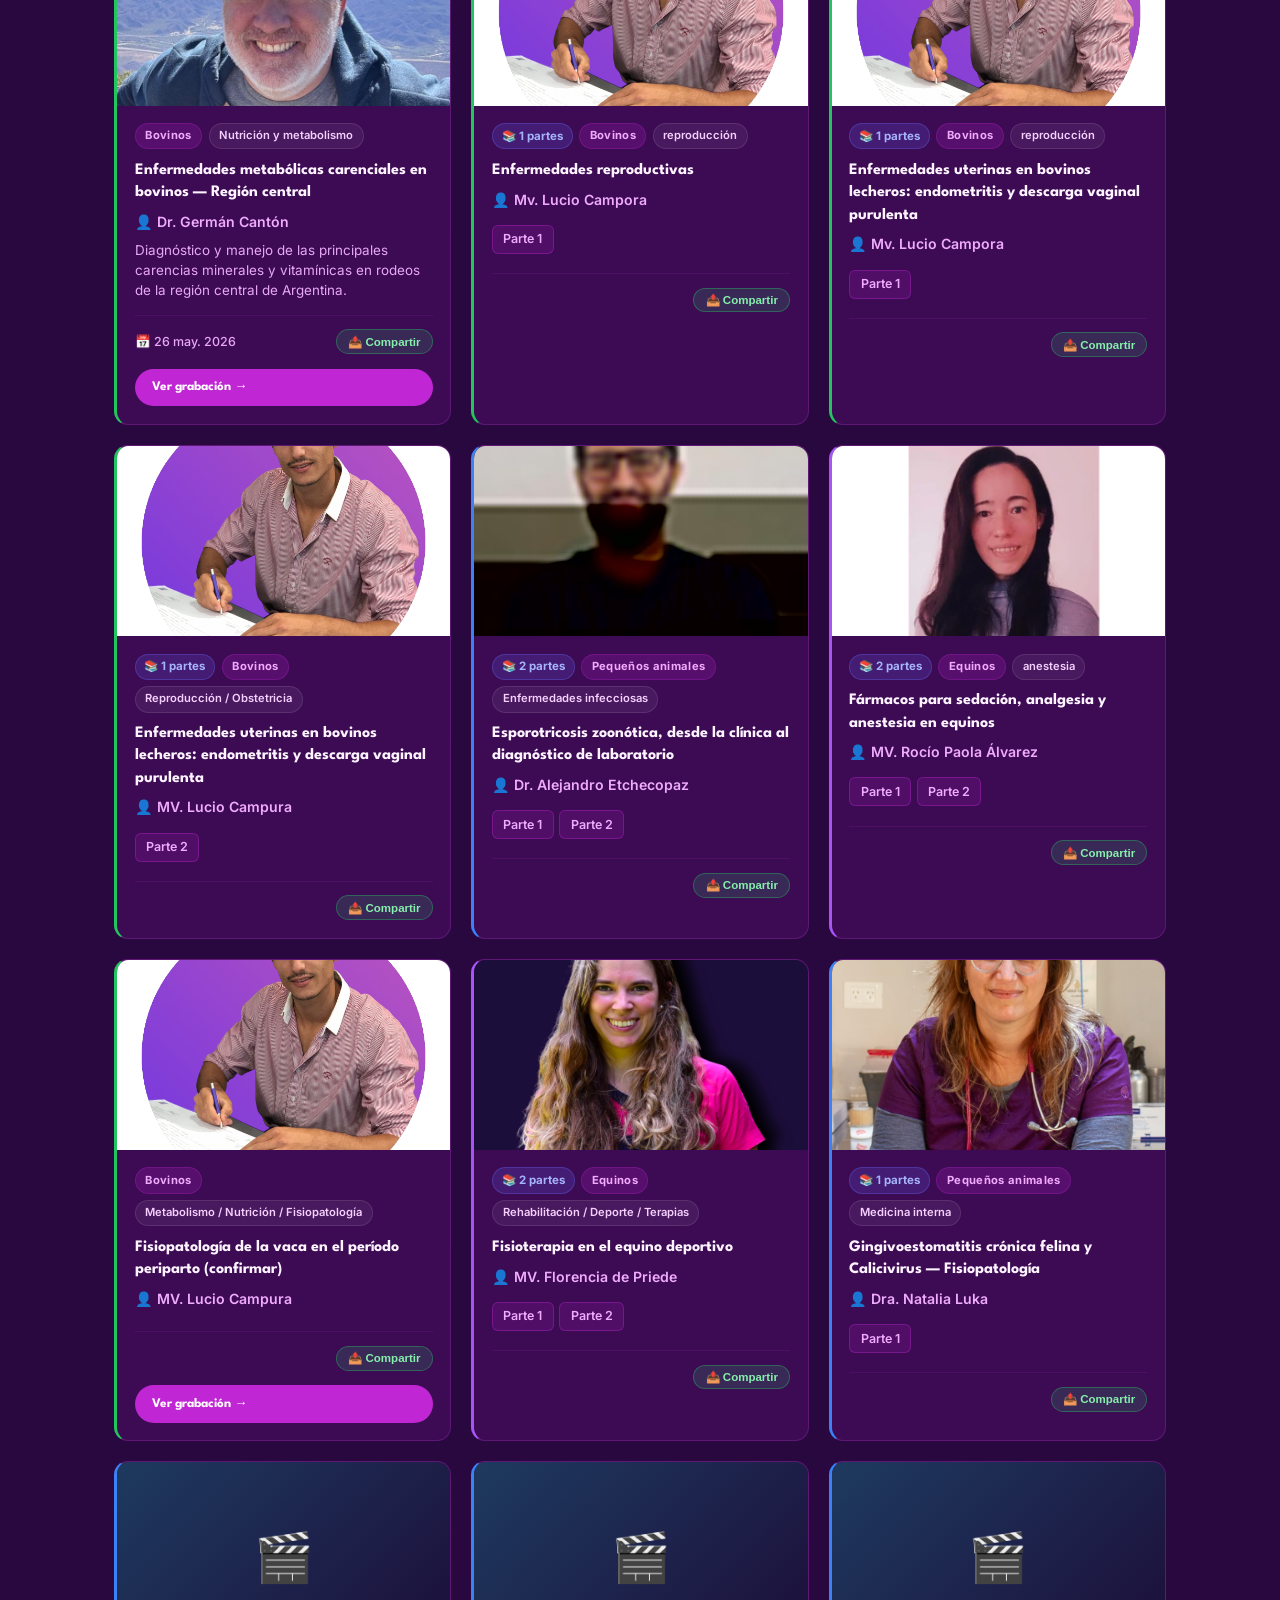
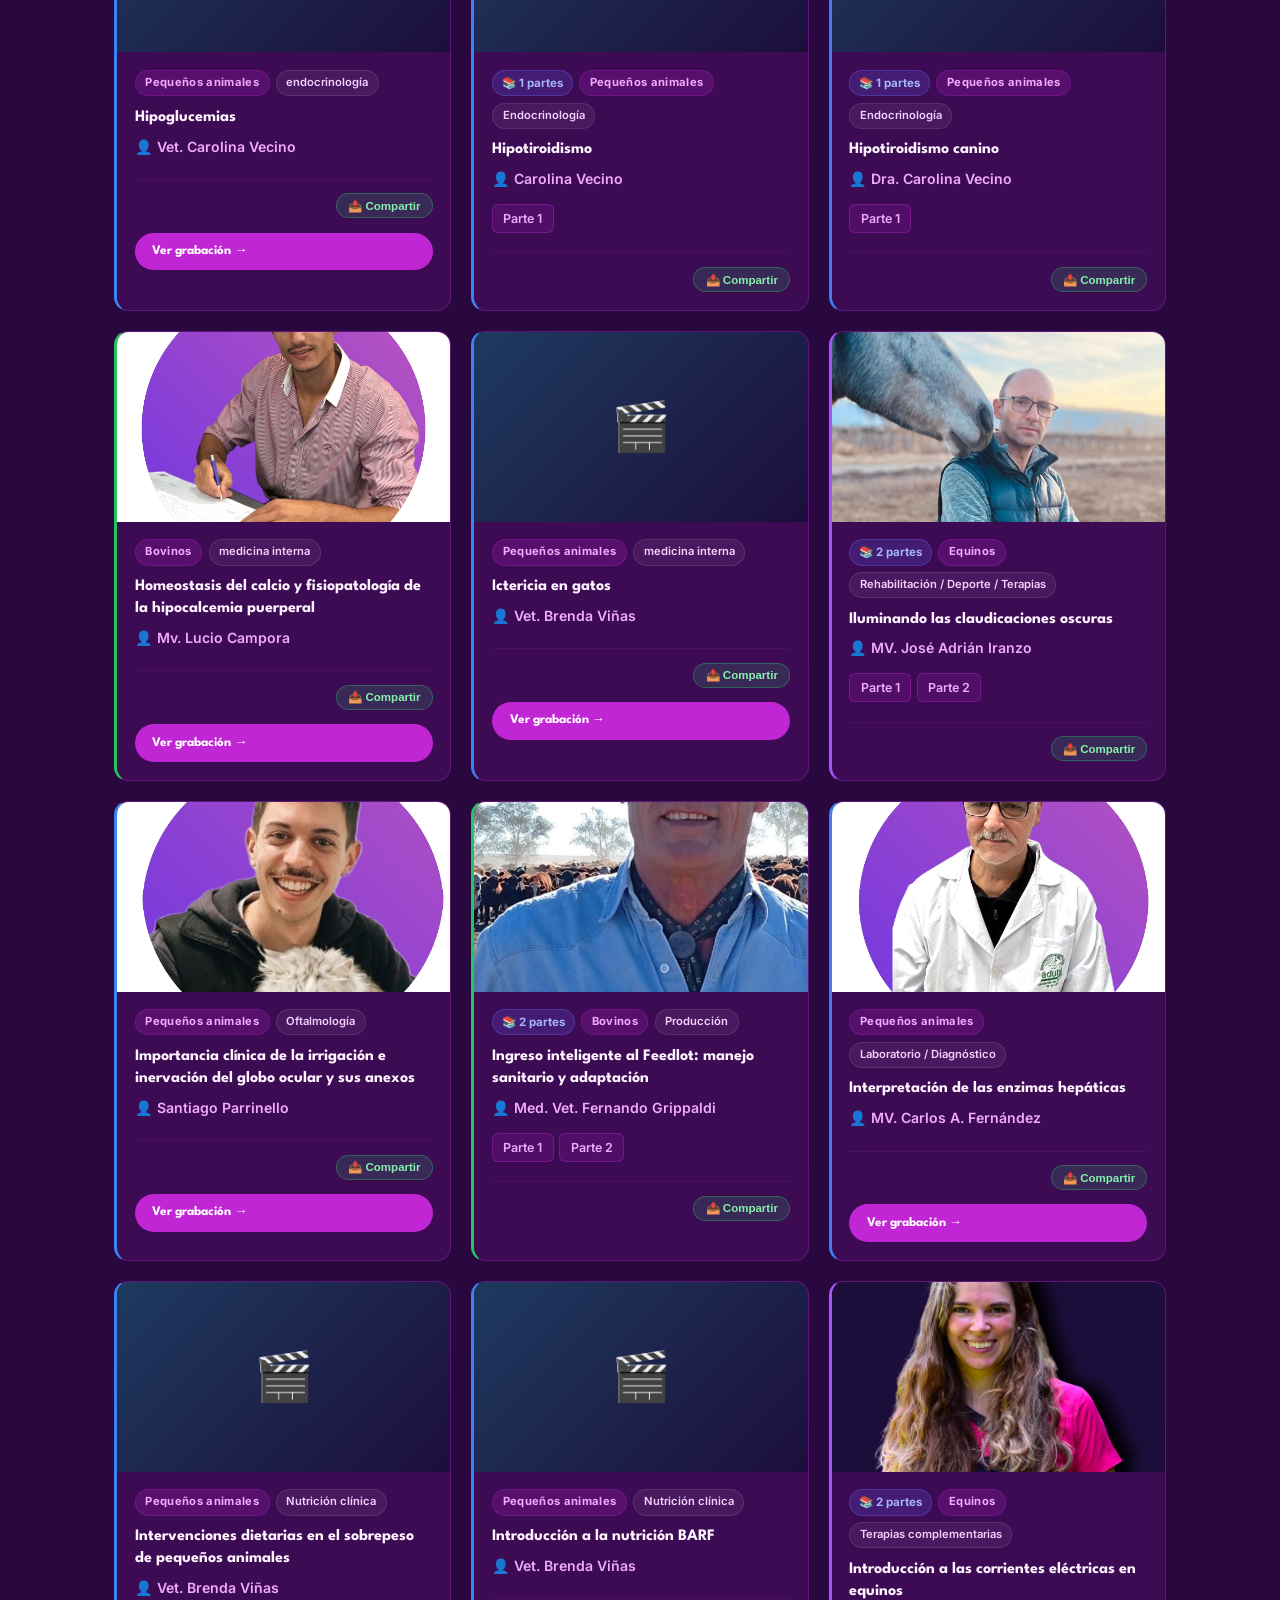
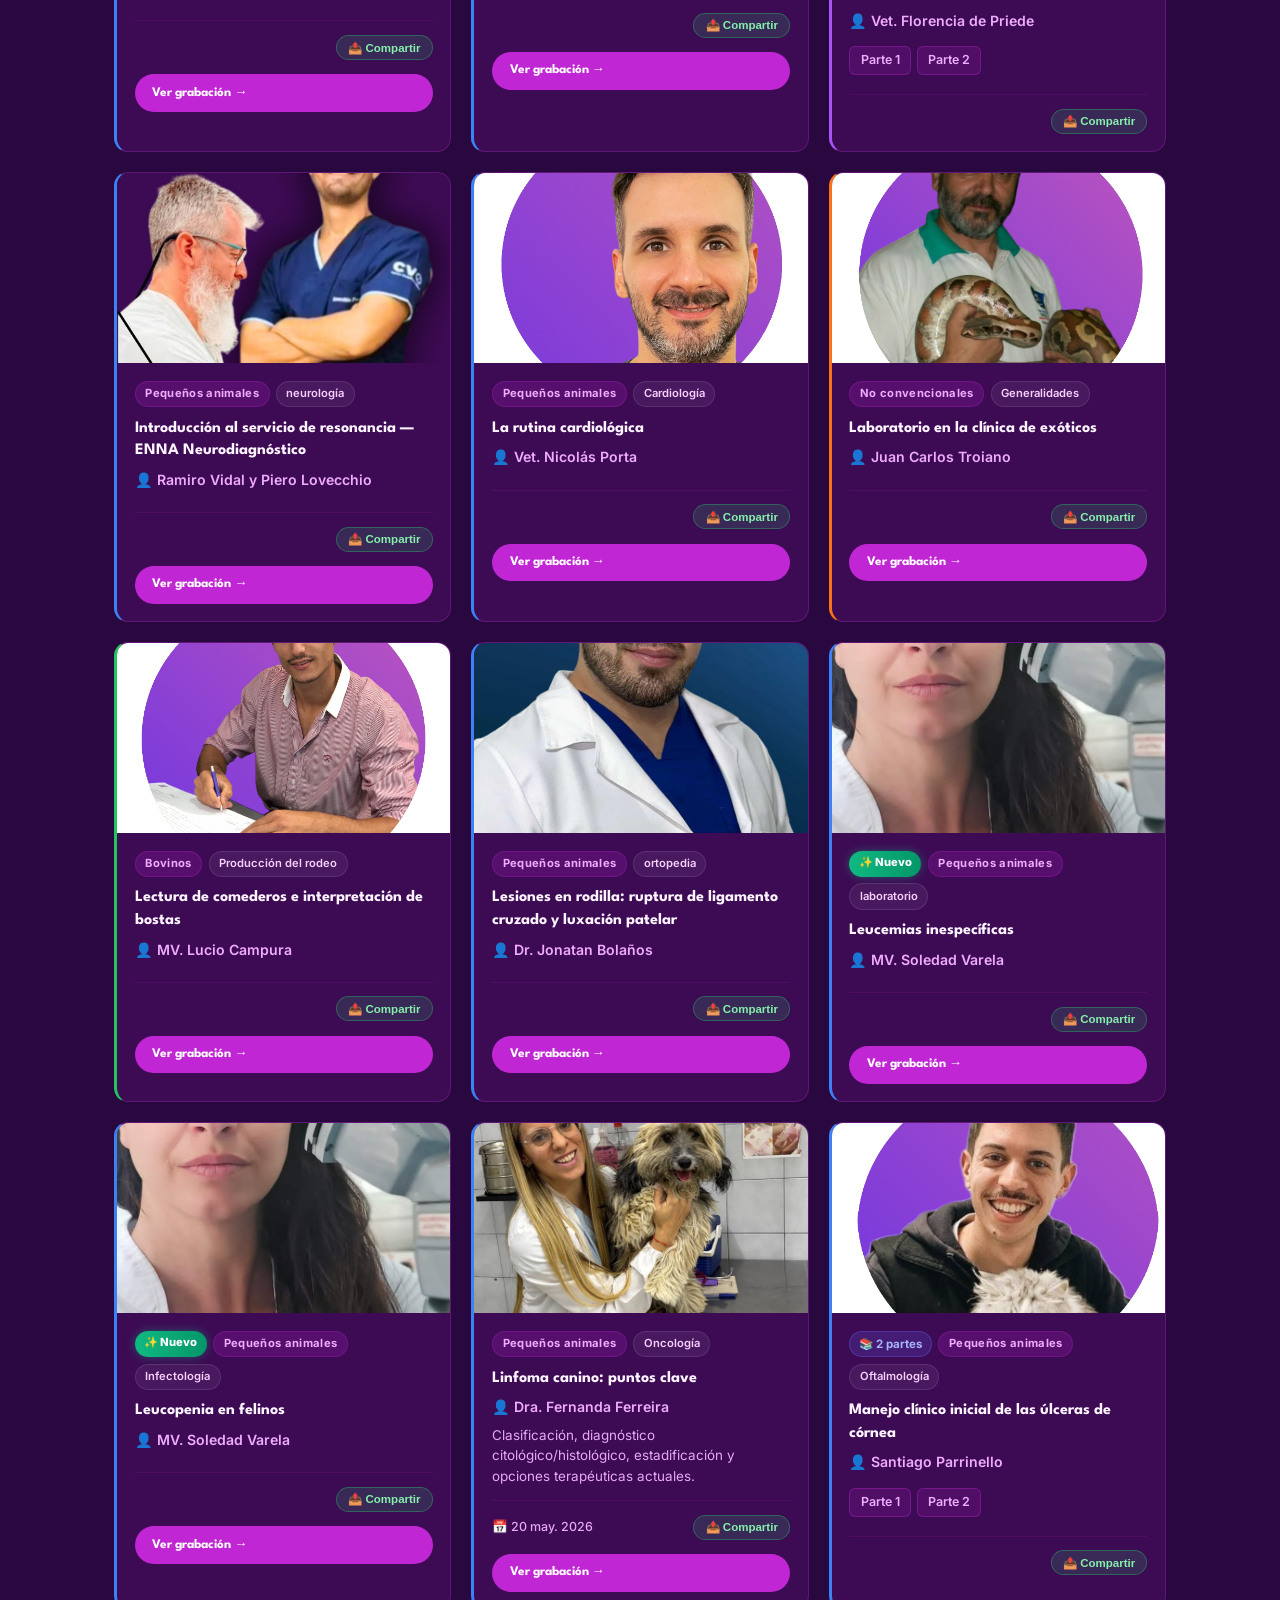
==== commit 5c458f73: "Eliminar "Análisis de orina" de Soledad Varela (ID 25, no existe) https://claude.ai/code/session_01F" ====
--- a/index.html
+++ b/index.html
@@ -10,7 +10,7 @@
   <link href="https://fonts.googleapis.com/css2?family=League+Spartan:wght@400;500;600;700;800;900&family=Inter:wght@400;500;600;700&display=swap" rel="stylesheet" />
   <link rel="icon" type="image/png" href="img/logo-canal.png" />
   <link rel="apple-touch-icon" href="img/logo-canal.png" />
-  <link rel="stylesheet" href="style.css?v=27" />
+  <link rel="stylesheet" href="style.css?v=28" />
 </head>
 <body>
 
@@ -208,9 +208,9 @@
   </div>
 </div>
 
-<script src="data.js?v=27"></script>
-<script src="script.js?v=27"></script>
-<script src="analytics.js?v=27"></script>
+<script src="data.js?v=28"></script>
+<script src="script.js?v=28"></script>
+<script src="analytics.js?v=28"></script>
 <script>document.getElementById("year").textContent = new Date().getFullYear();</script>
 </body>
 </html>
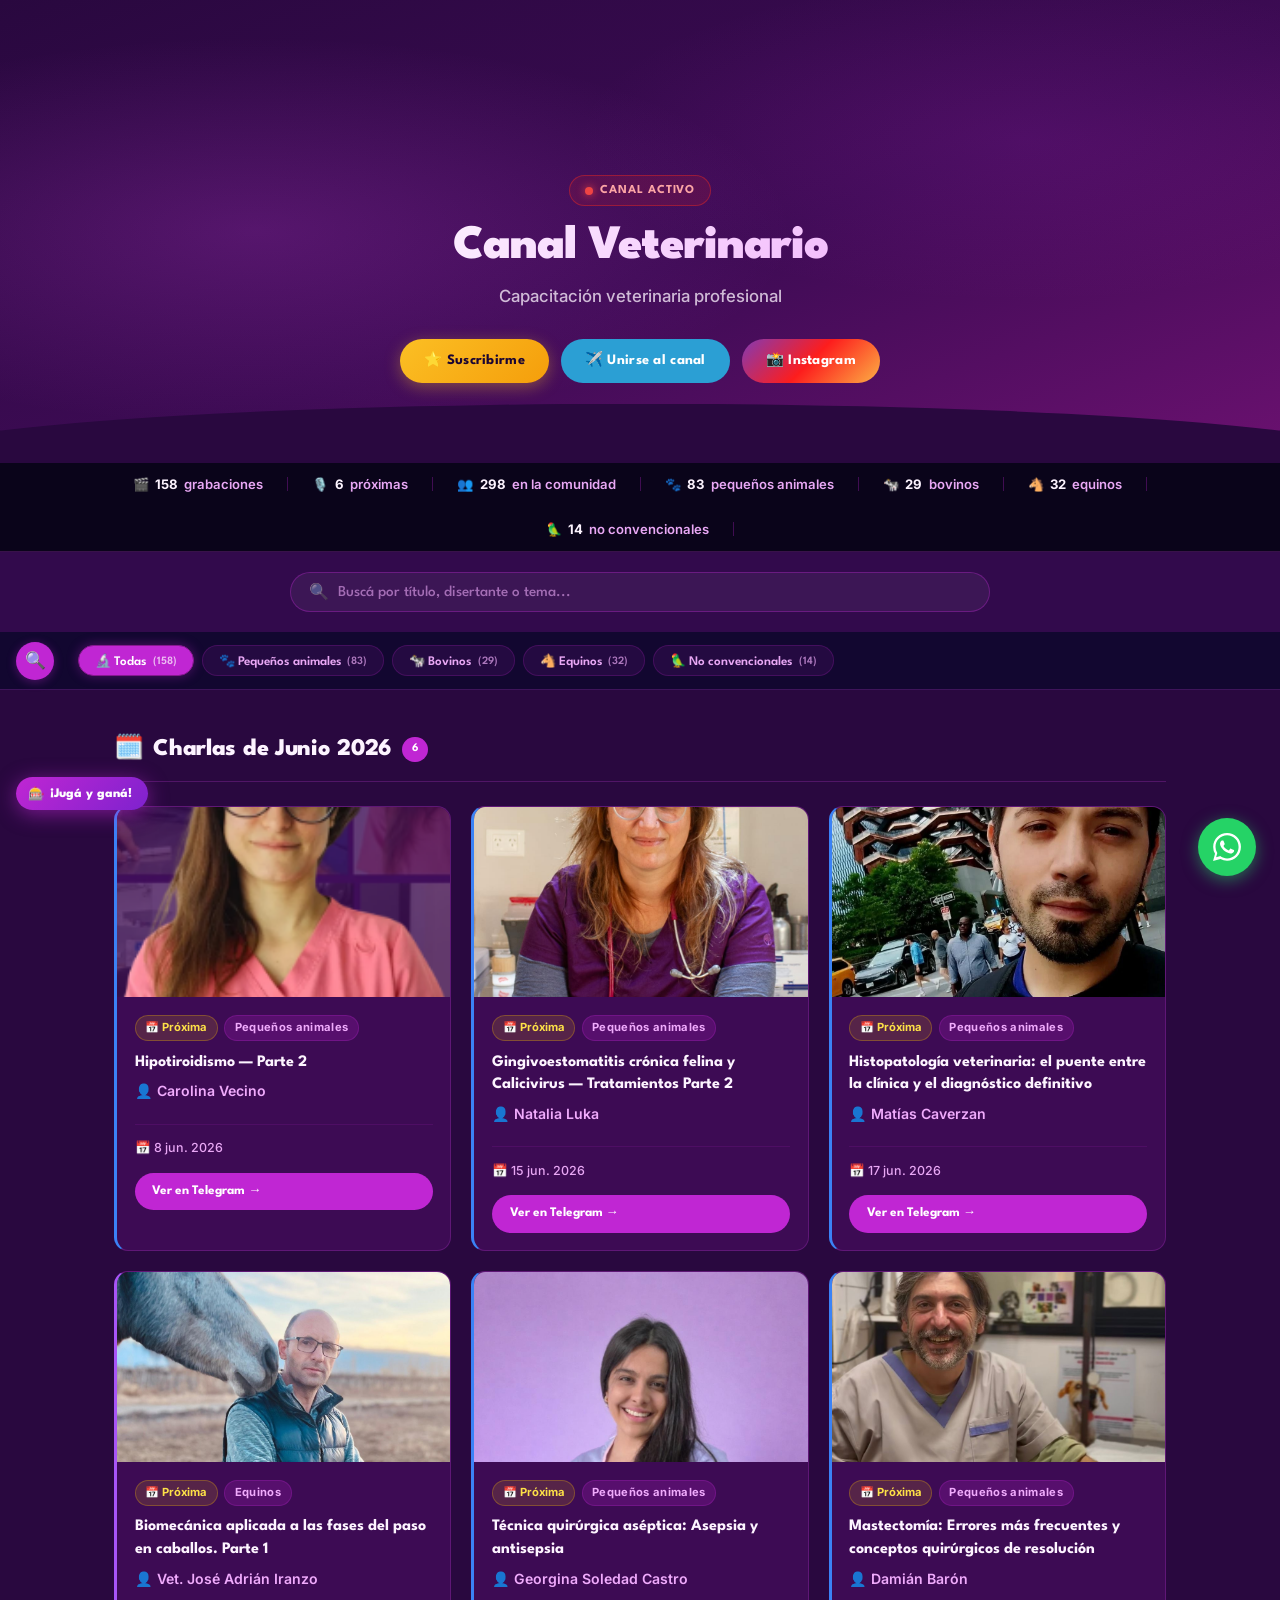
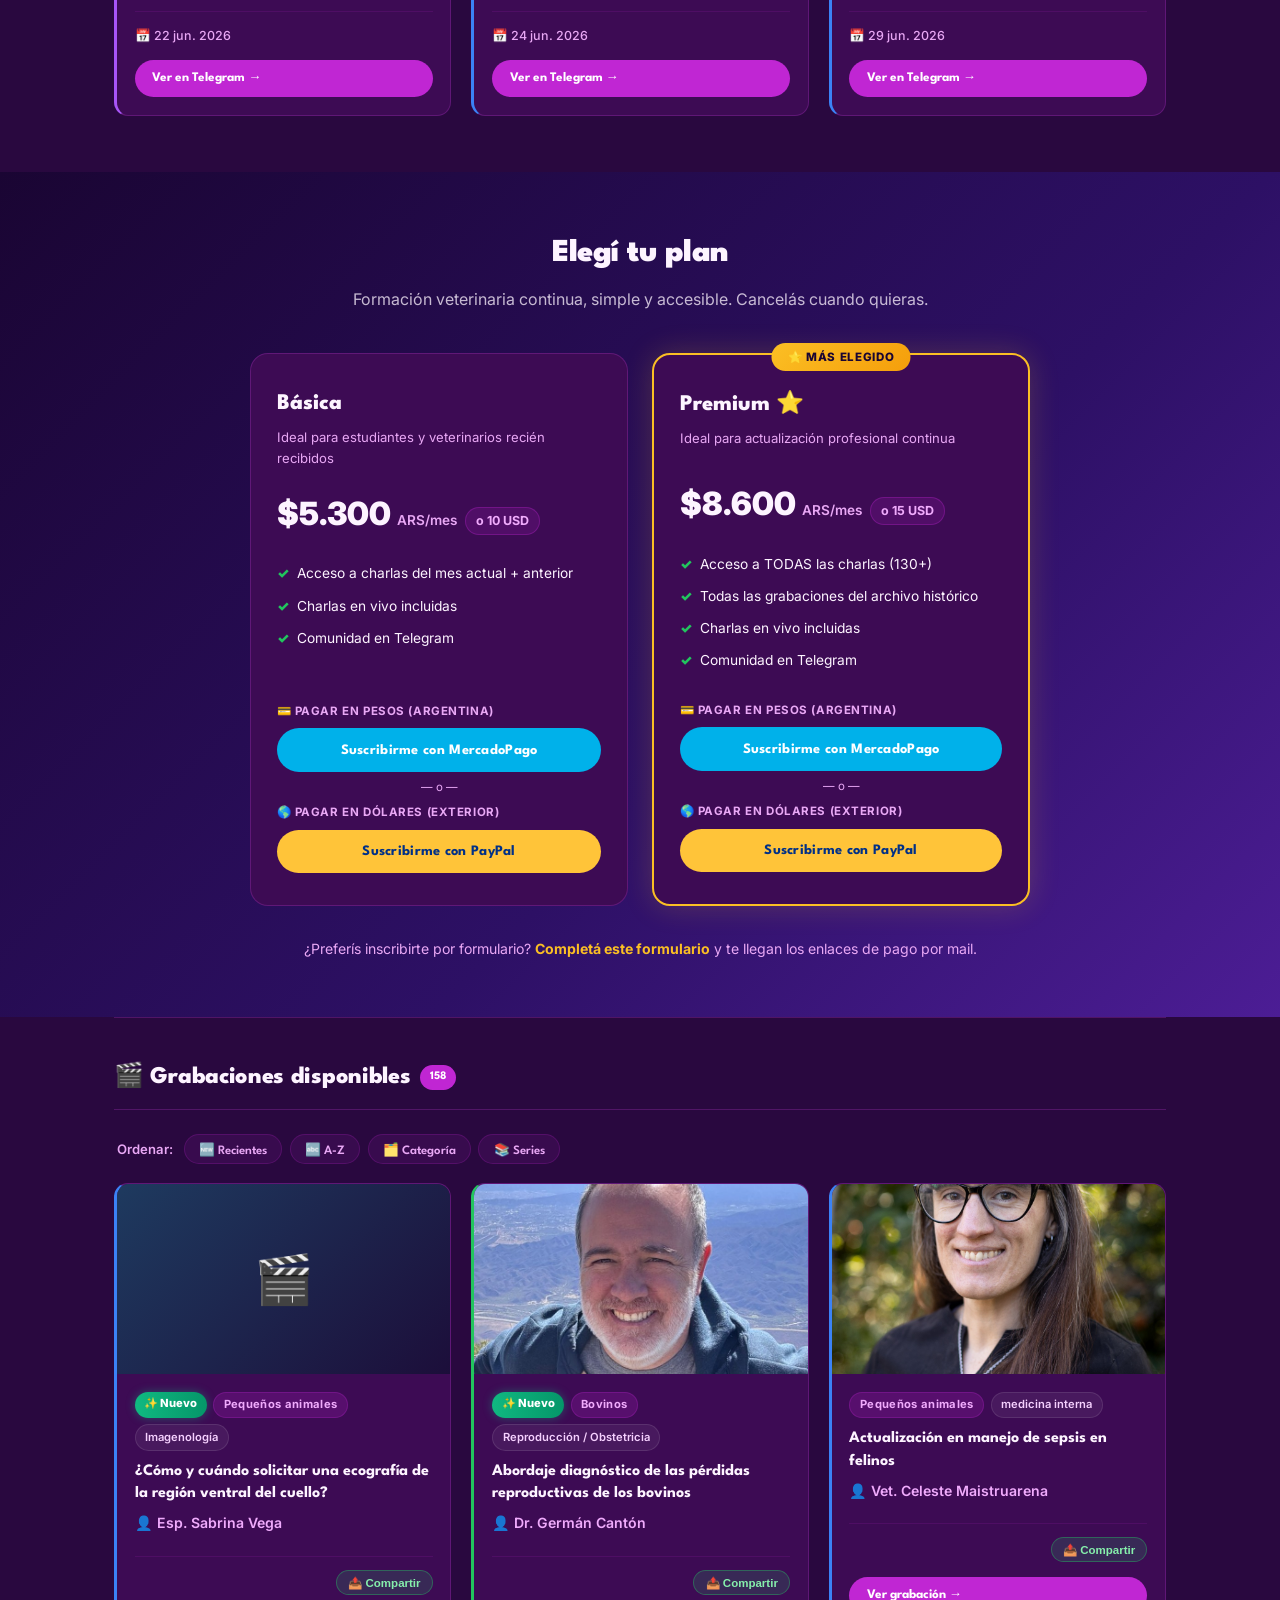
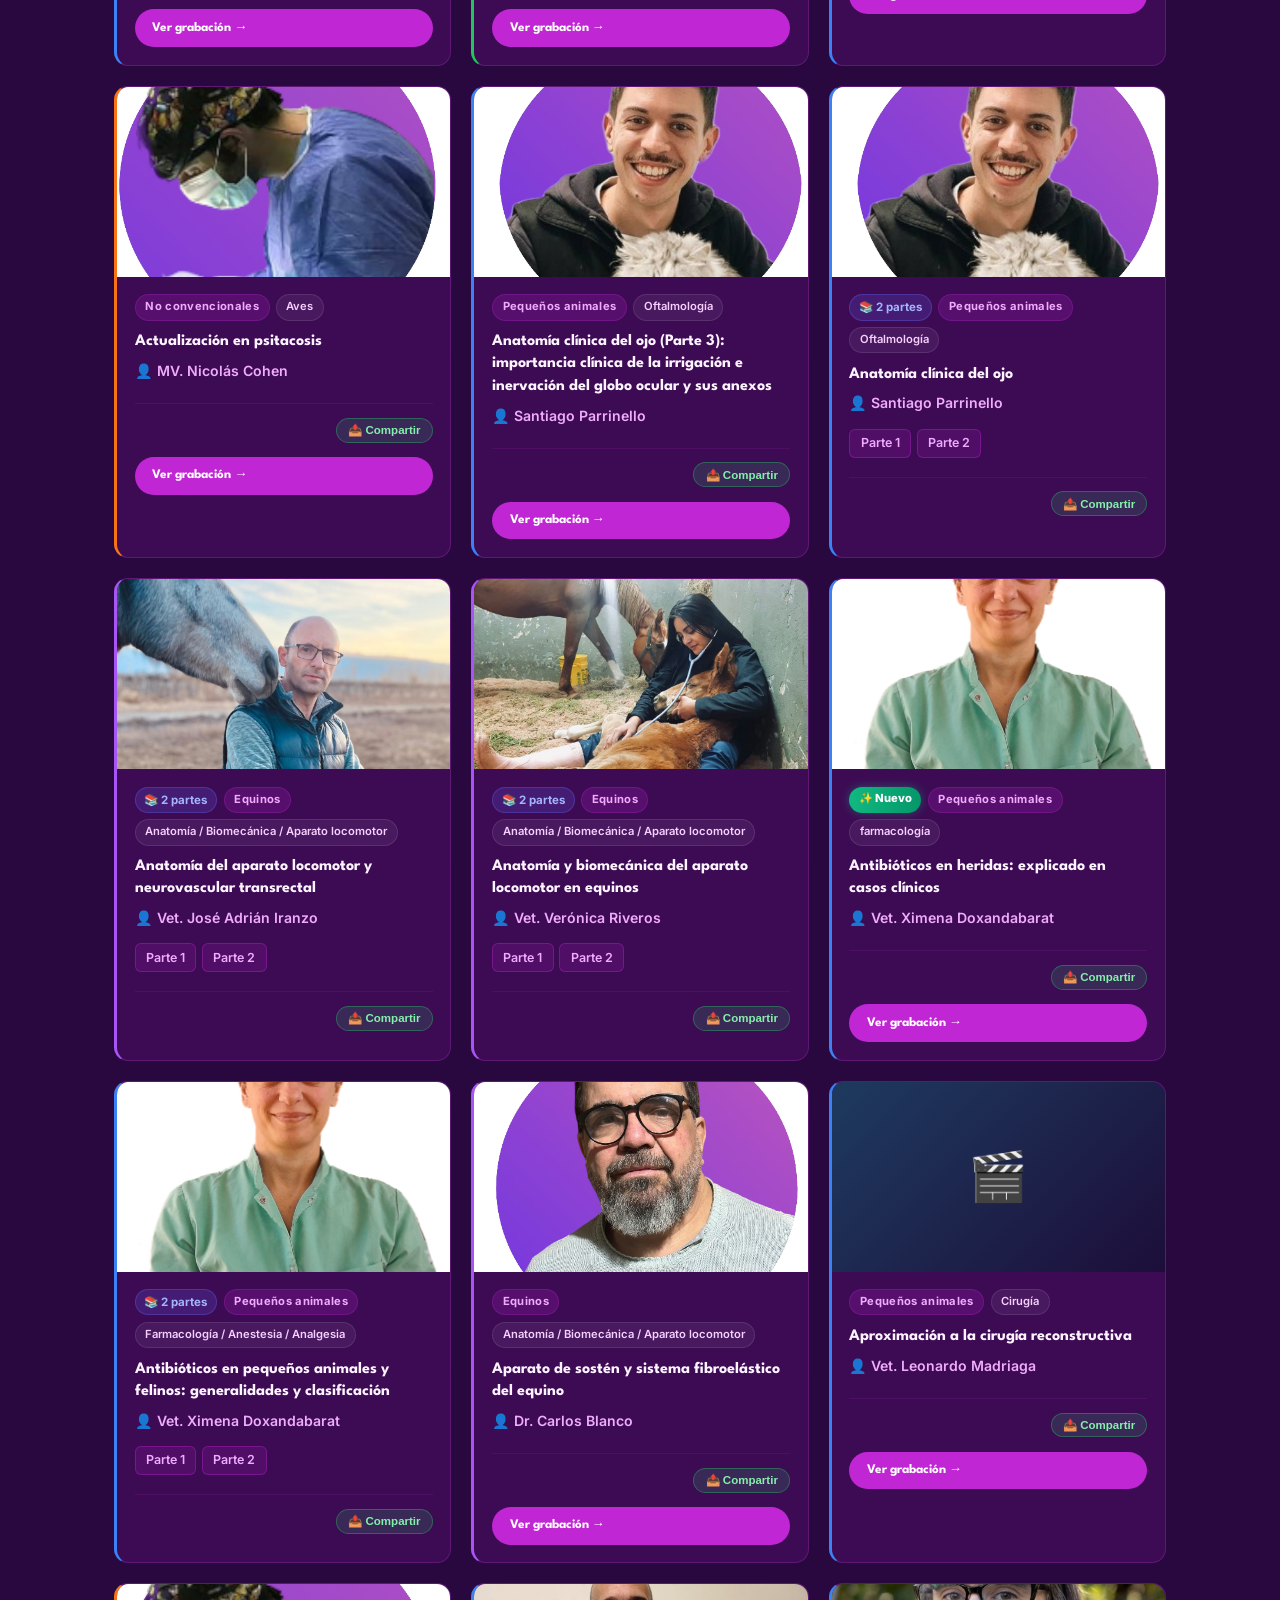
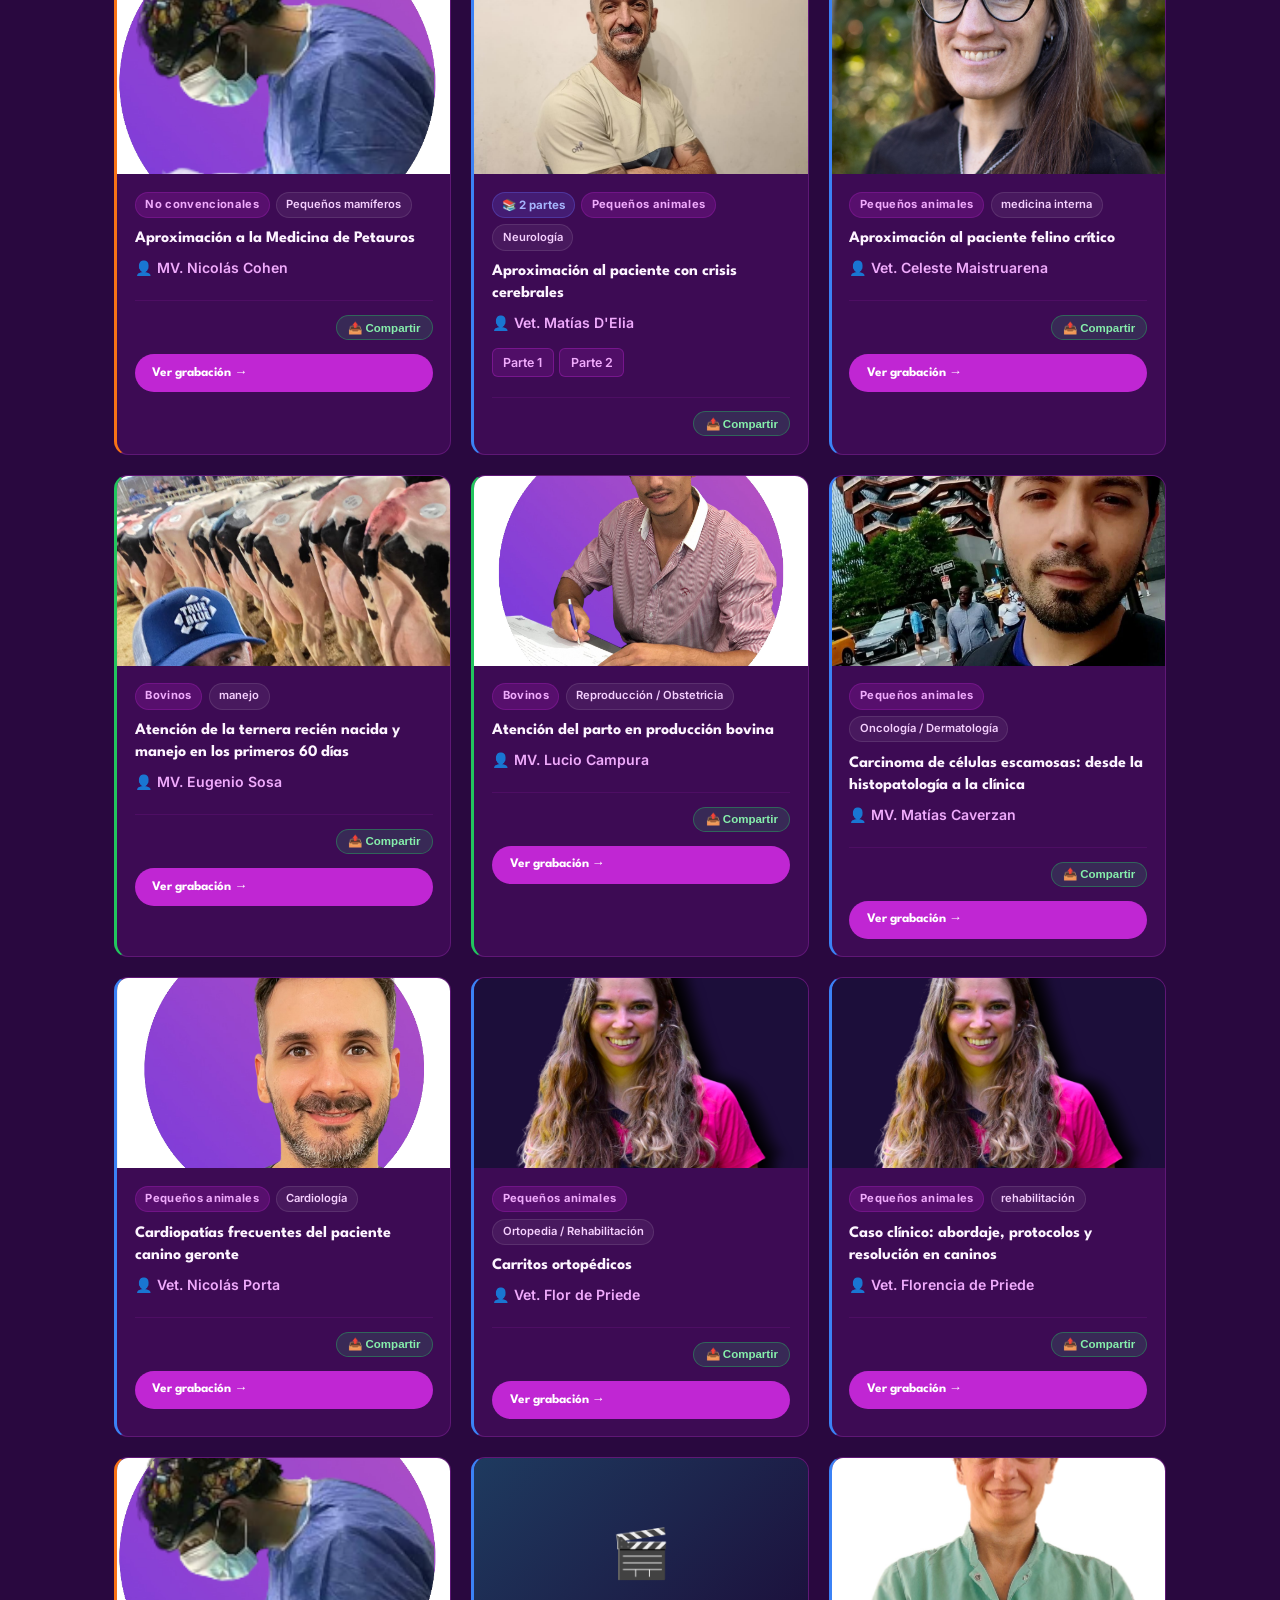
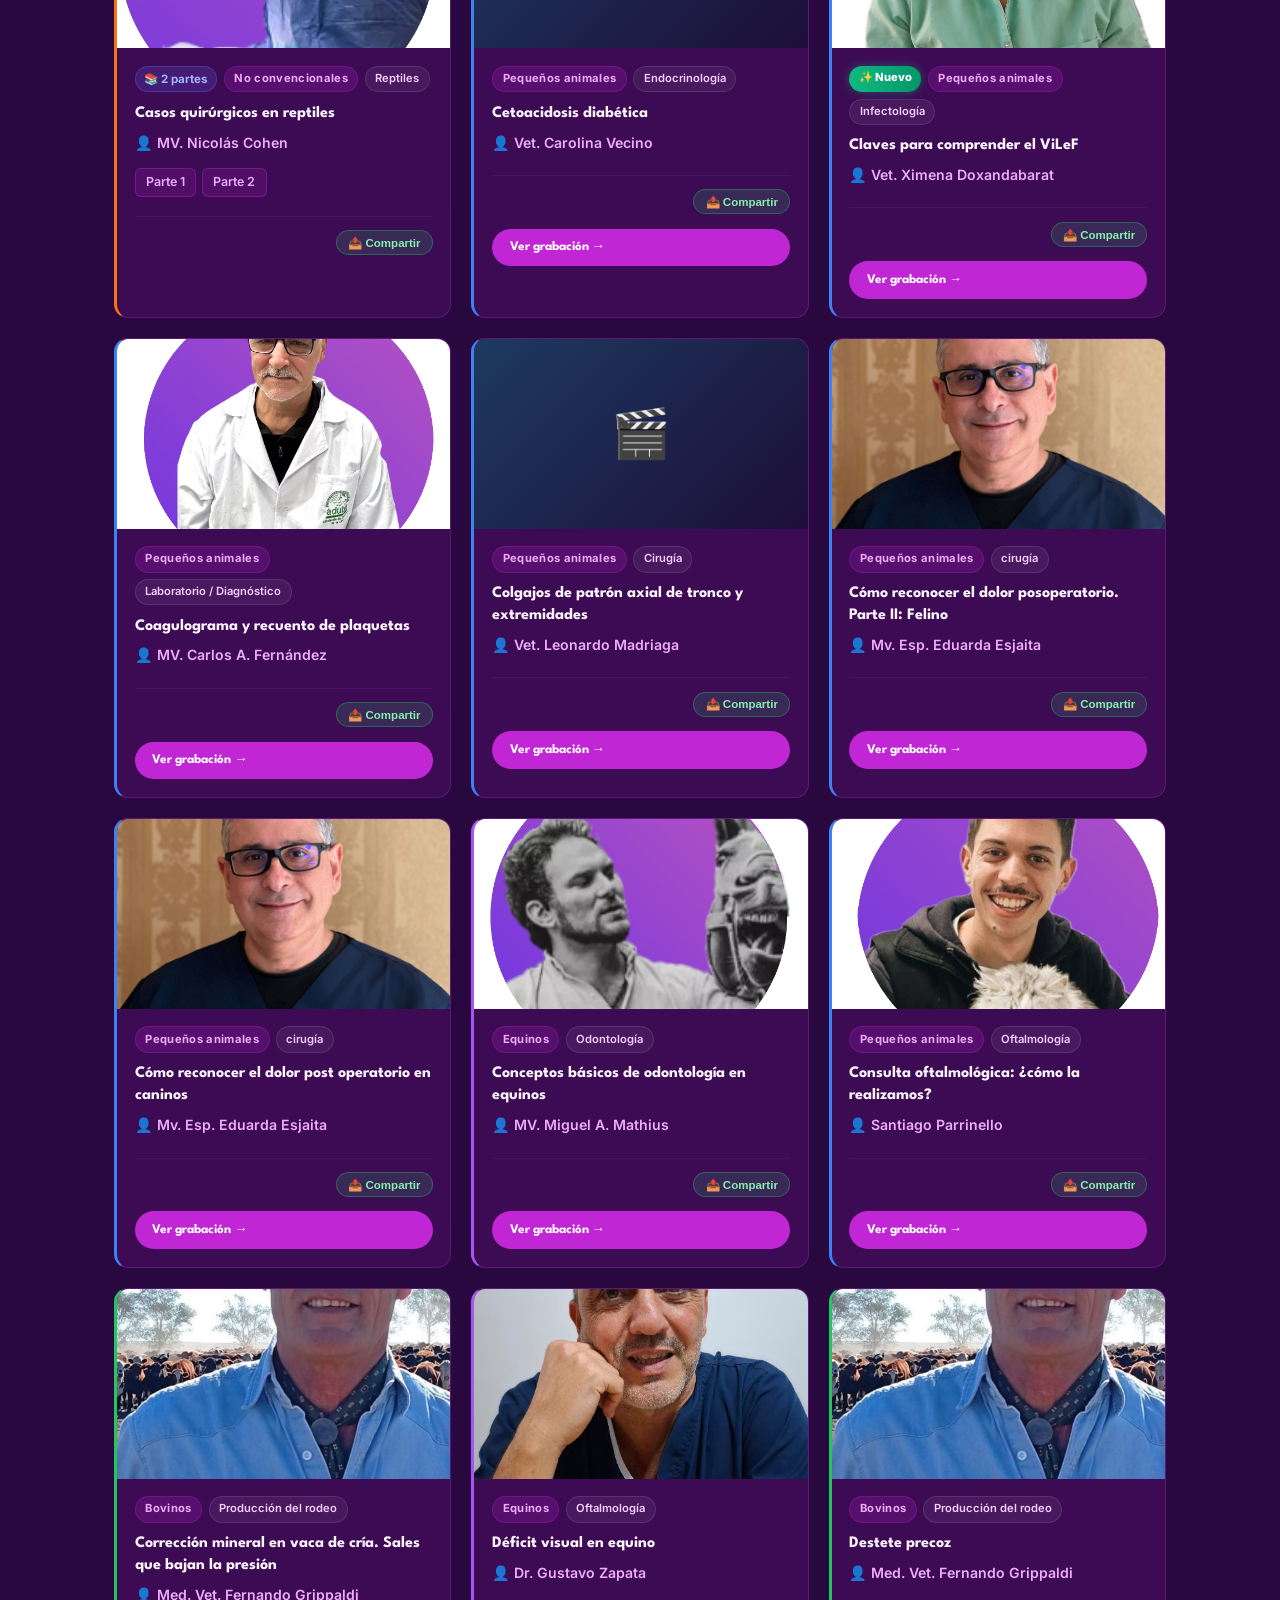
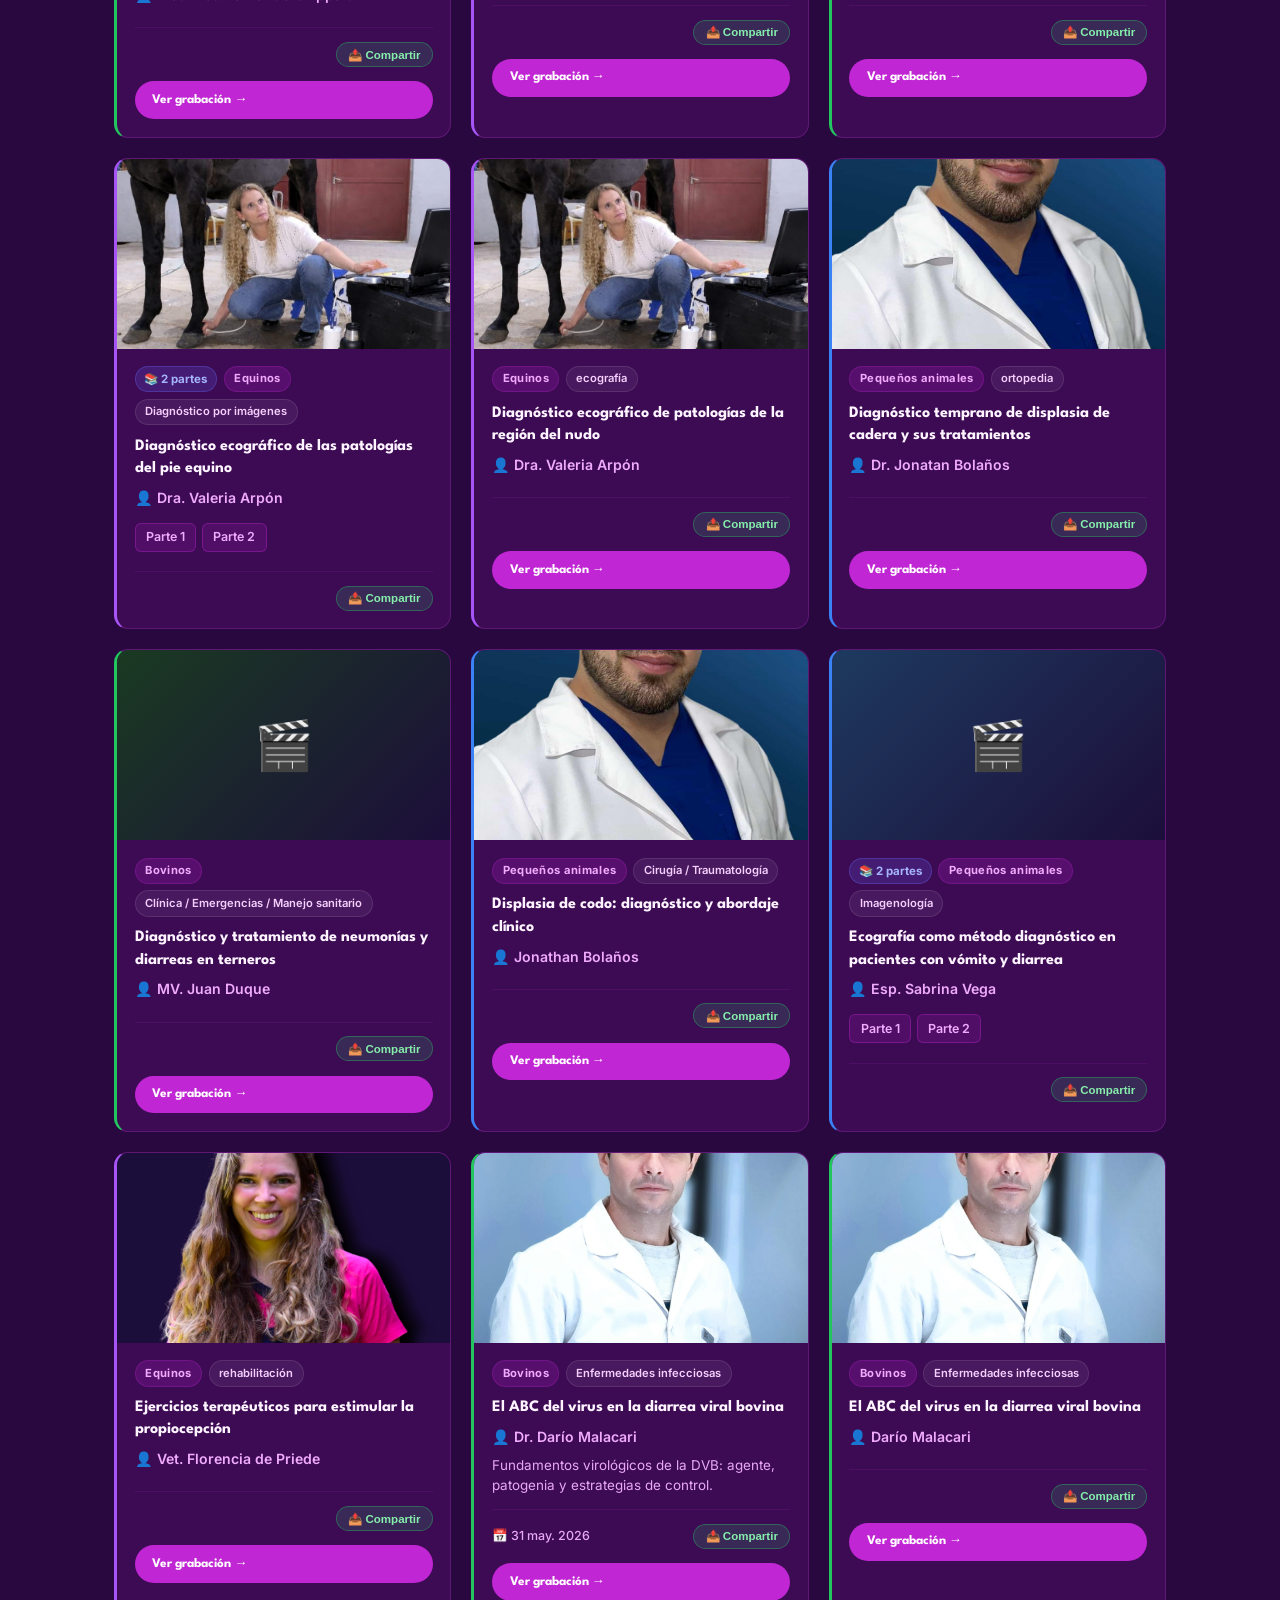
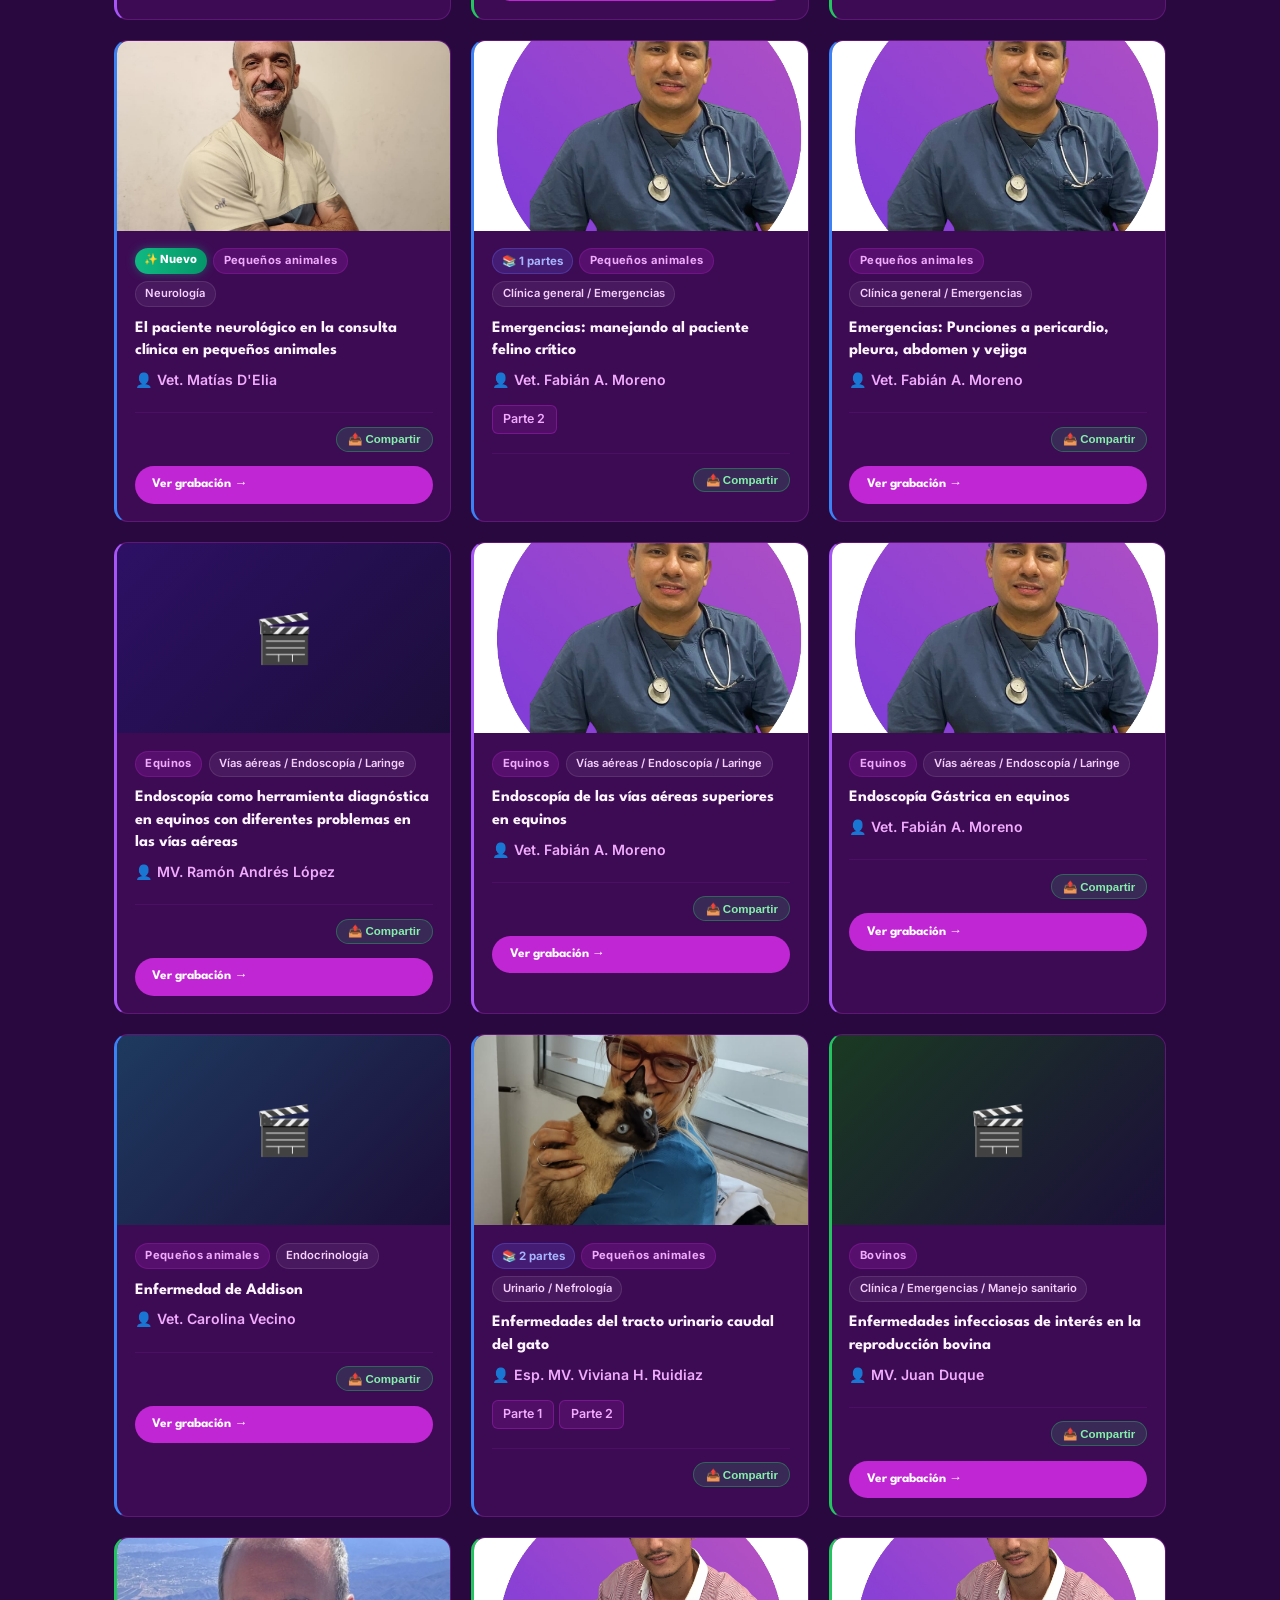
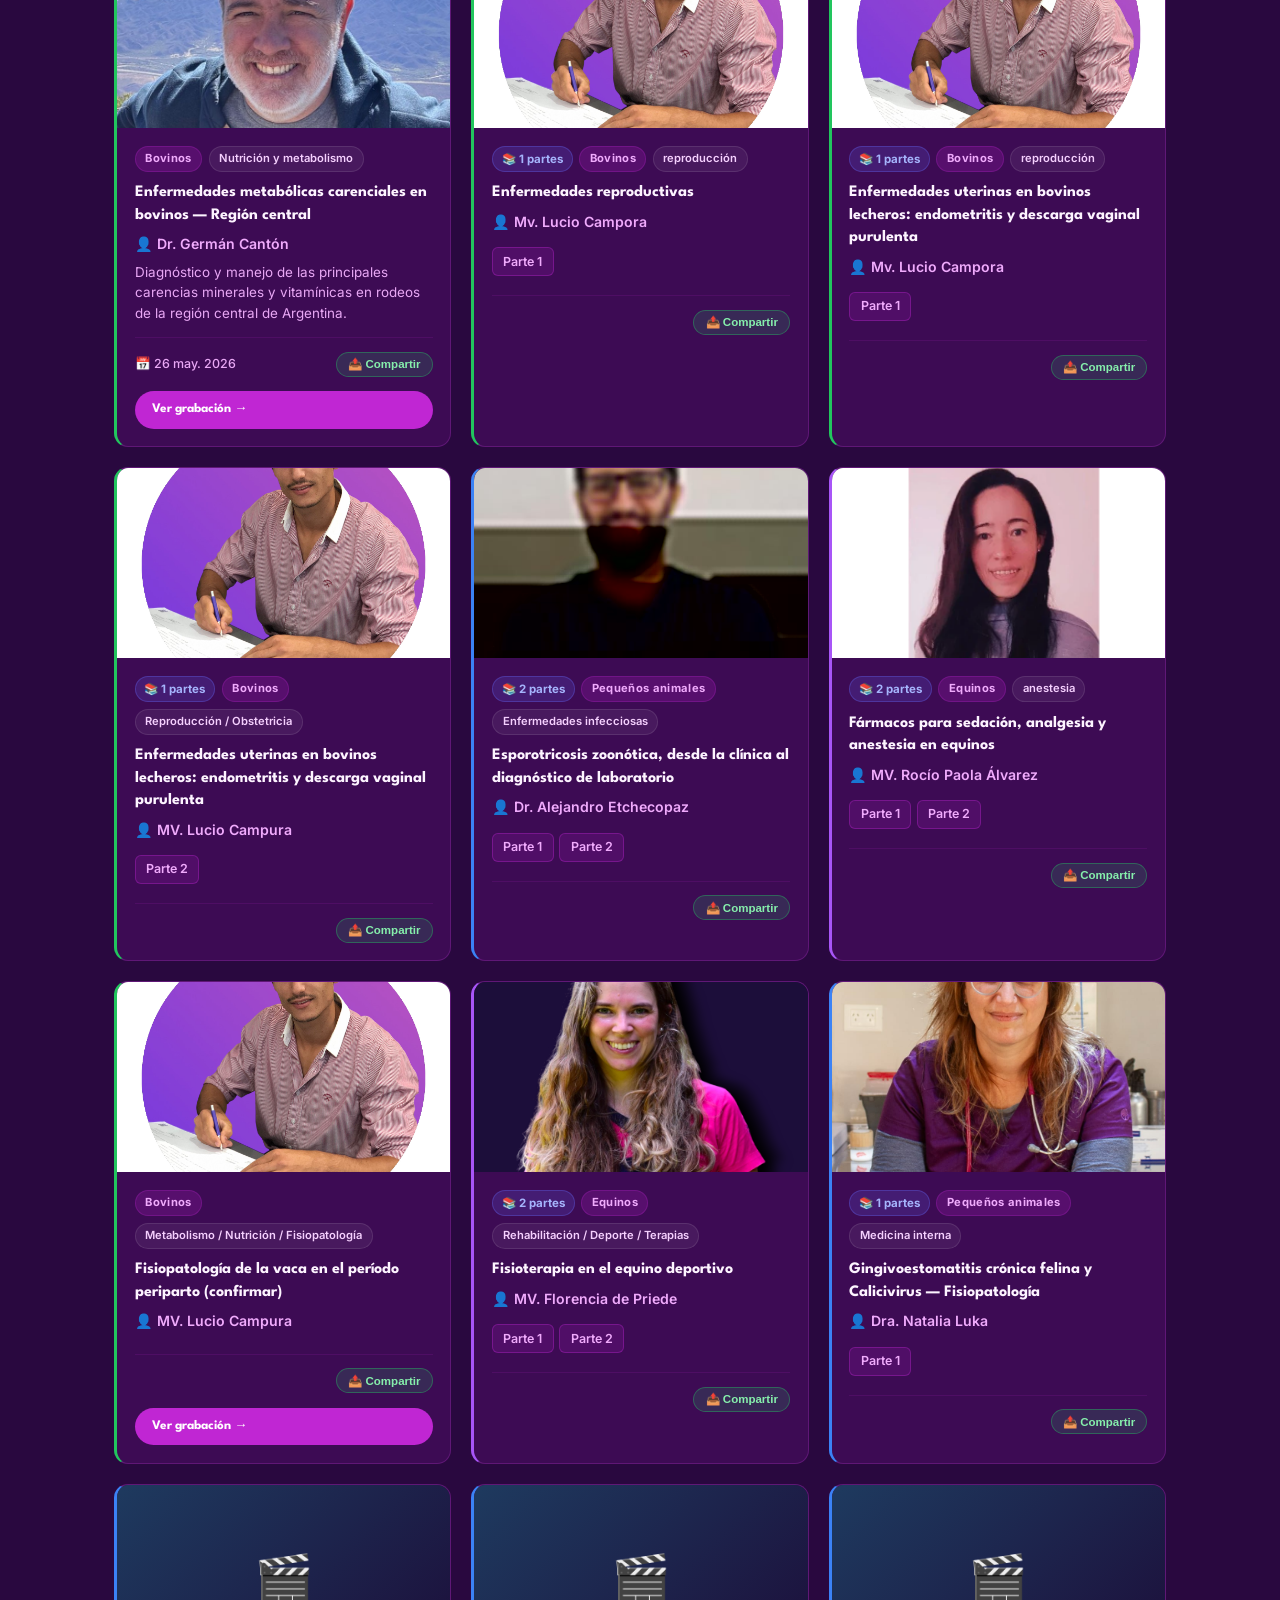
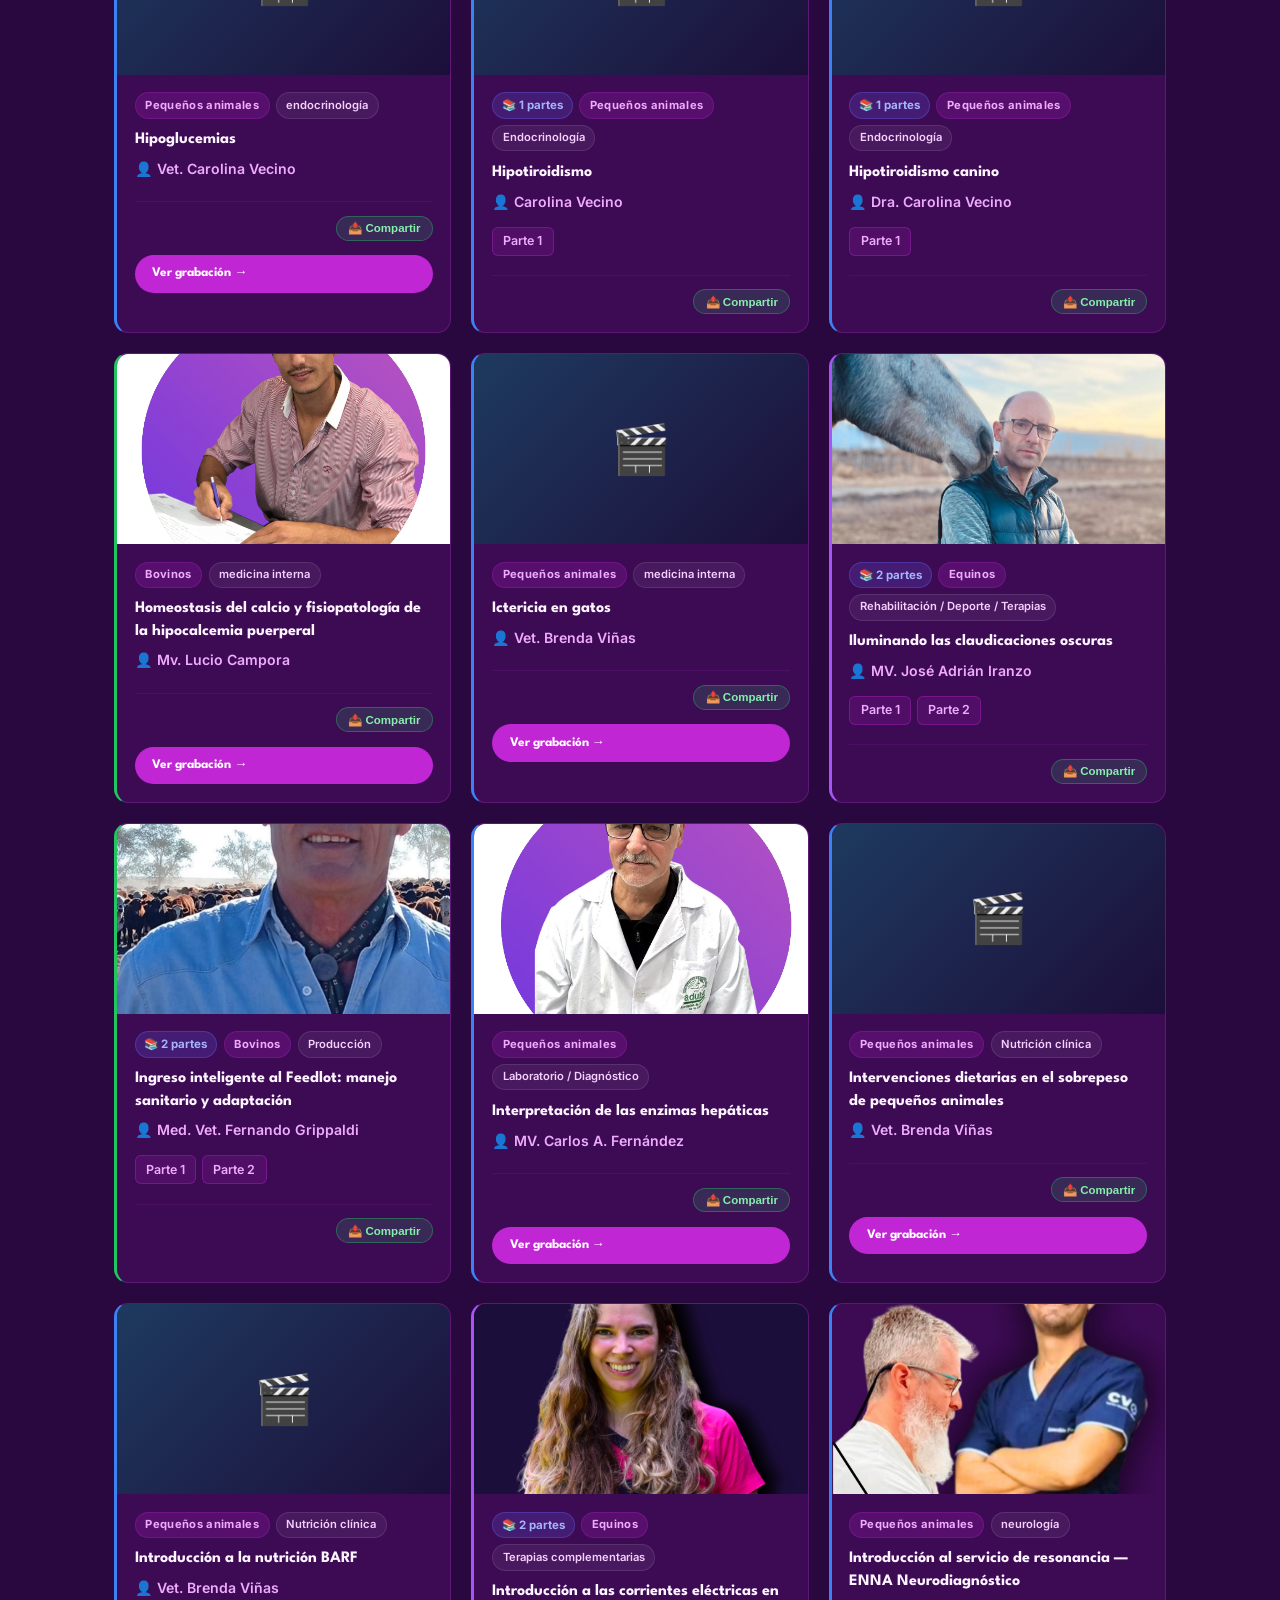
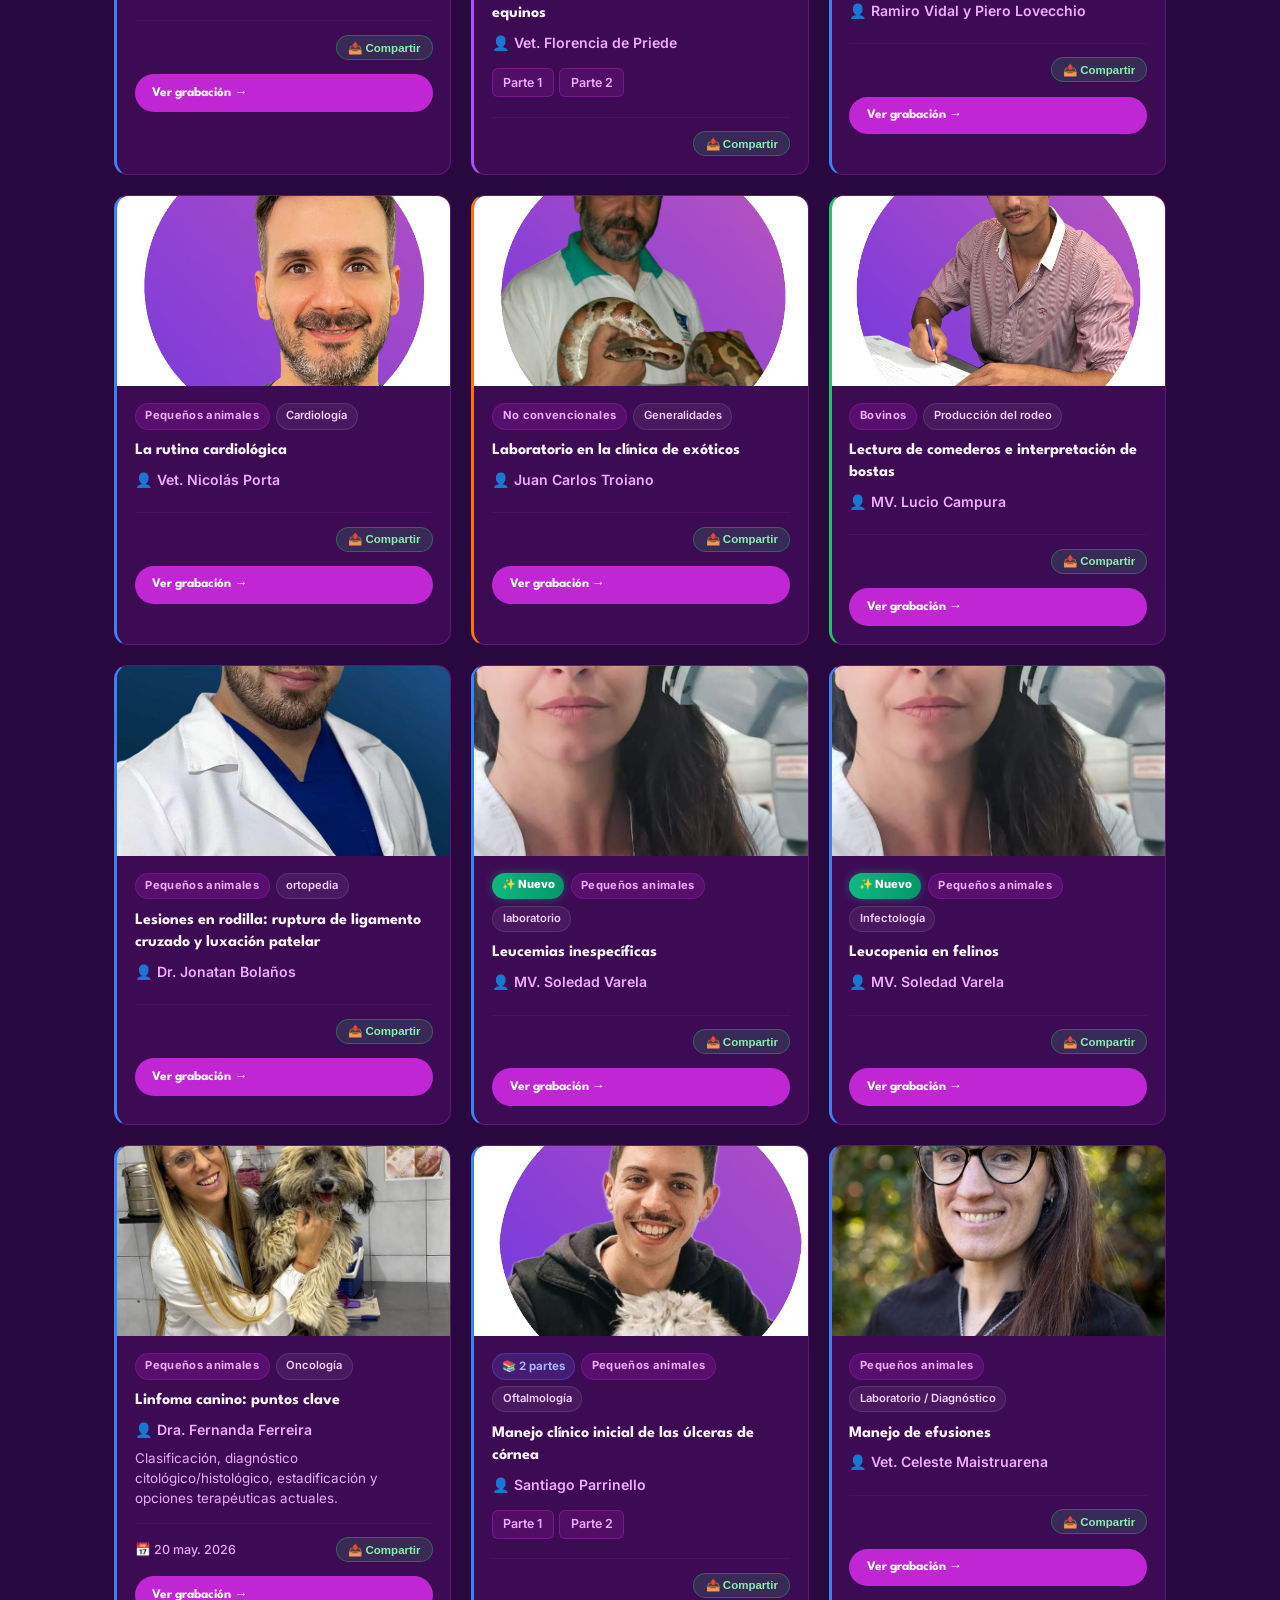
==== commit bb95ca60: "Corregir charlas de oftalmología de Parrinello Renombrar "Importancia clínica de la irrigación e ine" ====
--- a/index.html
+++ b/index.html
@@ -8,9 +8,23 @@
   <link rel="preconnect" href="https://fonts.googleapis.com" />
   <link rel="preconnect" href="https://fonts.gstatic.com" crossorigin />
   <link href="https://fonts.googleapis.com/css2?family=League+Spartan:wght@400;500;600;700;800;900&family=Inter:wght@400;500;600;700&display=swap" rel="stylesheet" />
-  <link rel="icon" type="image/png" href="img/logo-canal.png" />
-  <link rel="apple-touch-icon" href="img/logo-canal.png" />
-  <link rel="stylesheet" href="style.css?v=28" />
+  <link rel="icon" type="image/png" href="img/logo-canal-icon.png" />
+  <link rel="apple-touch-icon" href="img/logo-canal-icon.png" />
+  <link rel="manifest" href="manifest.json" />
+  <meta name="theme-color" content="#29083f" />
+  <meta name="apple-mobile-web-app-capable" content="yes" />
+  <meta name="apple-mobile-web-app-title" content="Canal Vet" />
+
+  <!-- Google tag (gtag.js) -->
+  <script async src="https://www.googletagmanager.com/gtag/js?id=G-CSRMTDG40X"></script>
+  <script>
+    window.dataLayer = window.dataLayer || [];
+    function gtag(){dataLayer.push(arguments);}
+    gtag('js', new Date());
+    gtag('config', 'G-CSRMTDG40X');
+  </script>
+
+  <link rel="stylesheet" href="style.css?v=29" />
 </head>
 <body>
 
@@ -208,9 +222,9 @@
   </div>
 </div>
 
-<script src="data.js?v=28"></script>
-<script src="script.js?v=28"></script>
-<script src="analytics.js?v=28"></script>
+<script src="data.js?v=31"></script>
+<script src="script.js?v=29"></script>
+<script src="analytics.js?v=29"></script>
 <script>document.getElementById("year").textContent = new Date().getFullYear();</script>
 </body>
 </html>
